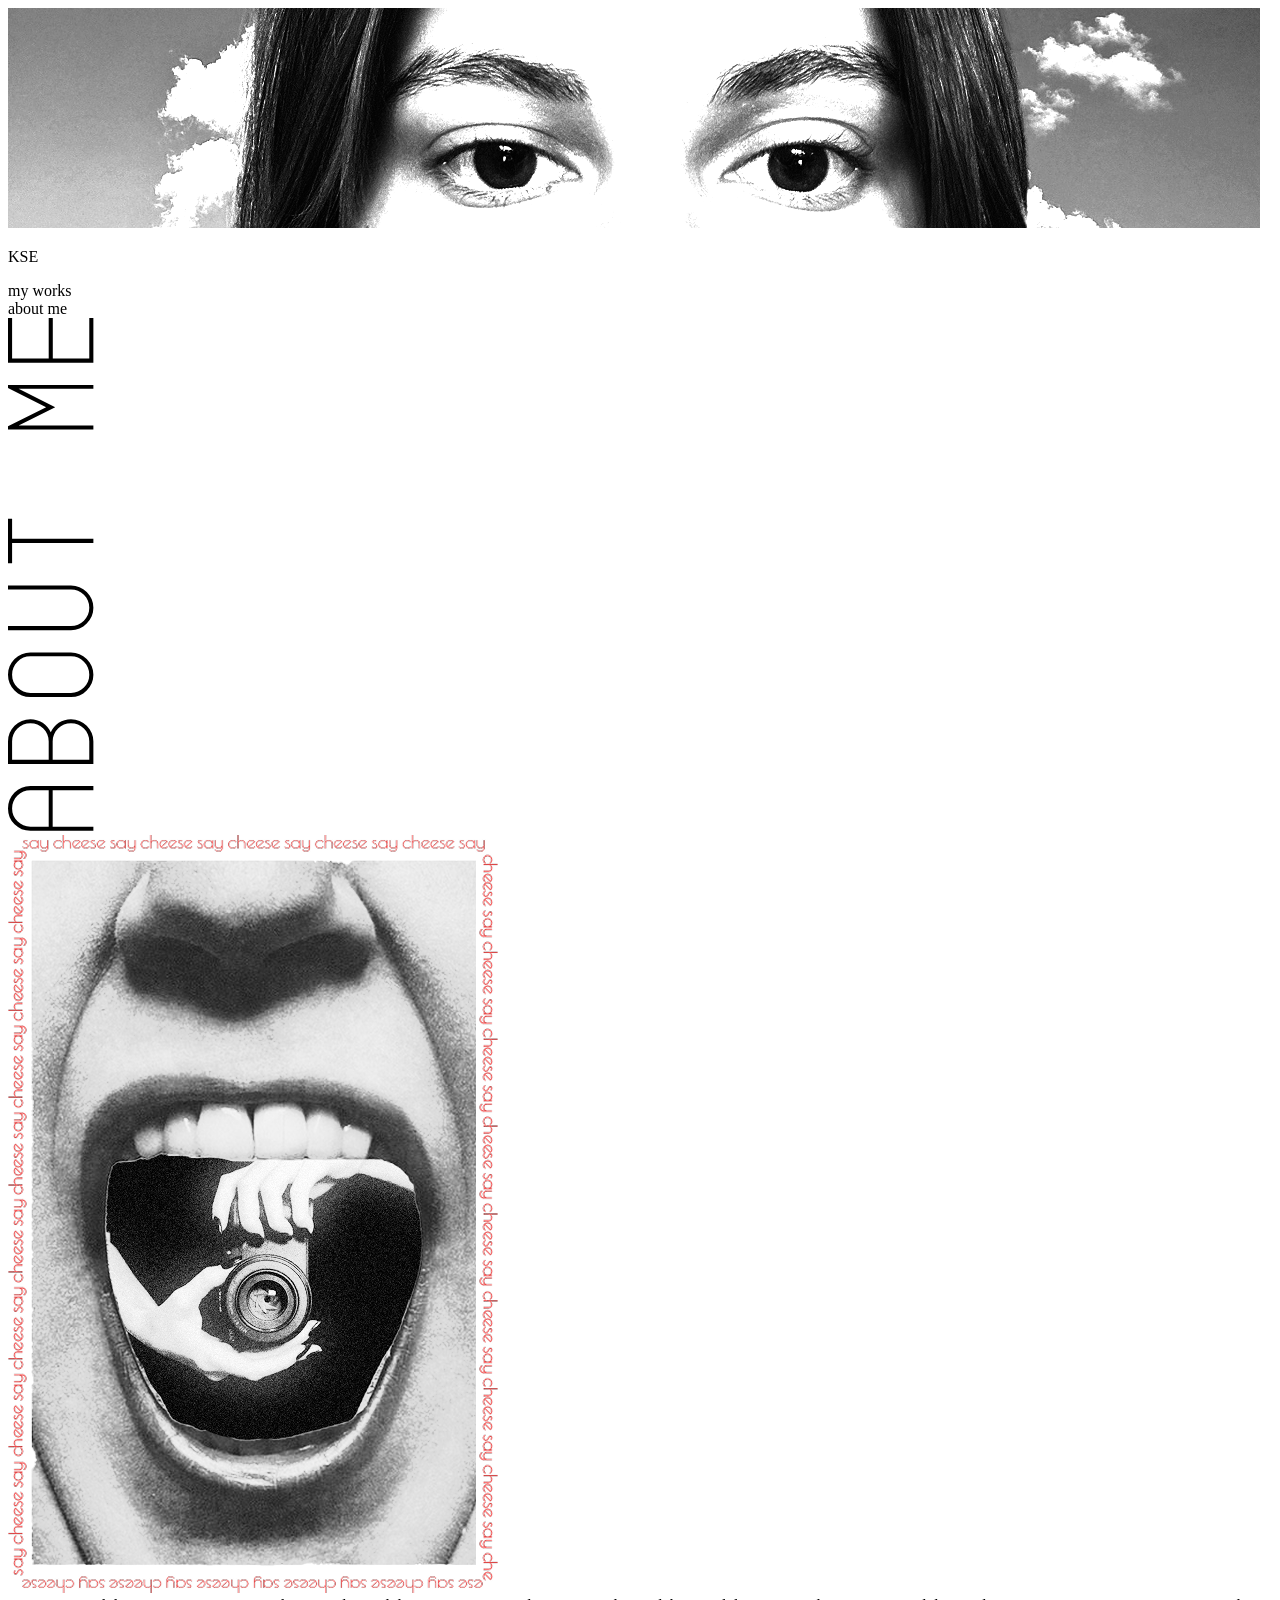
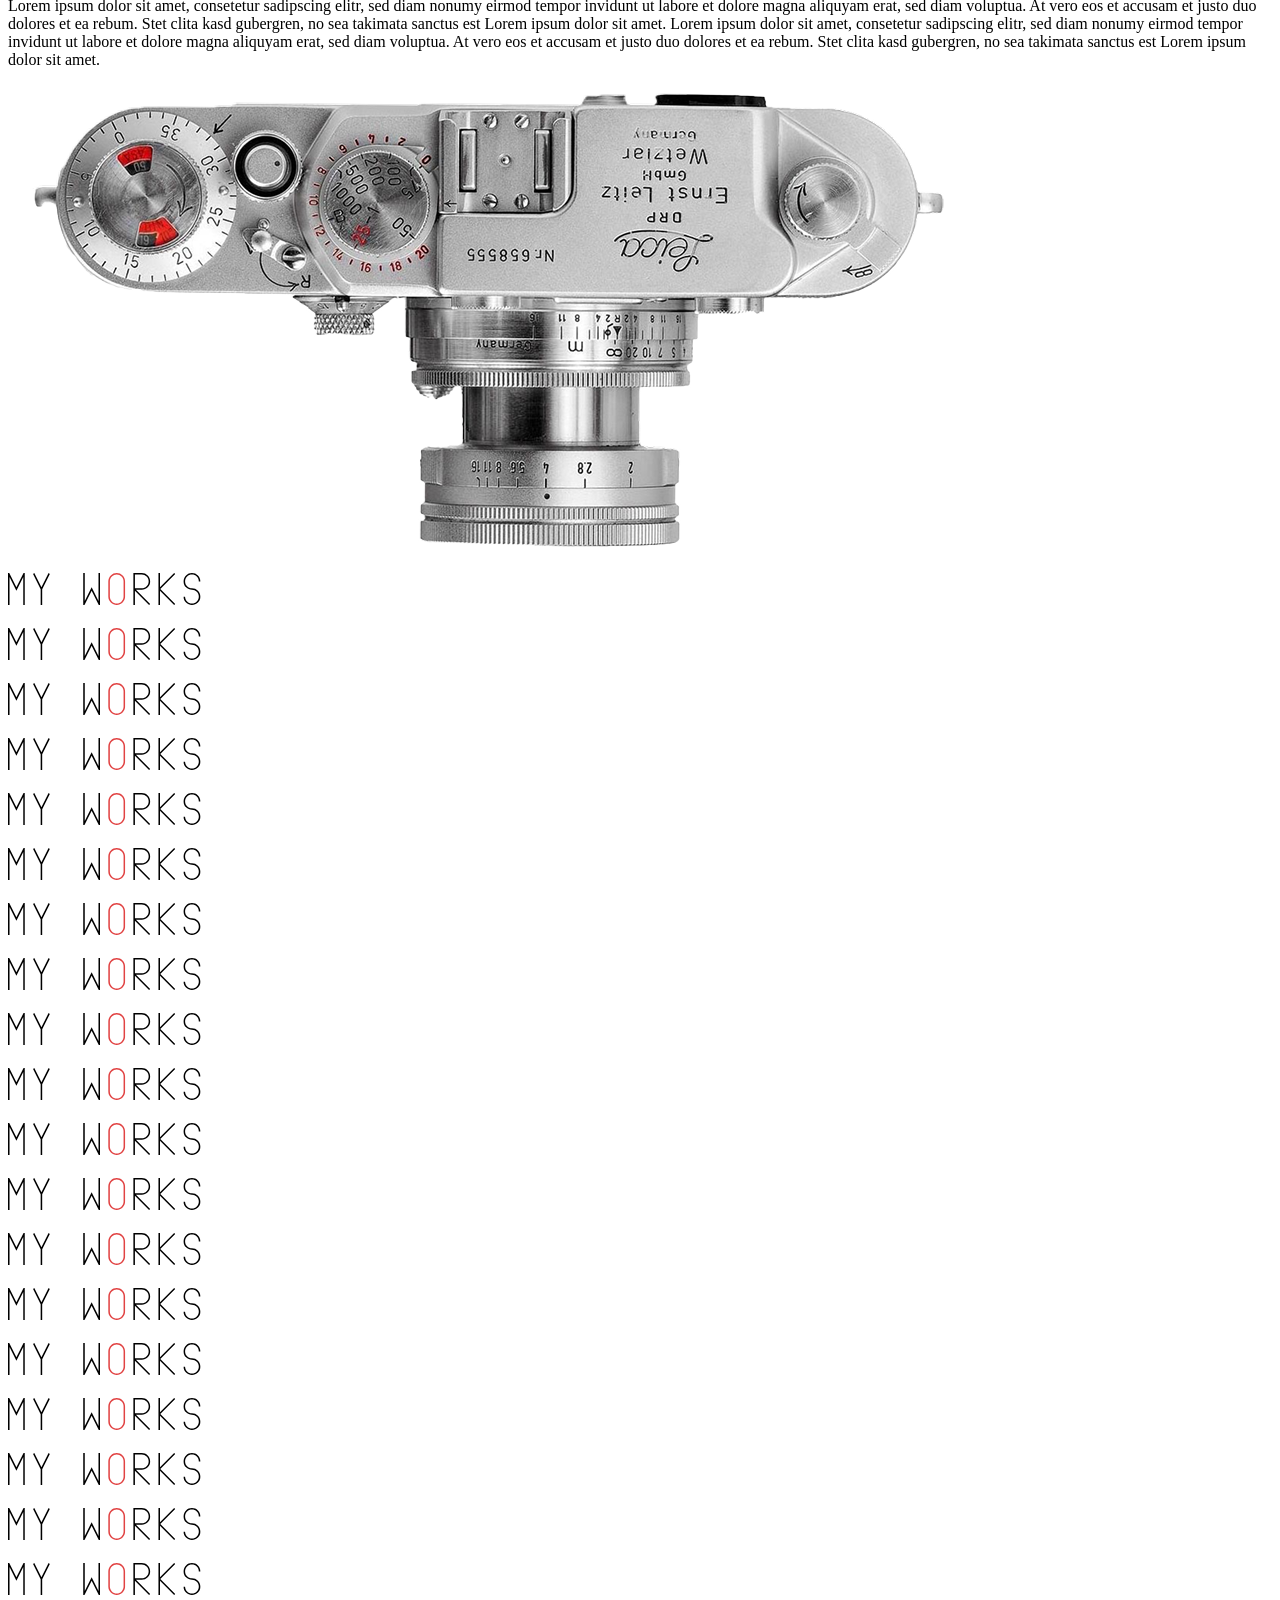
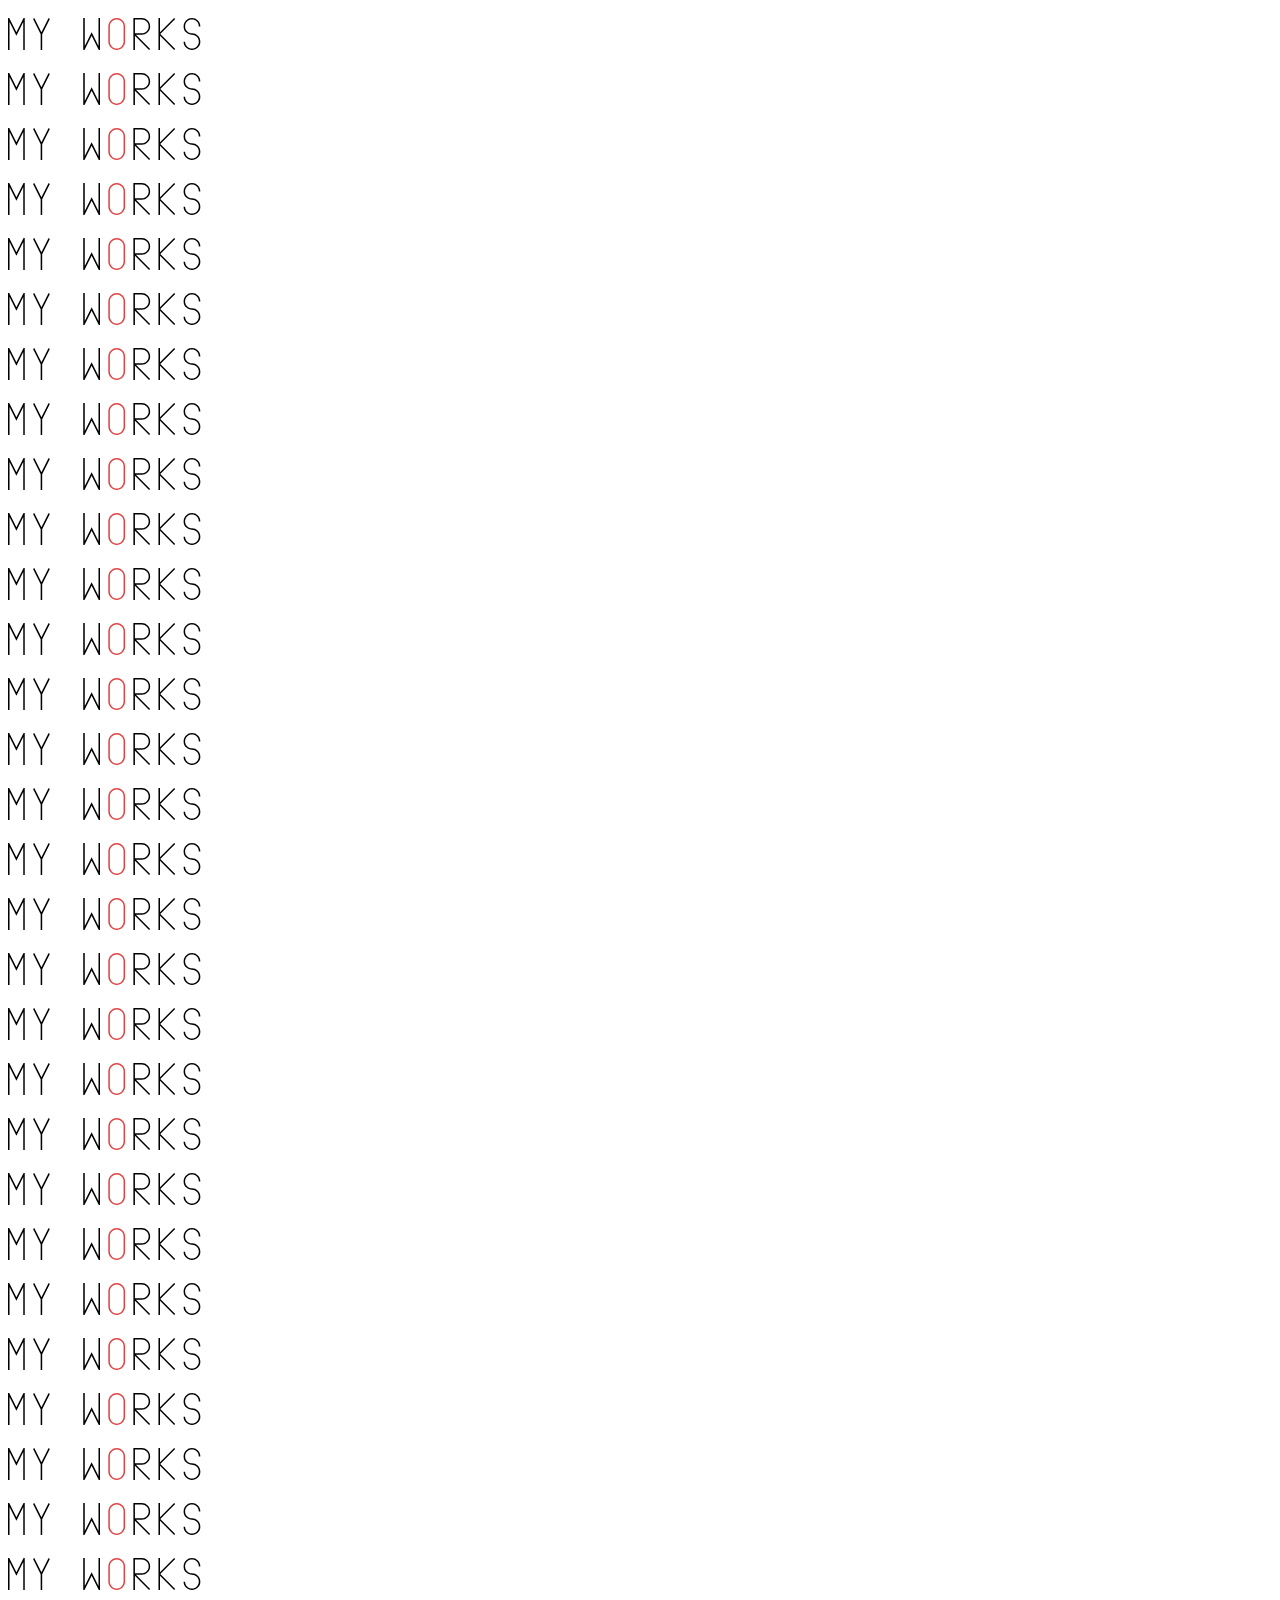
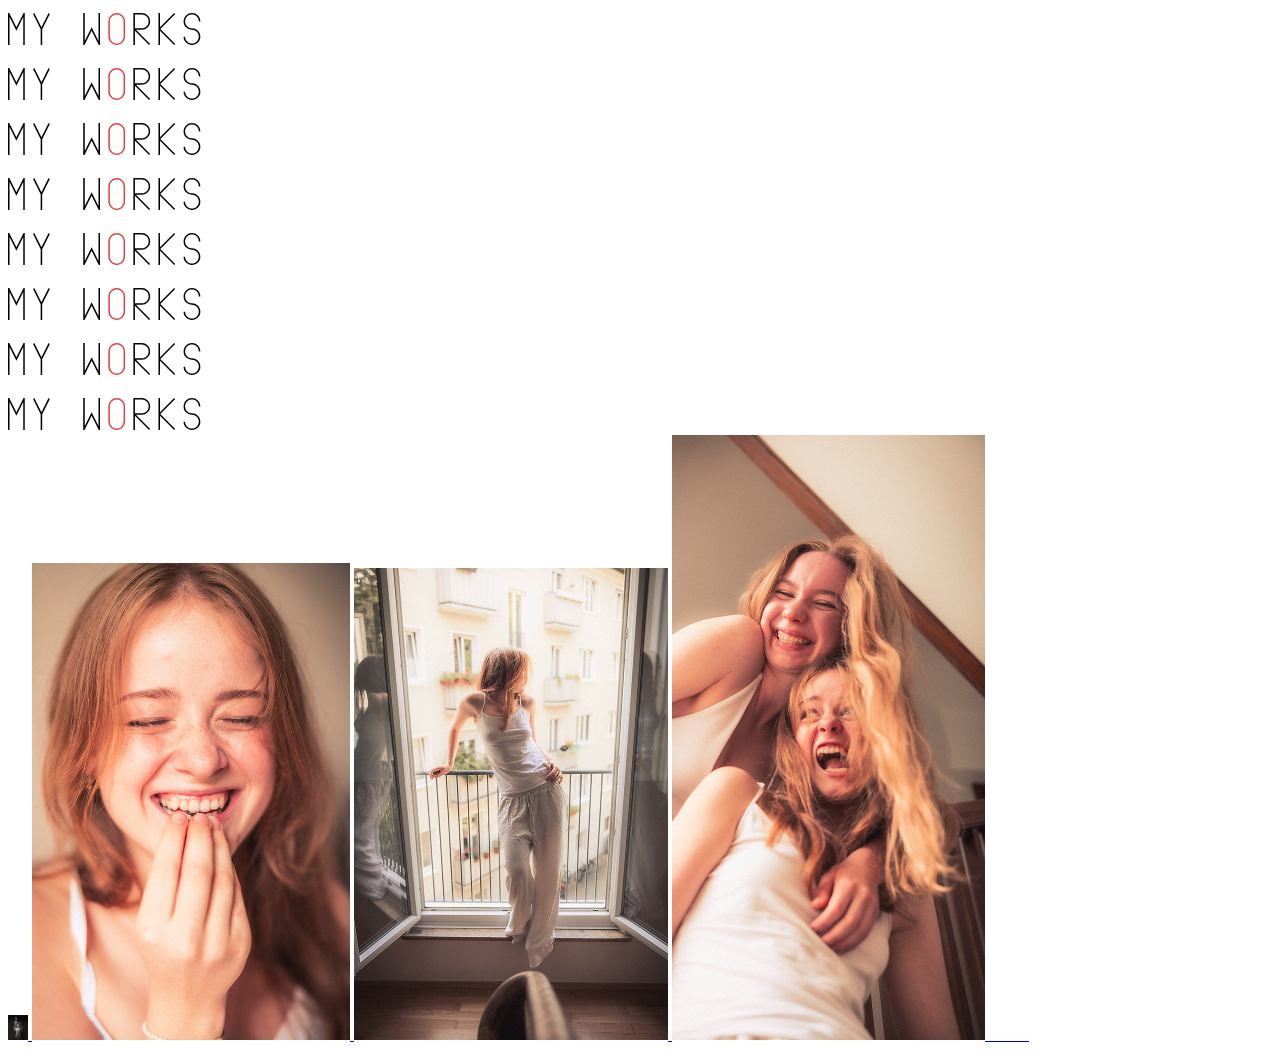
==== index.html @ b079c741 "5" ====
<!DOCTYPE html>
<html lang="en">
<head>
    <meta charset="UTF-8">
    <meta name="viewport" content="width=device-width, initial-scale=1.0">
    <title>Document</title>
    <link rel="stylesheet" href="./style.css">
</head>
<body>
   <div>
    <img src="./images/faceup.png" alt="faceup">
    <p id="logoKSE">KSE</p>
    <div id="upcontacts">
        <div>my works</div>
        <div>about me</div>
    </div>
    <div>
        <div>
            <img src="./svg/about me.svg" alt="aboutme">
        </div>
        <div>
            <img src="./images/aboutme.png" alt="aboutmeme">
        </div>
        <div>Lorem ipsum dolor sit amet, consetetur sadipscing elitr, sed diam nonumy eirmod tempor invidunt ut labore et dolore magna aliquyam erat, sed diam voluptua. At vero eos et accusam et justo duo dolores et ea rebum. Stet clita kasd gubergren, no sea takimata sanctus est Lorem ipsum dolor sit amet. Lorem ipsum dolor sit amet, consetetur sadipscing elitr, sed diam nonumy eirmod tempor invidunt ut labore et dolore magna aliquyam erat, sed diam voluptua. At vero eos et accusam et justo duo dolores et ea rebum. Stet clita kasd gubergren, no sea takimata sanctus est Lorem ipsum dolor sit amet.</textarea></div>
        <div>
            <img src="./images/photoap.png" alt="photoap">
        </div>
    </div>
    <div>
        <img src="./svg/muworks.svg" alt="myworks">
        <a href="https://www.instagram.com/kseniatro/" class="myworkspics">
            <div class="myworkspics">
                <img id="fabrika" src="./images/fabrika.jpg" alt="fabrika">
                <img id="mariiulibaetsa" src="./images/mariiulibaetsa.jpg" alt="mariiulibaetsa">
                <img id="mariibalcon" src="./images/mariibalcon.jpg" alt="mariibalcon">
                <img id="nastimarii" src="./images/nastimarii.jpg" alt="nastimarii">
                <img id="" src="" alt="">
                <img id="" src="" alt="">
                <img id="" src="" alt="">
                <img id="" src="" alt="">
                <img id="" src="" alt="">
                <img id="" src="" alt="">
                <img id="" src="" alt="">
                <img id="" src="" alt="">
                <img id="" src="" alt="">
                <img id="" src="" alt="">
                <img id="" src="" alt="">
            </div>
        </a>

        
    </div>


   </div> 
</body>
</html>
---- style.css ----
/*.button{  #with . вызывается класс-->
    width: 10vw;
}

p{
    color:aqua;
    font-size: 5vw;
    background-color: rgb(229, 68, 68);
    position: relative;
  font-family: myfont;

}
#kitty{

width: 10vw;
opacity: 50%;
border: 2px solid rgb(164, 89, 89);

}

#container{
    display: flex;
    justify-content: right;
}

@font-face {
    font-family: myfont;
    src: url(./fonts/AWOMA.ttf);
}*/

#fabrika{
    width: 20px;
}
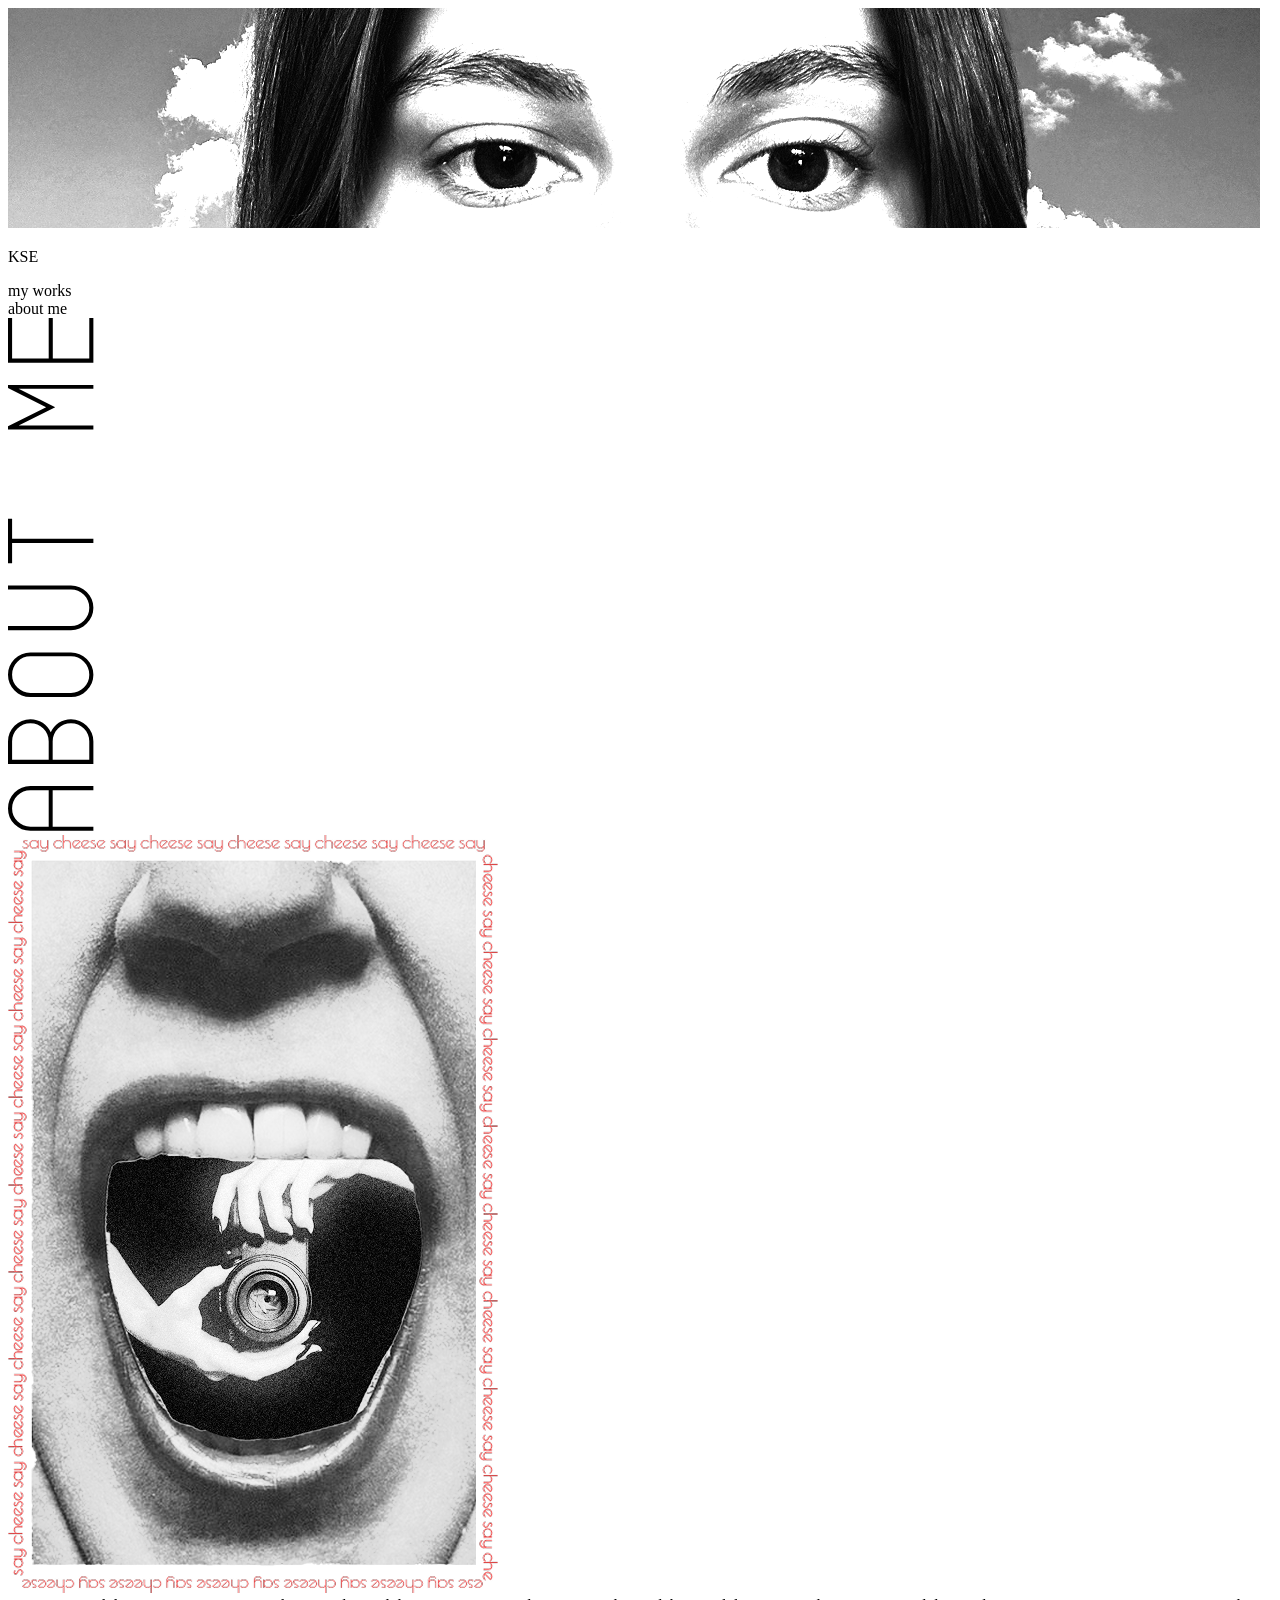
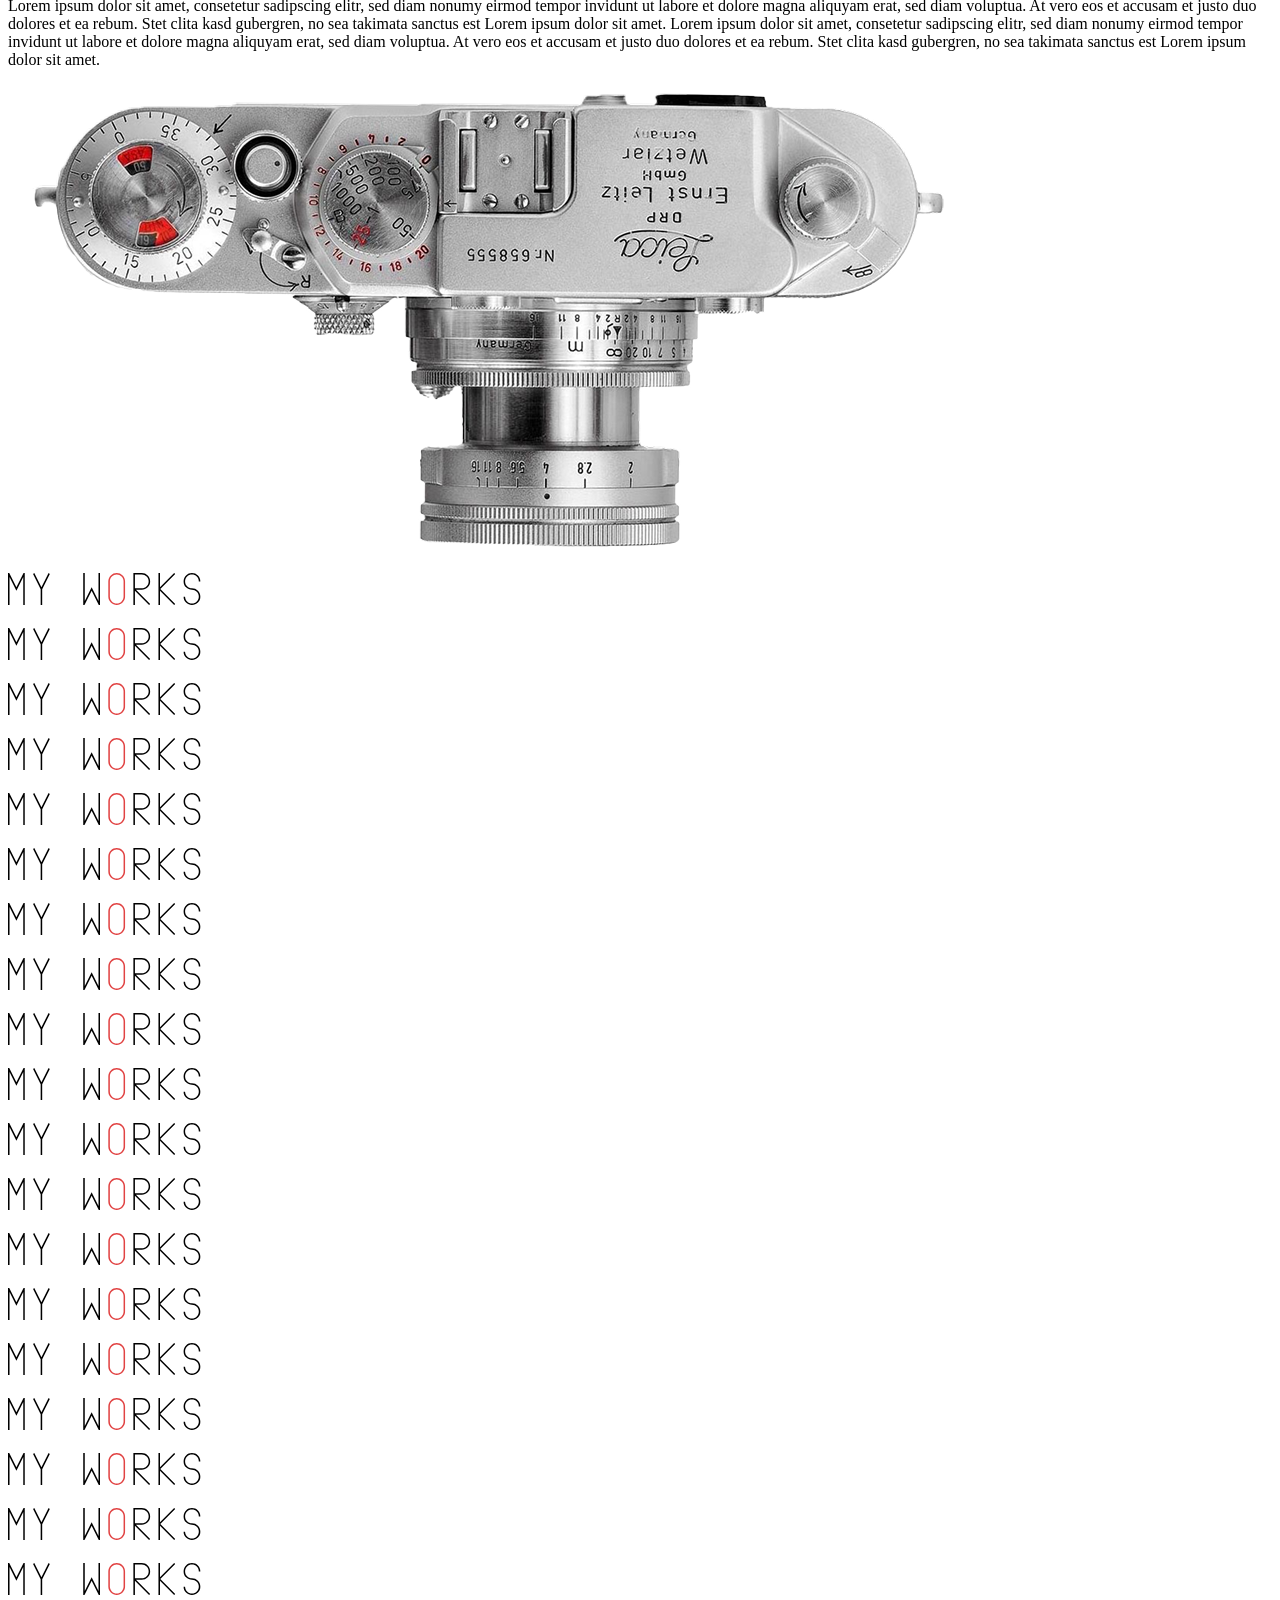
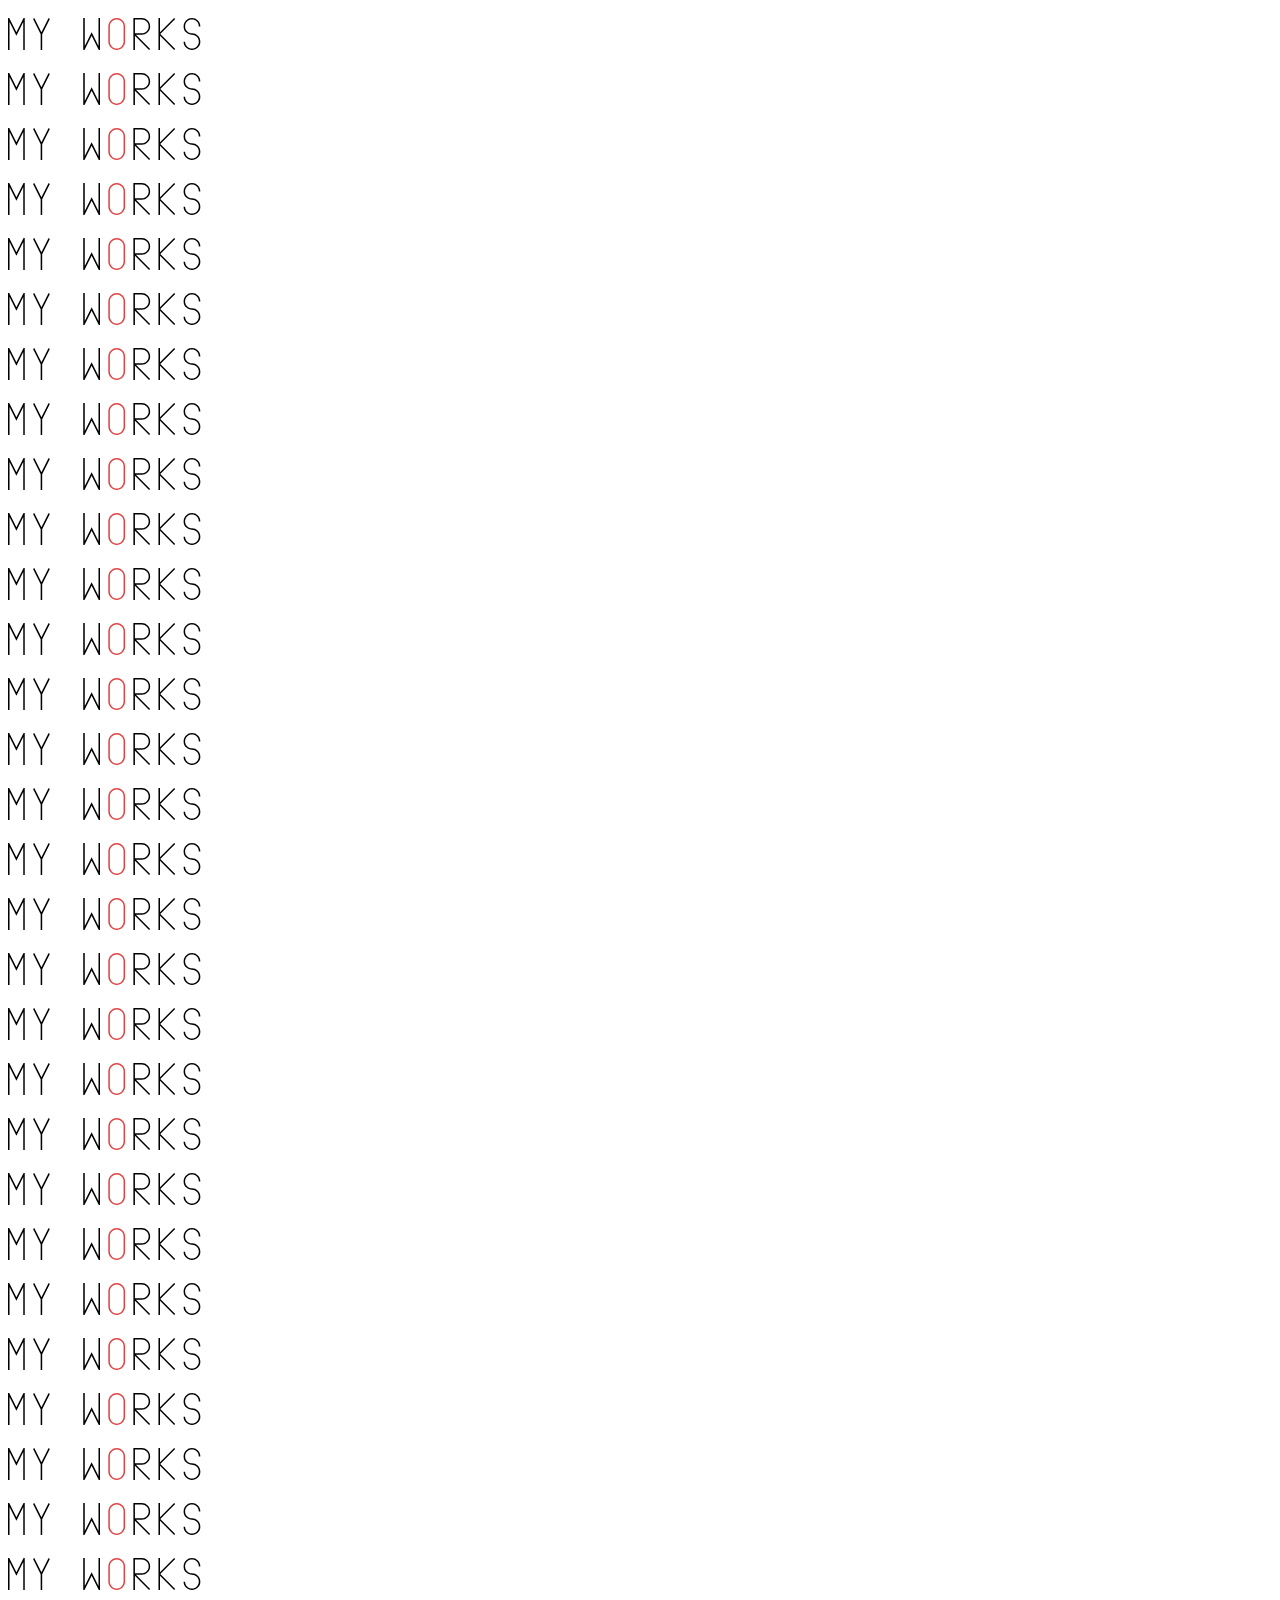
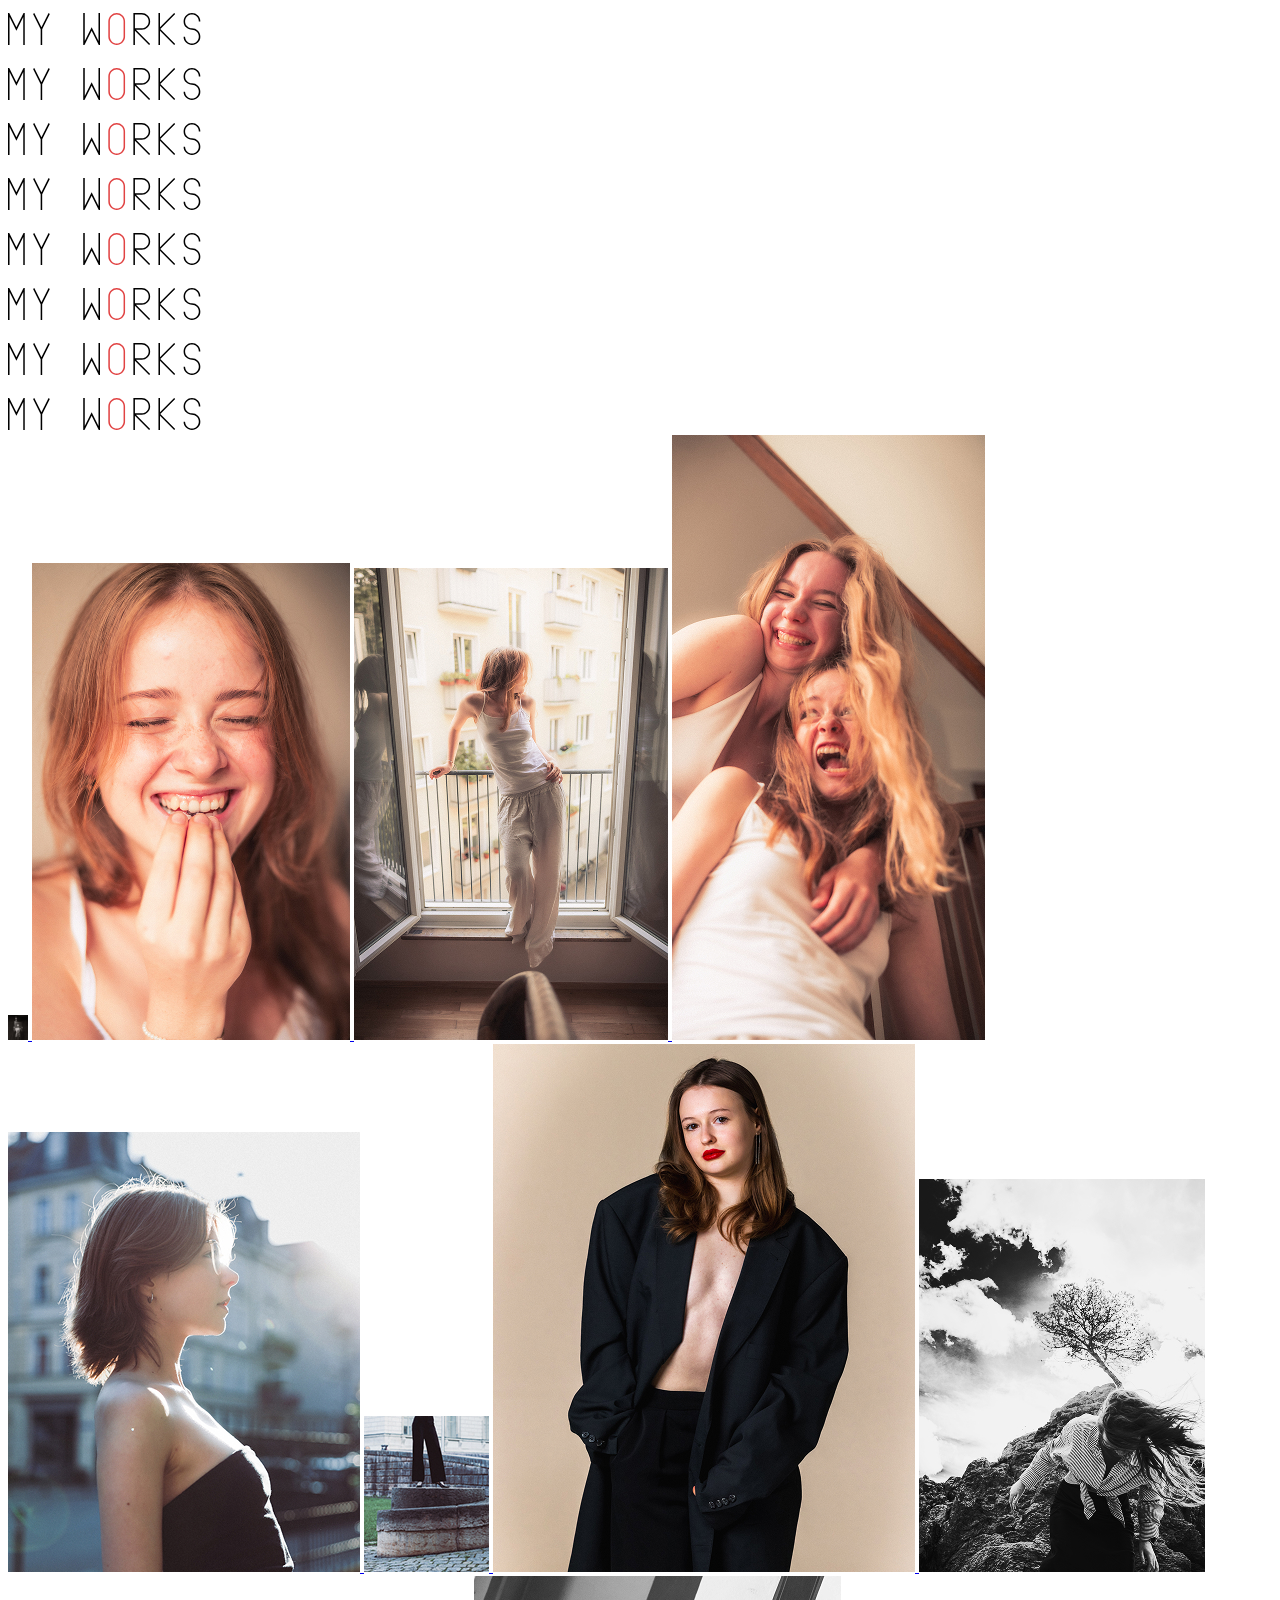
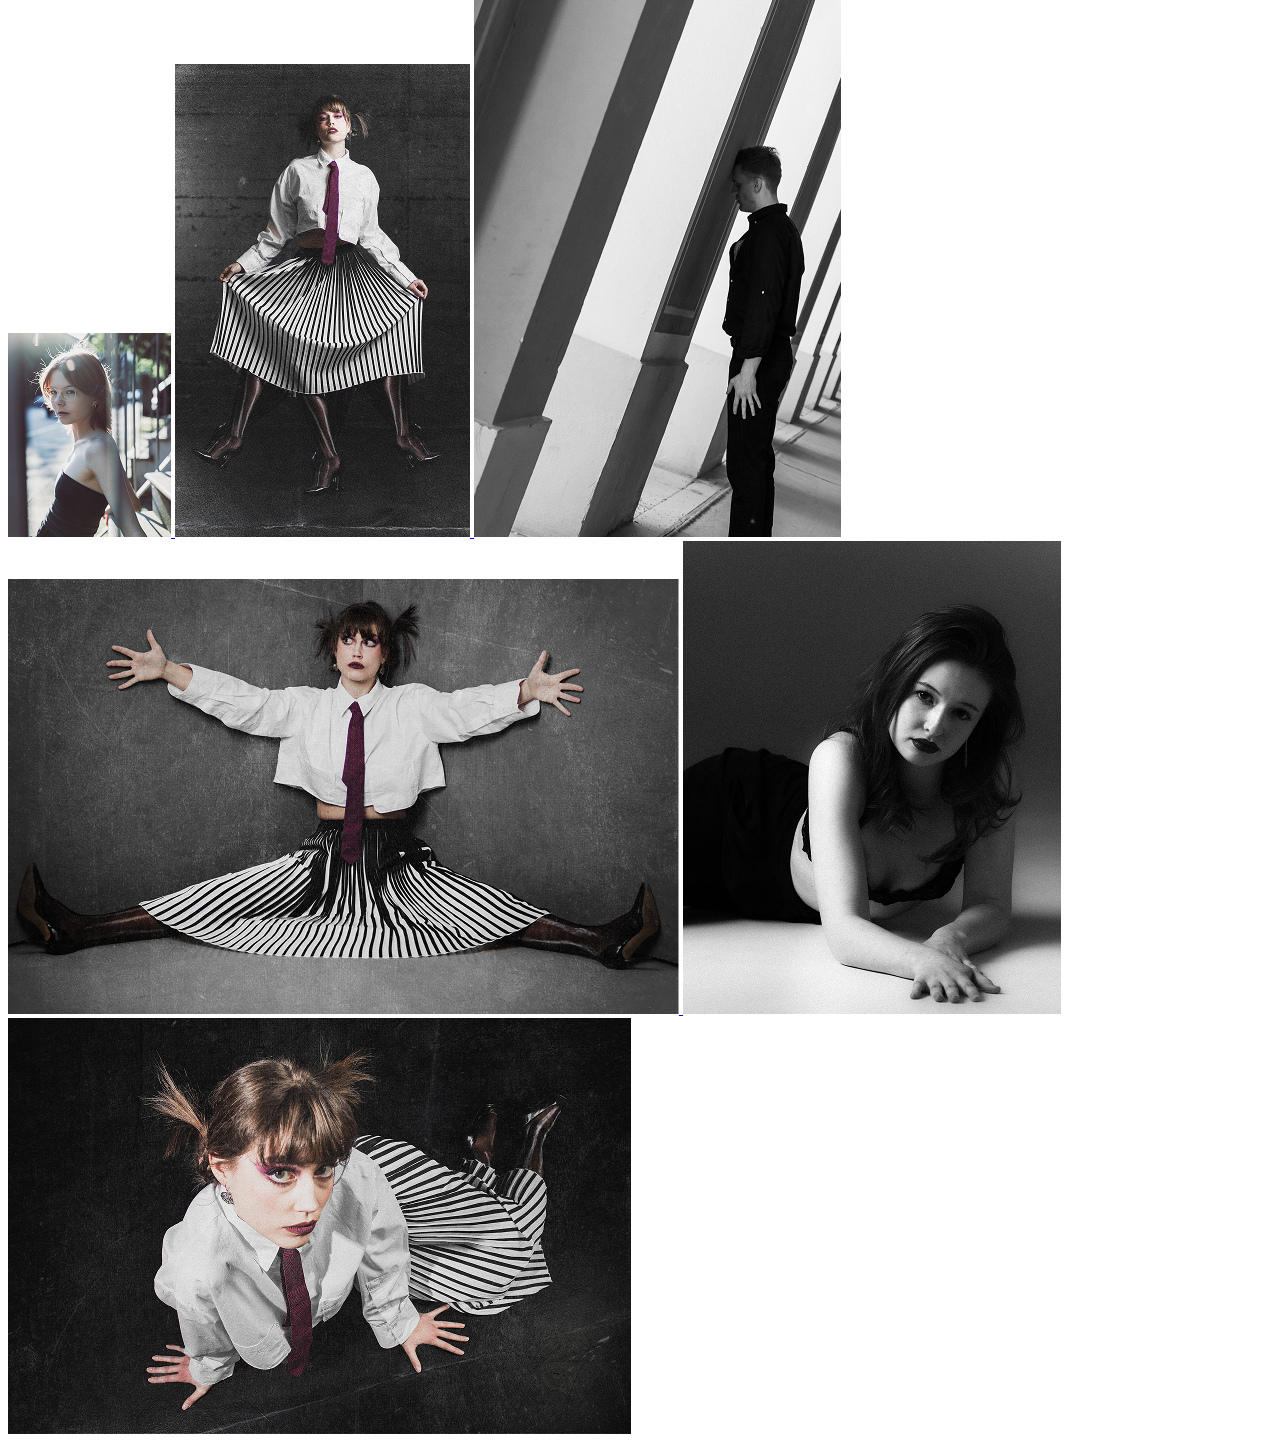
==== commit 9fc4dc78: "6" ====
--- a/index.html
+++ b/index.html
@@ -36,17 +36,16 @@
                 <img id="mariiulibaetsa" src="./images/mariiulibaetsa.jpg" alt="mariiulibaetsa">
                 <img id="mariibalcon" src="./images/mariibalcon.jpg" alt="mariibalcon">
                 <img id="nastimarii" src="./images/nastimarii.jpg" alt="nastimarii">
-                <img id="" src="" alt="">
-                <img id="" src="" alt="">
-                <img id="" src="" alt="">
-                <img id="" src="" alt="">
-                <img id="" src="" alt="">
-                <img id="" src="" alt="">
-                <img id="" src="" alt="">
-                <img id="" src="" alt="">
-                <img id="" src="" alt="">
-                <img id="" src="" alt="">
-                <img id="" src="" alt="">
+                <img id="sia1" src="./images/sia1.jpg" alt="sia1">
+                <img id="sialeg" src="./images/sialeg.jpg" alt="sialeg">
+                <img id="nasex" src="./images/nasex.jpg" alt="nasex">
+                <img id="wood" src="./images/wood.jpg" alt="wood">
+                <img id="siasun" src="./images/siasun.jpg" alt="siasun">
+                <img id="leggis" src="./images/leggis.jpg" alt="leggis">
+                <img id="franz" src="./images/franz.jpg" alt="franz">
+                <img id="dool" src="./images/dool.jpg" alt="dool">
+                <img id="sex" src="./images/sex.jpg" alt="sex">
+                <img id="dool2" src="./images/dool2.jpg" alt="dool2">
             </div>
         </a>
 
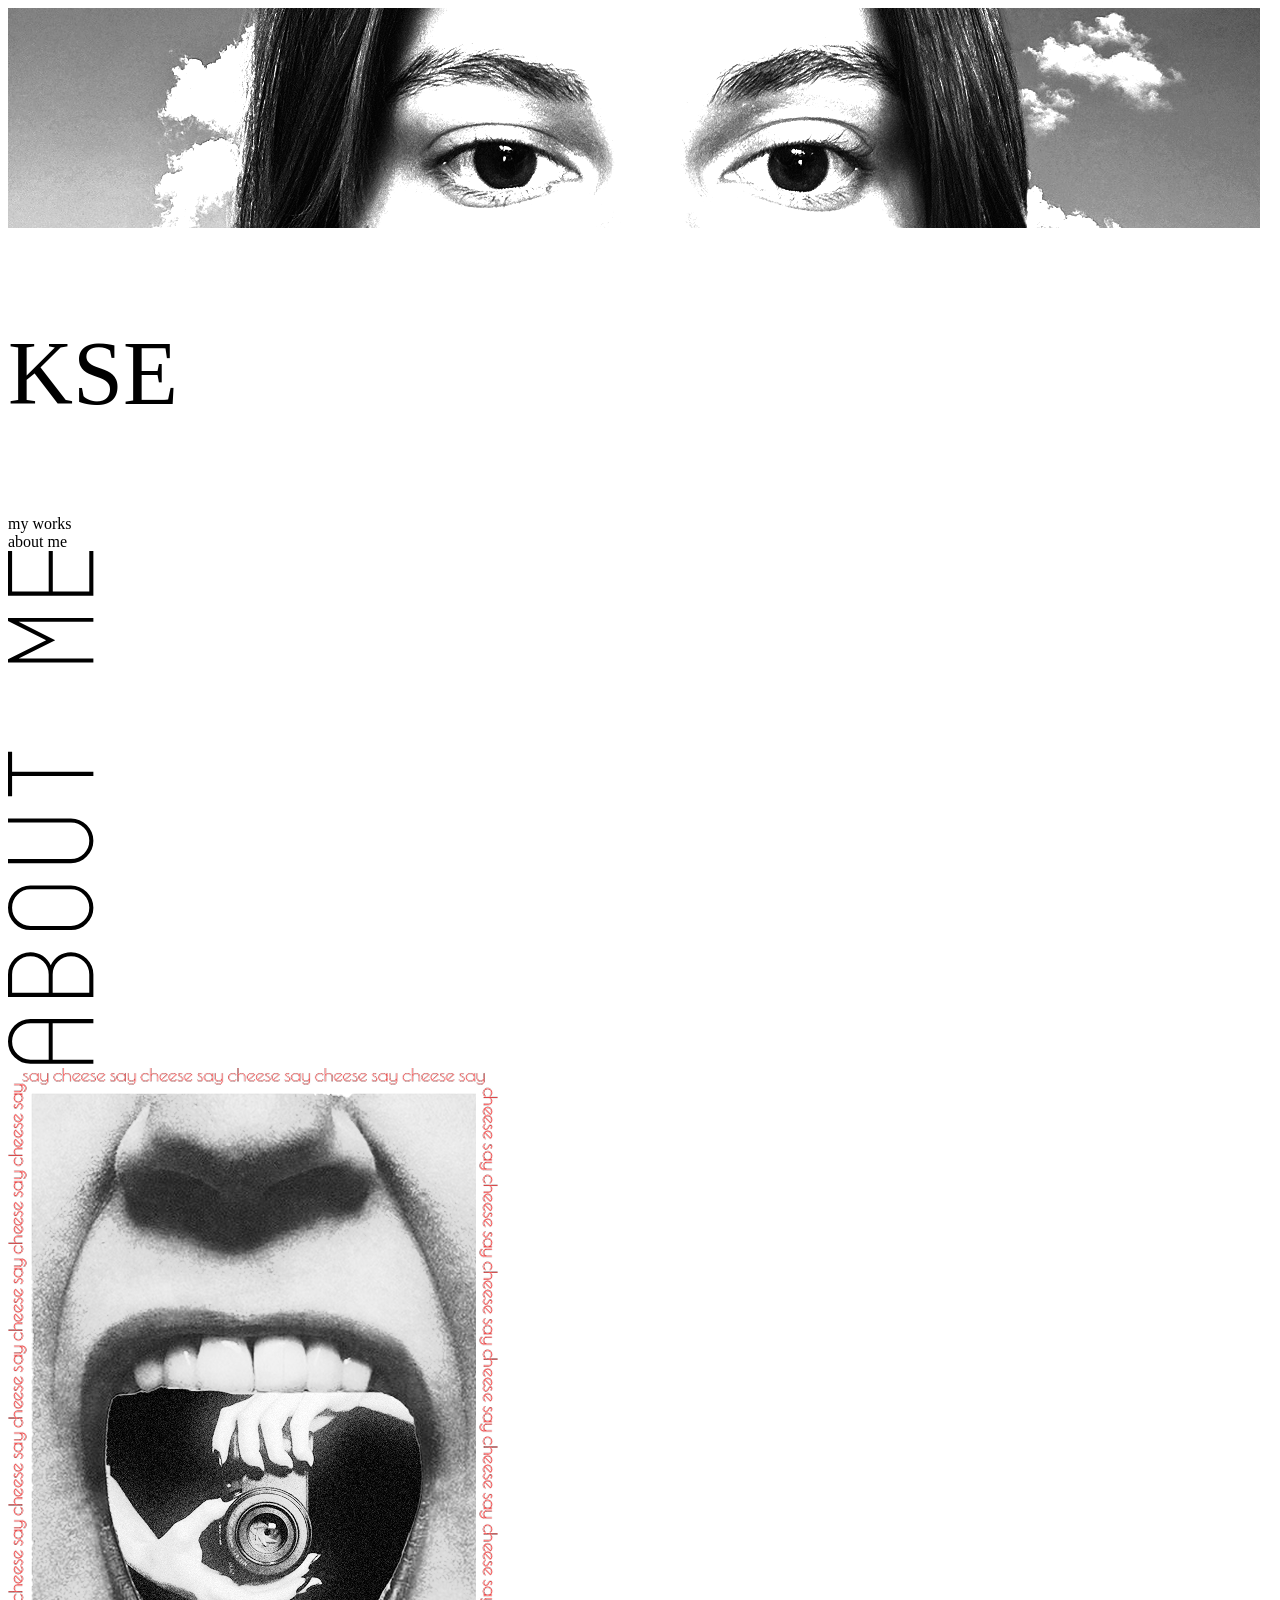
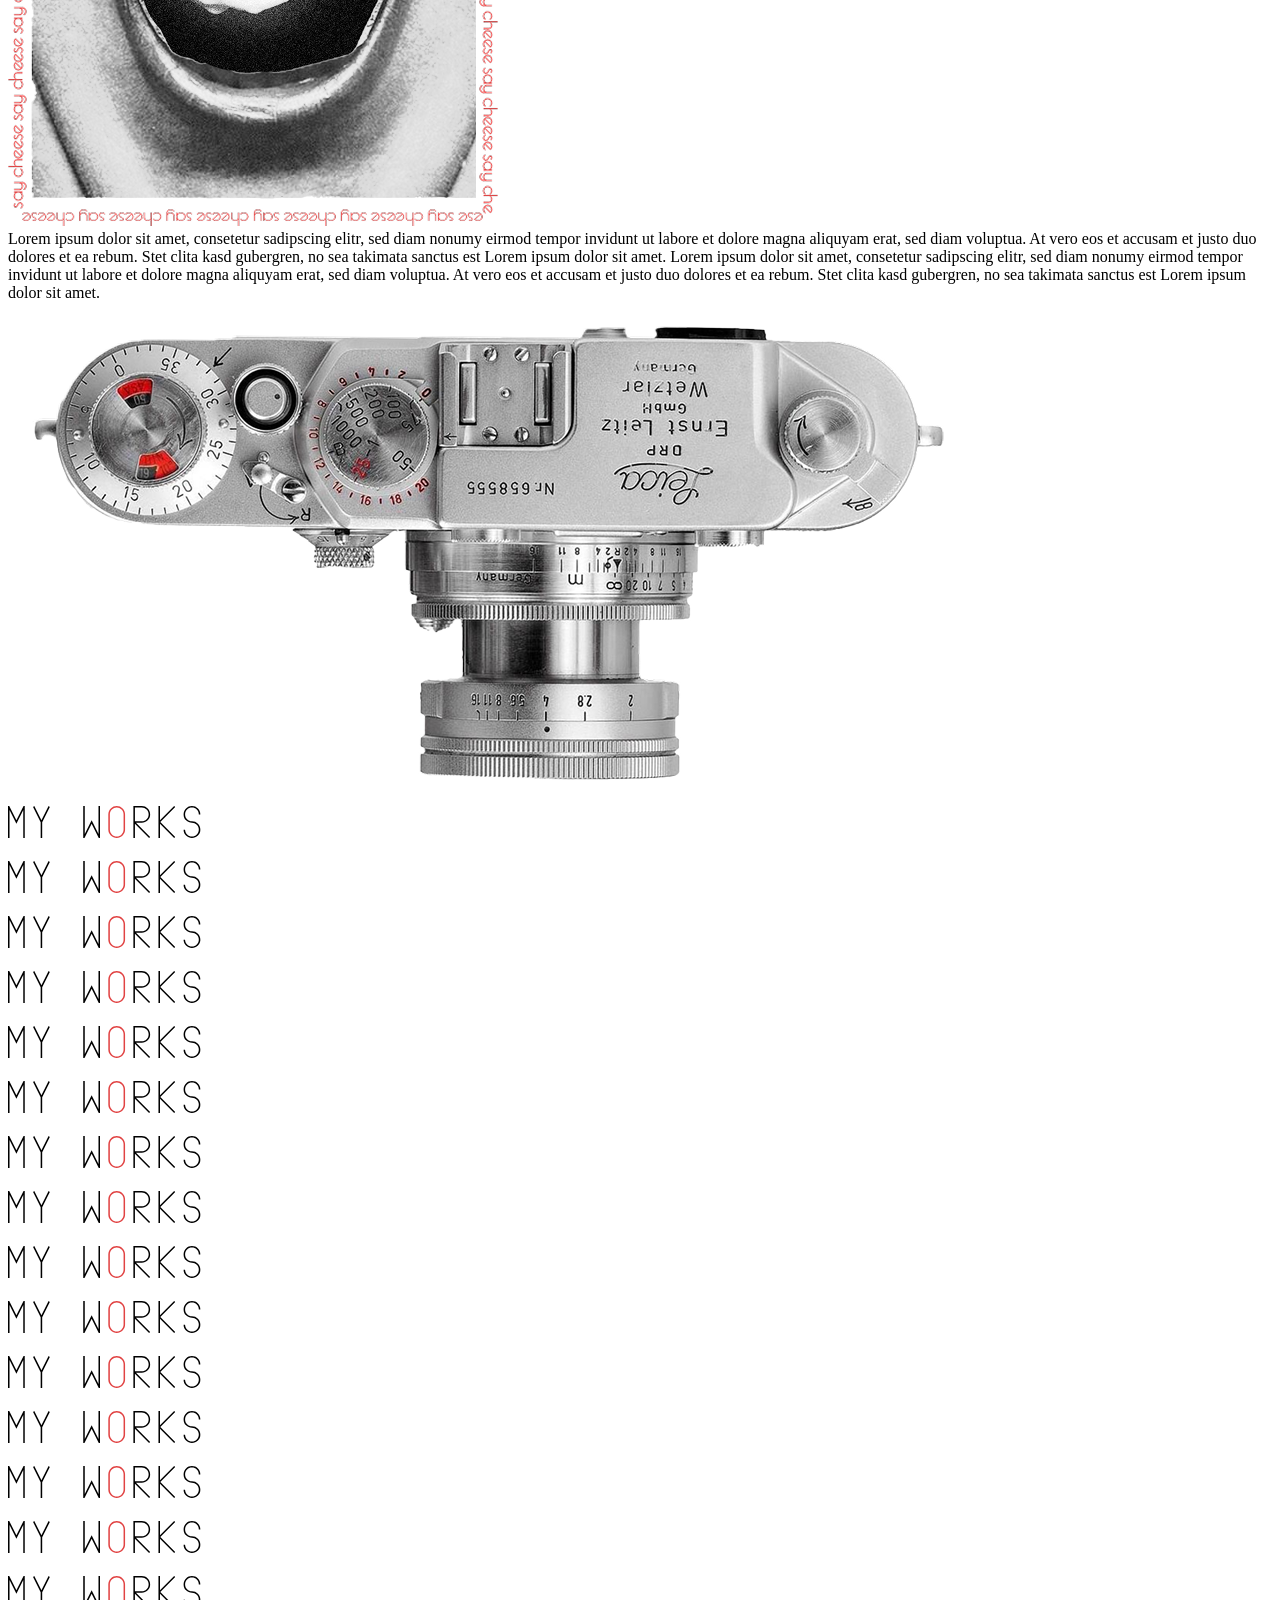
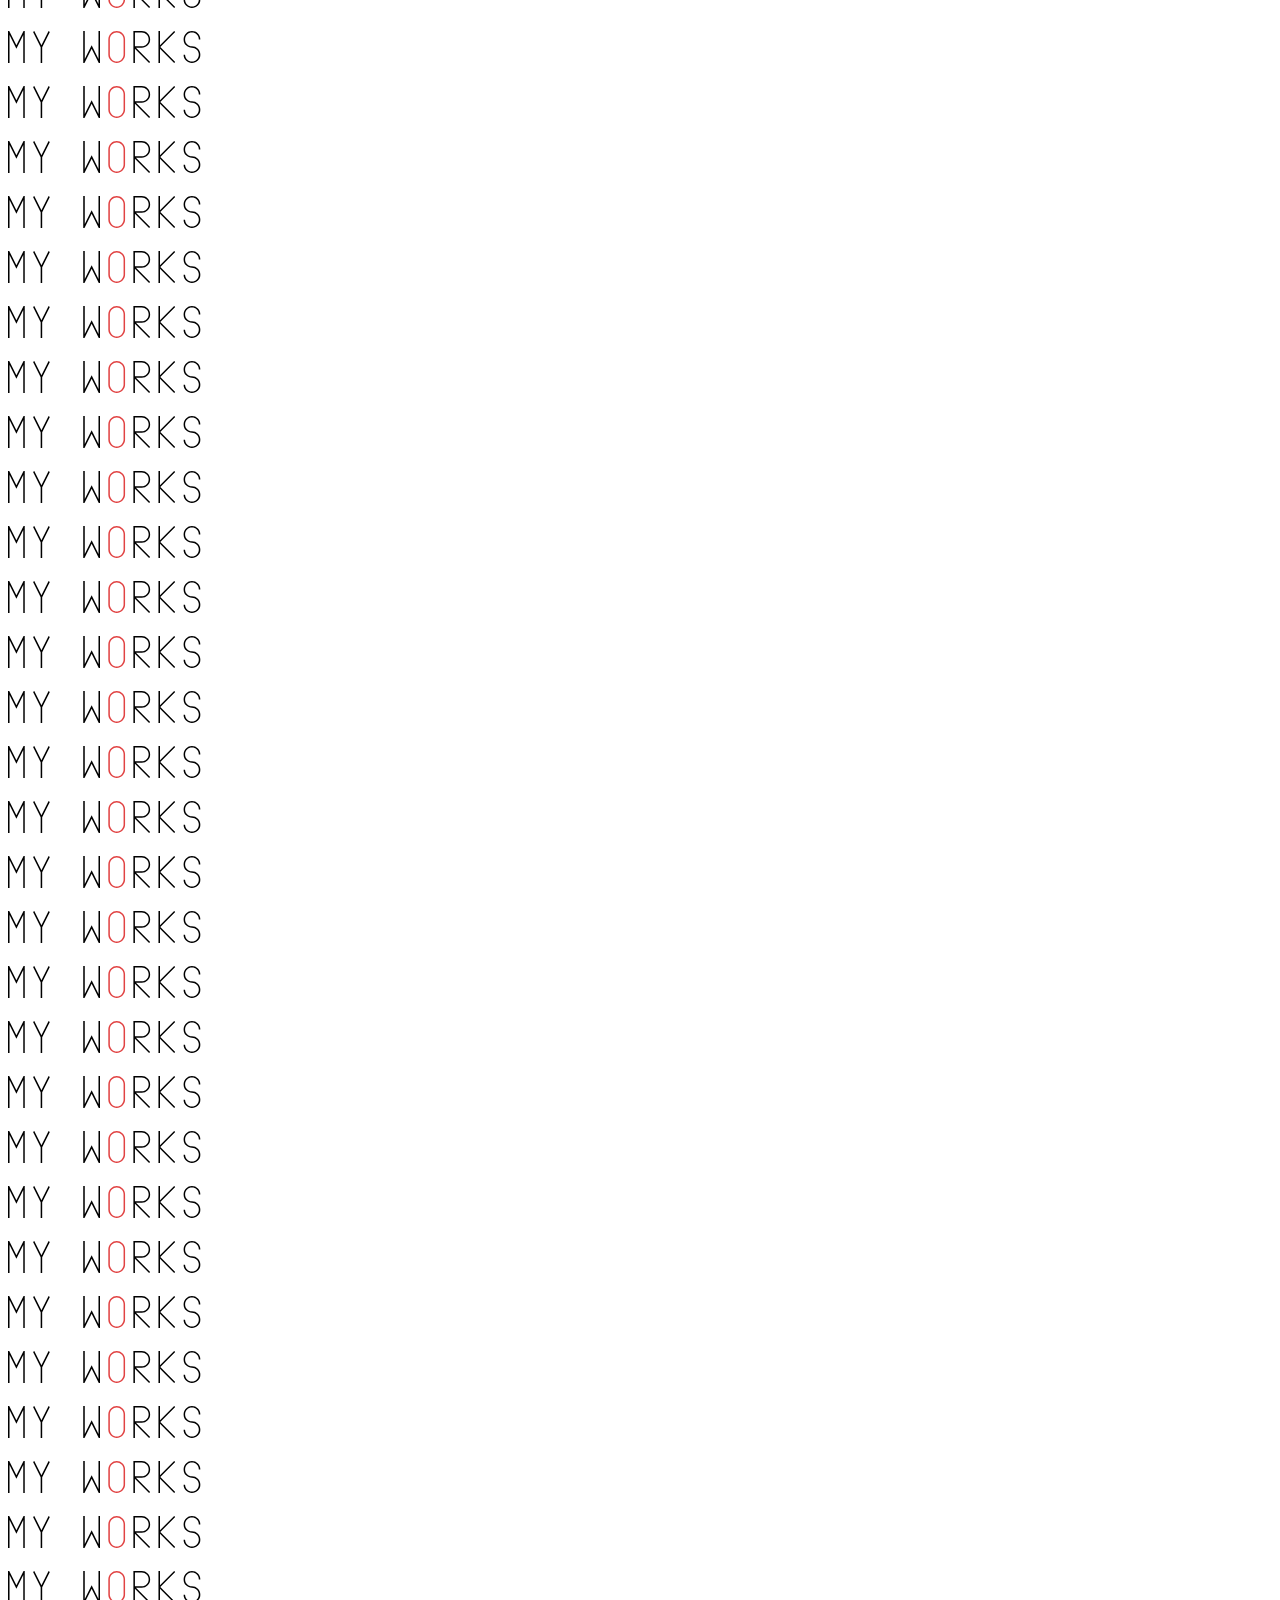
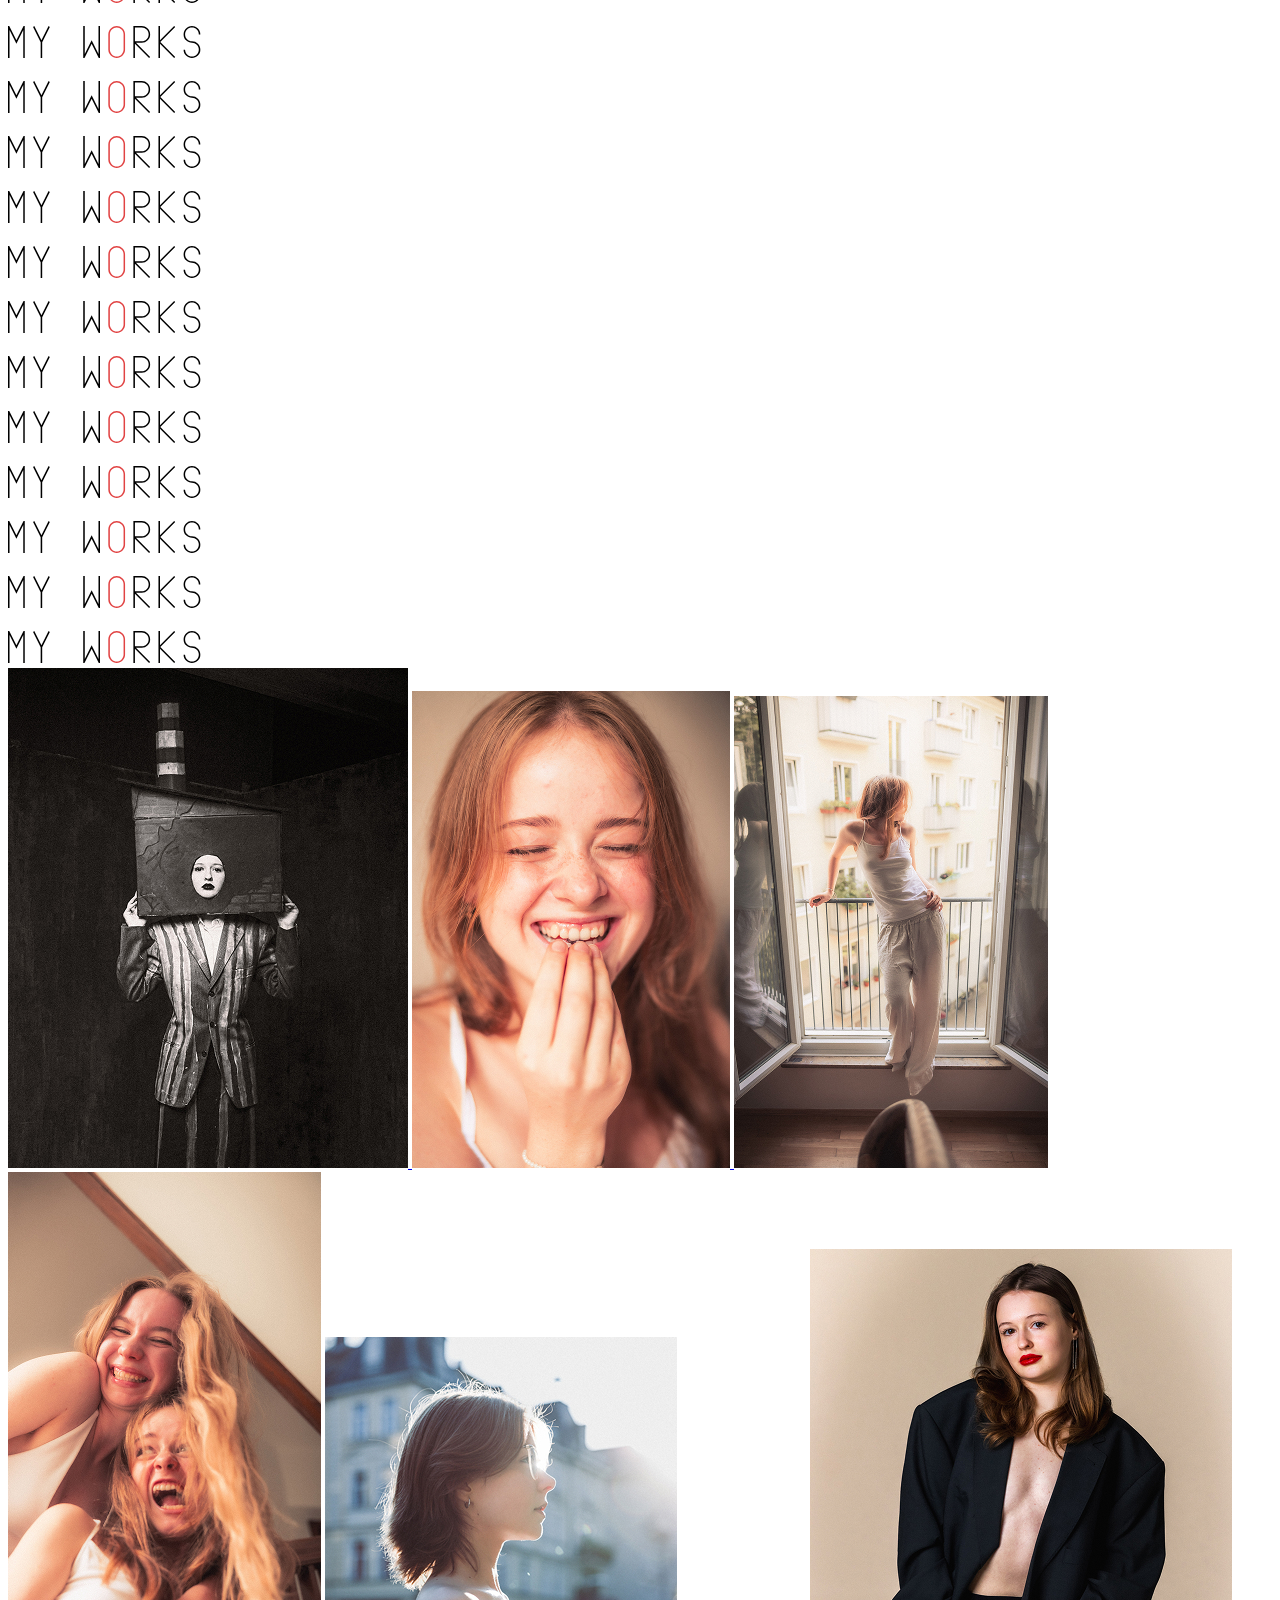
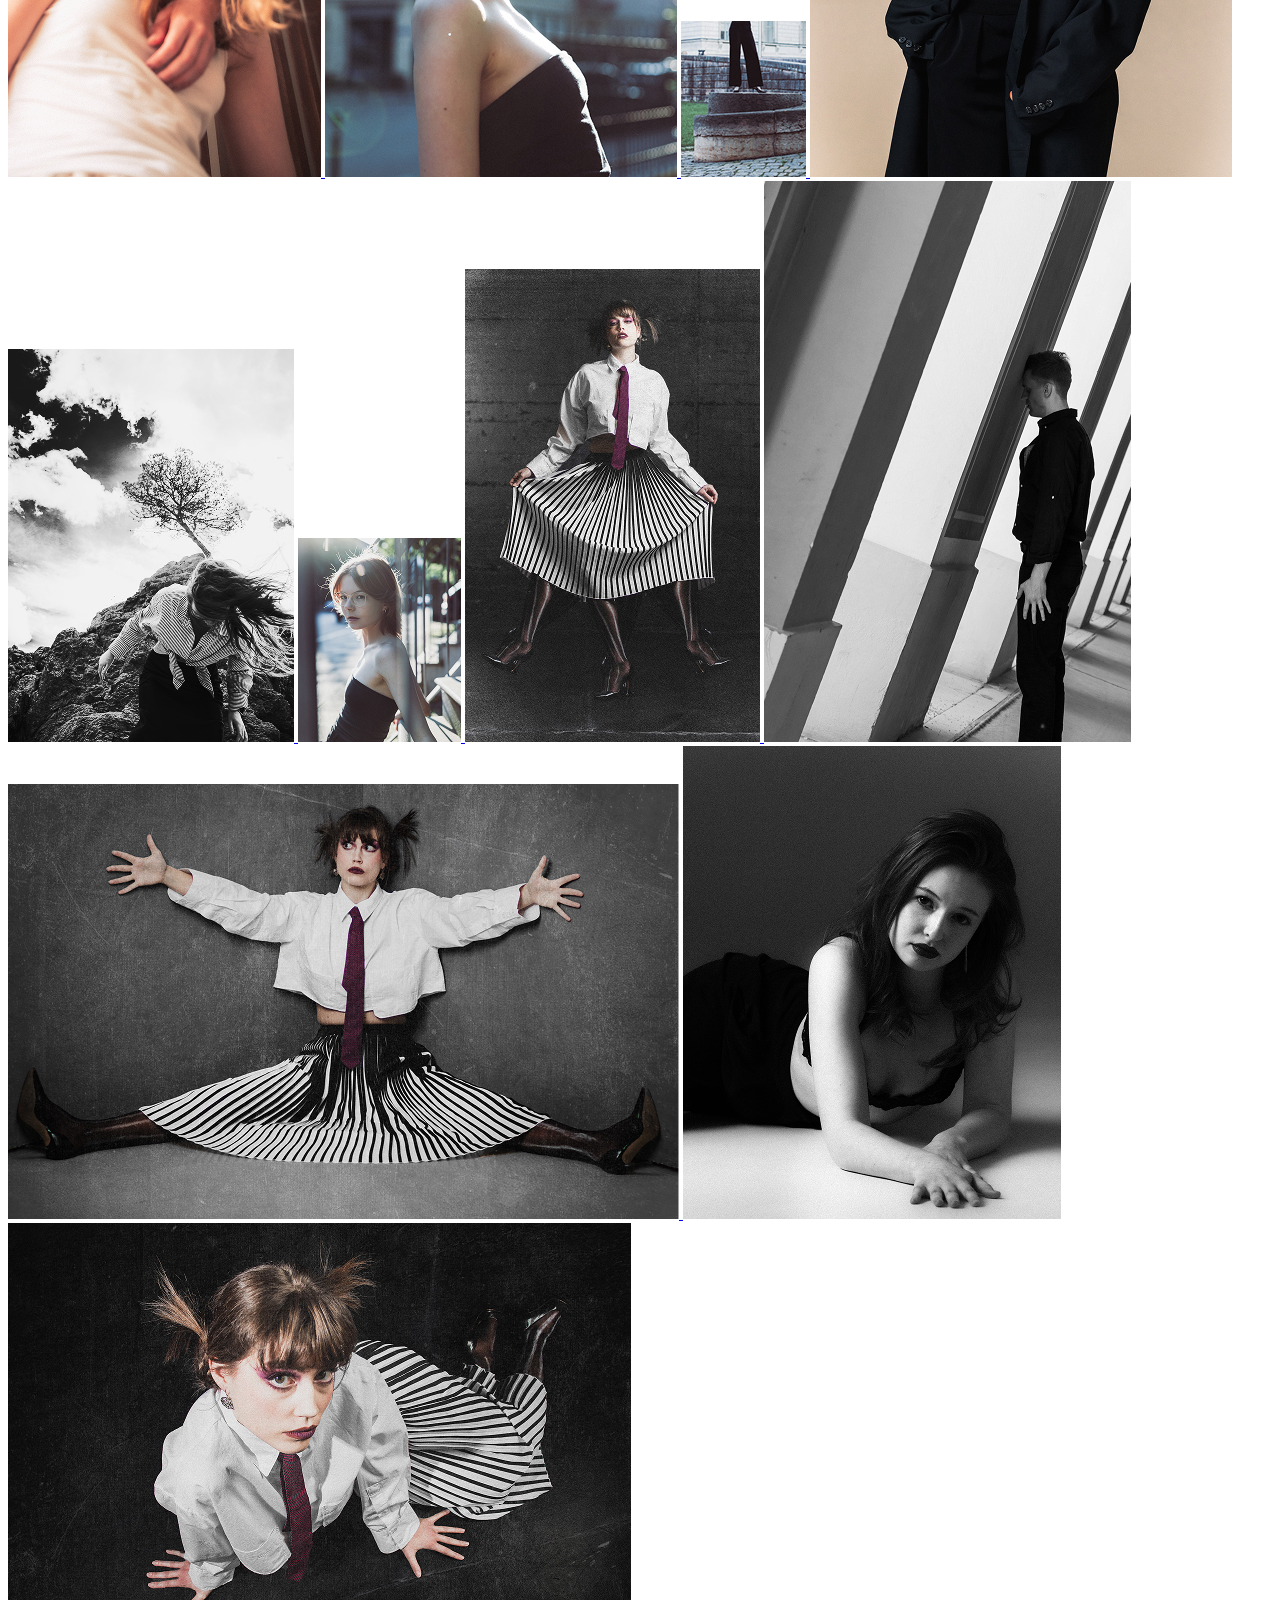
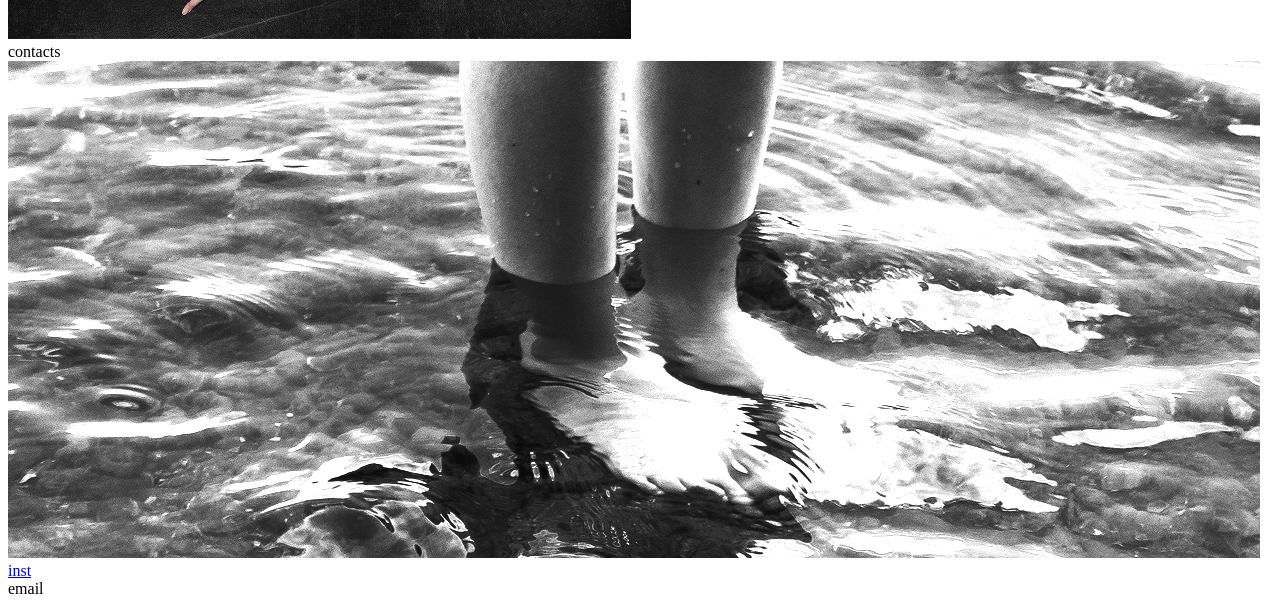
==== commit c7e8ee3e: "7" ====
--- a/index.html
+++ b/index.html
@@ -51,6 +51,14 @@
 
         
     </div>
+    <div>
+        <div>contacts</div>
+        <img src="./images/downlegs.jpg" alt="downlegs">
+        <a href="https://www.instagram.com/kseniatro/">
+            <div>inst</div>
+        </a>
+        <div>email</div>
+    </div>
 
 
    </div> 
--- a/style.css
+++ b/style.css
@@ -28,6 +28,13 @@
     src: url(./fonts/AWOMA.ttf);
 }*/
 
-#fabrika{
-    width: 20px;
+#logoKSE{
+    font-family: Cambria, Cochin, Georgia, Times, 'Times New Roman', serif;
+    font-size: 10vh;
+    transition:  background-color 2s ;
+}
+
+#logoKSE:hover {
+    background-color: blue;
+    opacity: 10;
 }
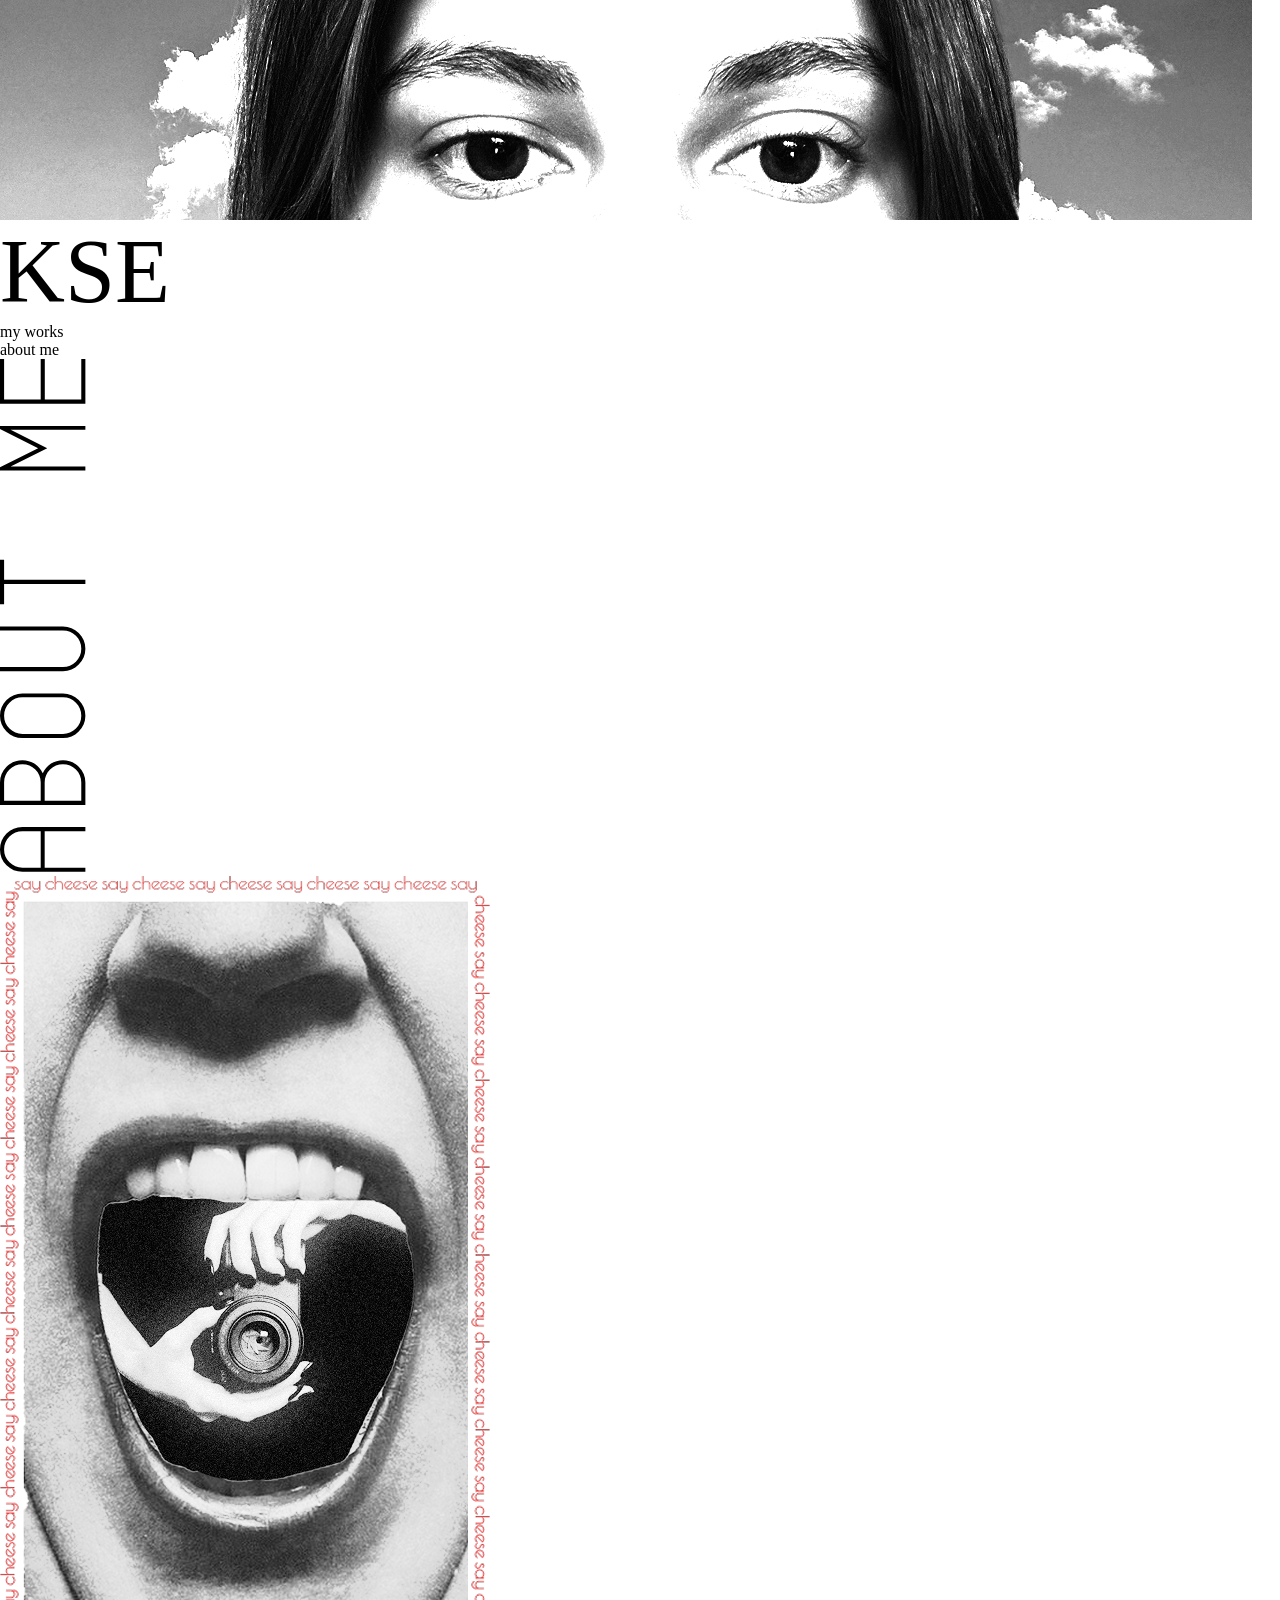
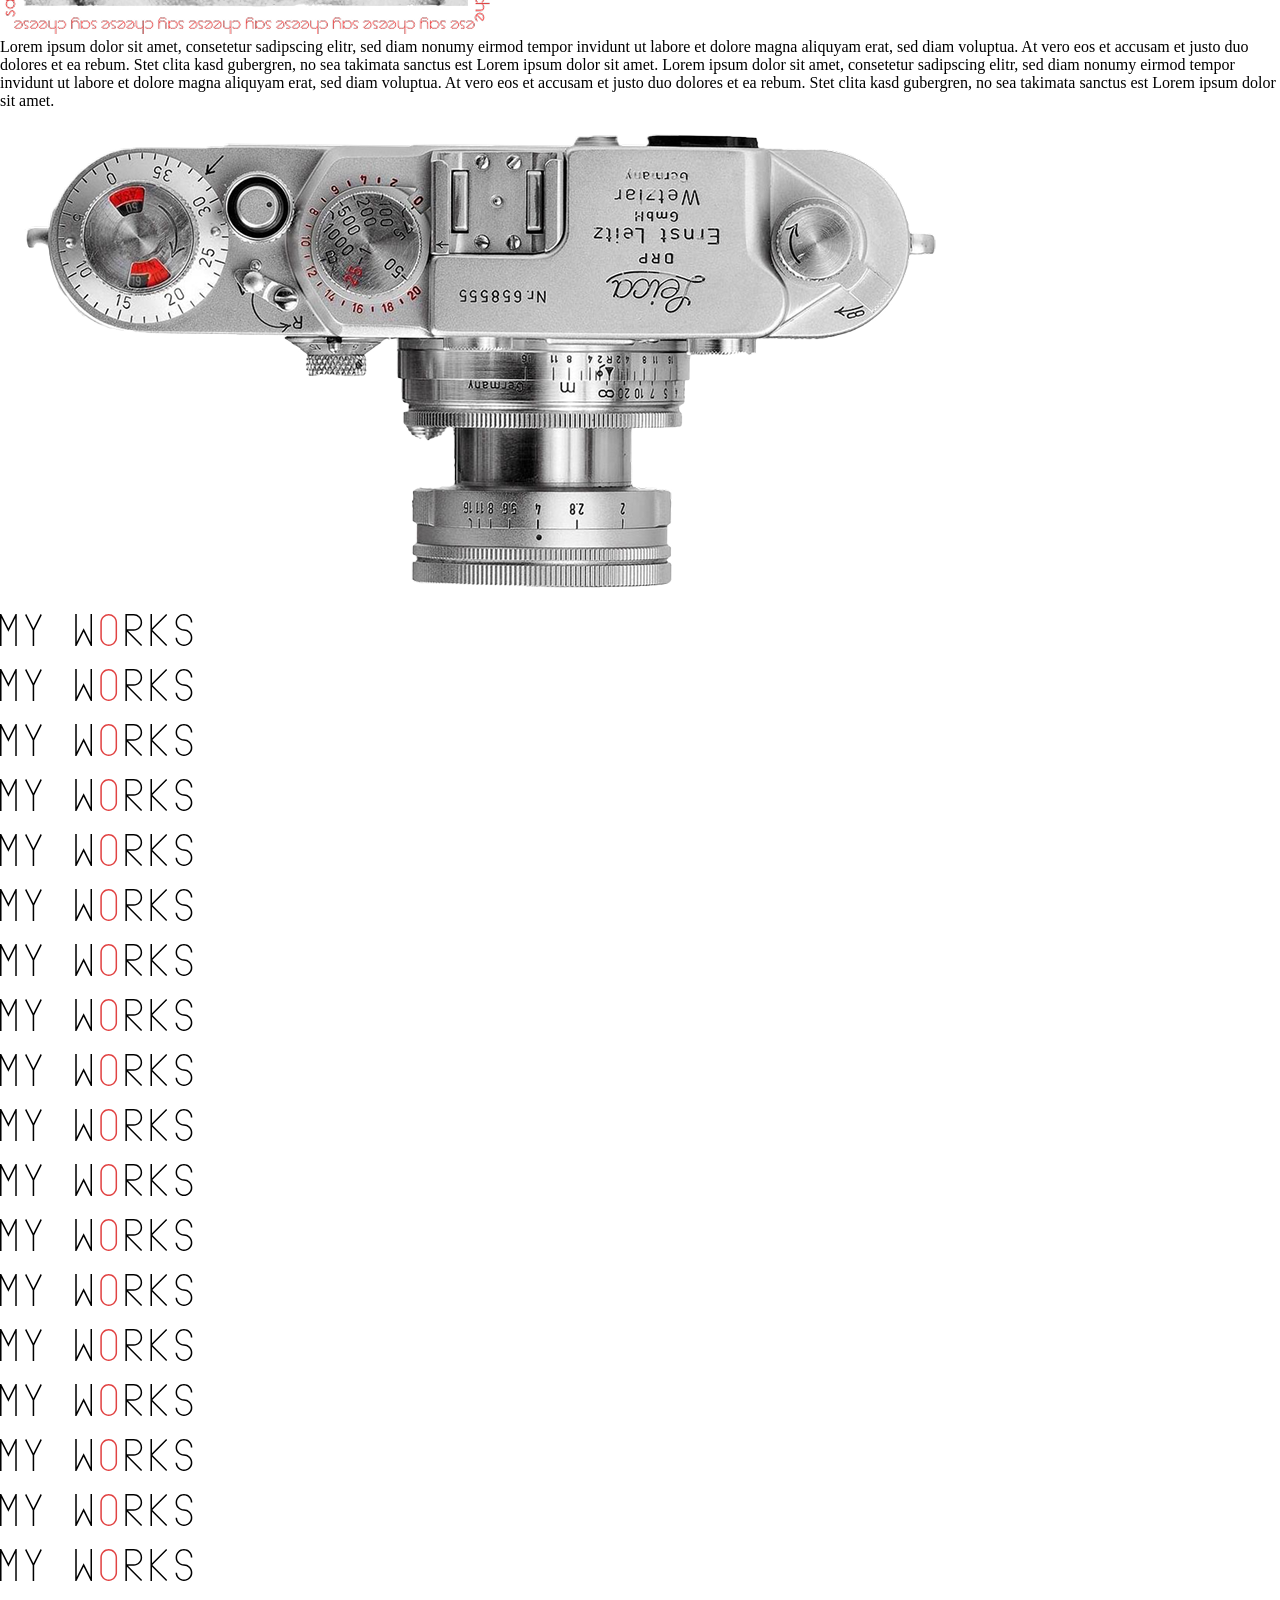
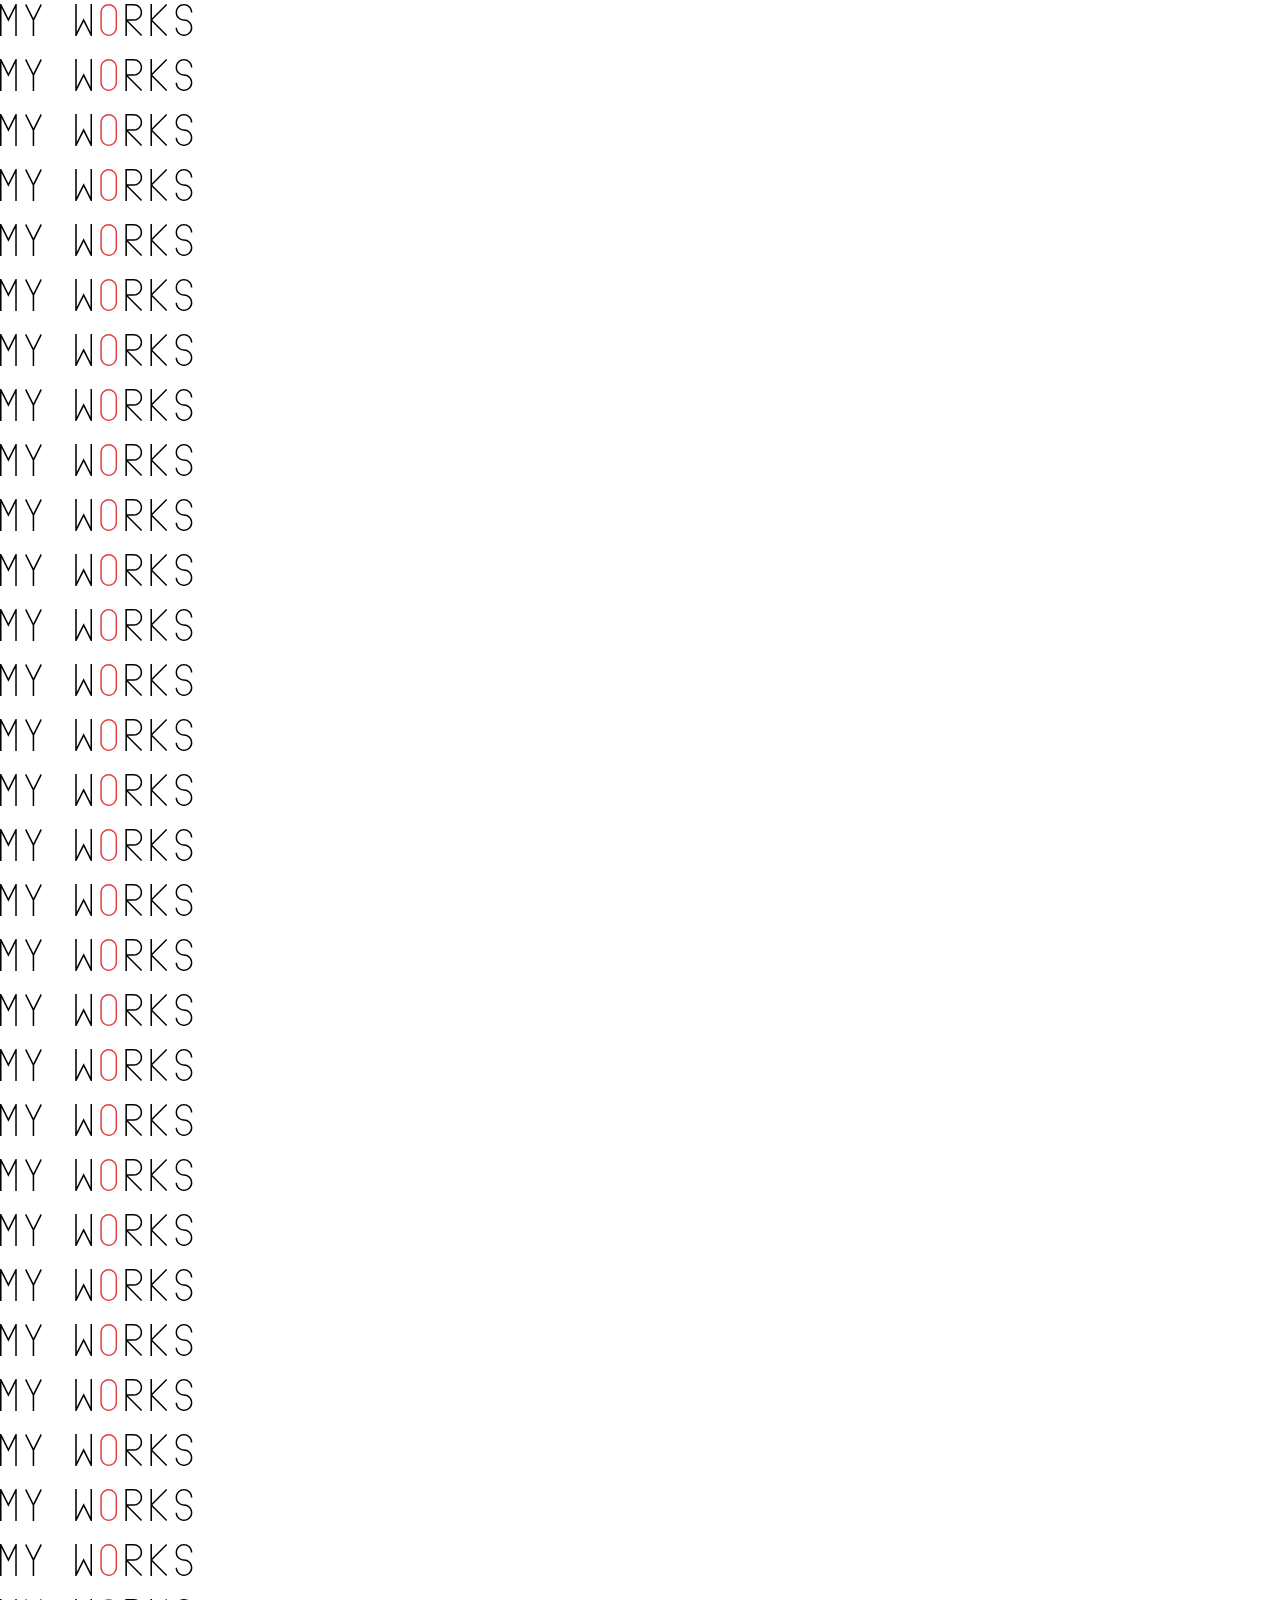
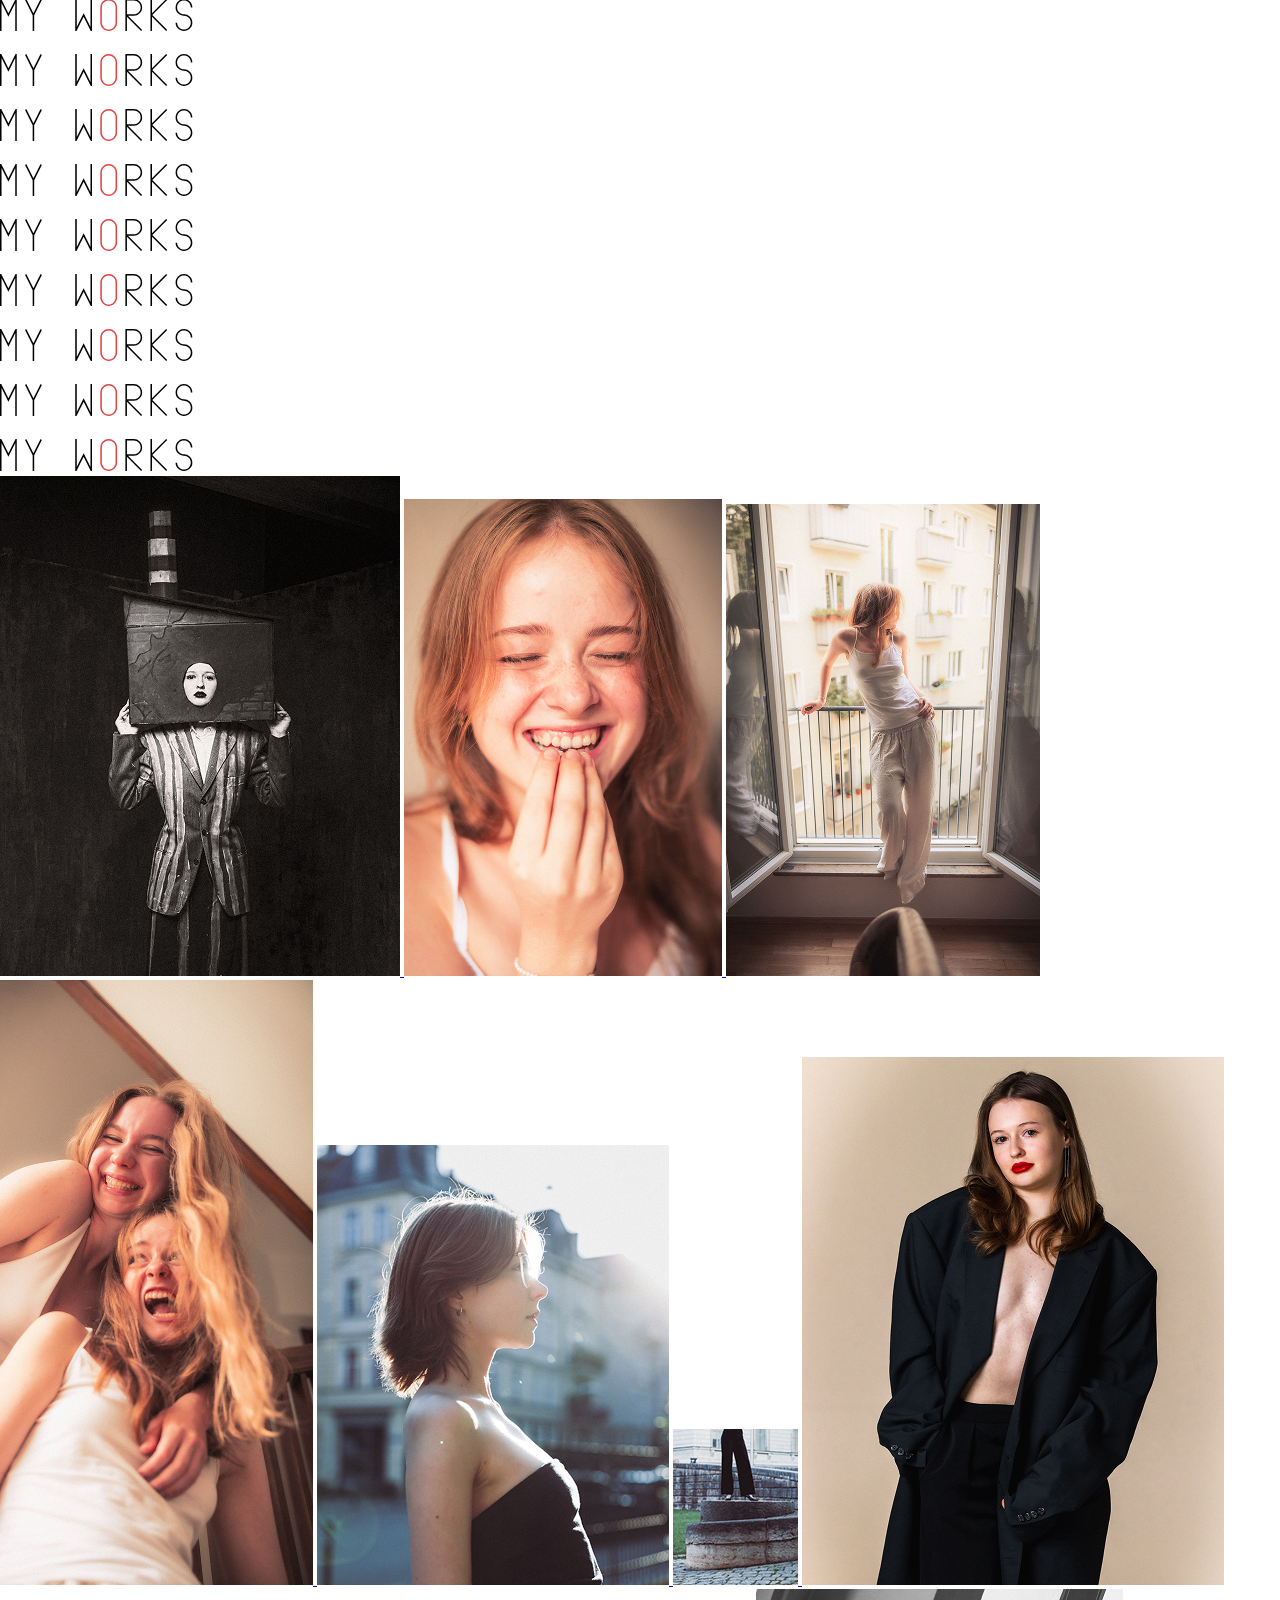
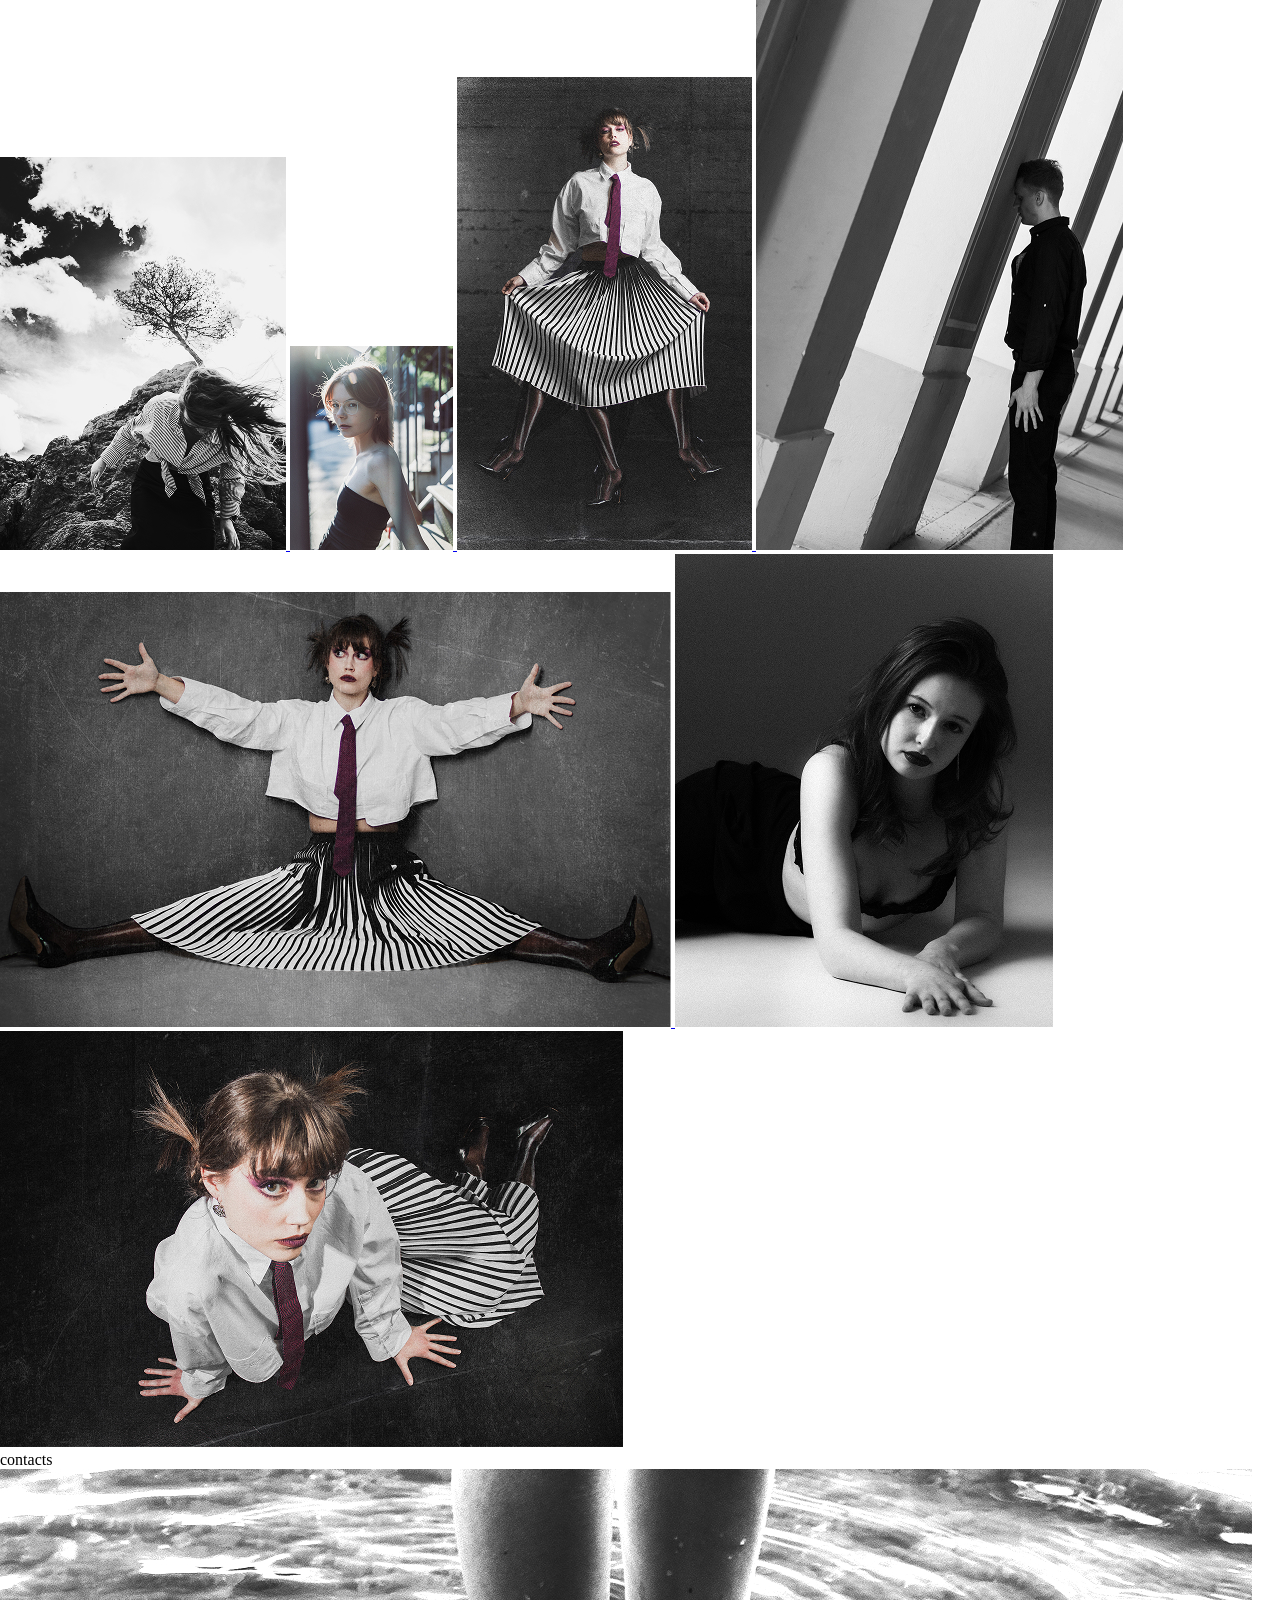
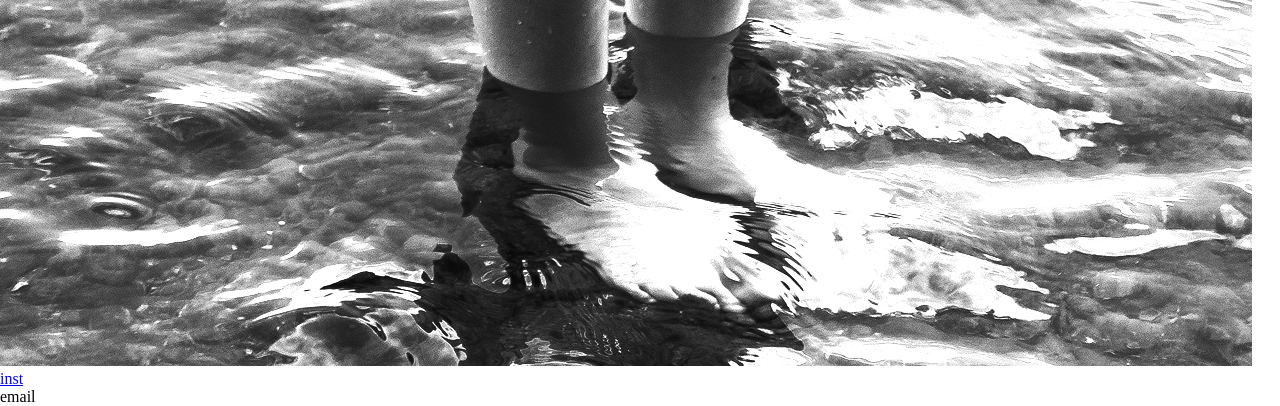
==== commit d984b1d6: "8" ====
--- a/index.html
+++ b/index.html
@@ -10,7 +10,7 @@
 </head>
 <body>
    <div>
-    <img src="./images/faceup.png" alt="faceup">
+    <img id="faceup" src="./images/faceup.png" alt="faceup">
     <p id="logoKSE">KSE</p>
     <div id="upcontacts">
         <div>my works</div>
--- a/style.css
+++ b/style.css
@@ -28,13 +28,34 @@
     src: url(./fonts/AWOMA.ttf);
 }*/
 
+body{
+    margin:0;
+}
+@font-face {
+    font-family: zector;
+    src: url(./fonts/Zector.otf);
+    font-family: poiret1;
+    src: url(./fonts/PoiretOne-Regular.ttf);
+}
+#faceup{
+    display: block;
+    width: calc(100vw - 2.1875vw);
+    top: left;
+    left: 0;
+    position: relative;
+    z-index: 1;
+}
 #logoKSE{
-    font-family: Cambria, Cochin, Georgia, Times, 'Times New Roman', serif;
+    margin: 0;
+    font-family: zector;
     font-size: 10vh;
-    transition:  background-color 2s ;
+    display: block;
+  
+    position: relative;
+    z-index: 2;
 }
 
 #logoKSE:hover {
     background-color: blue;
     opacity: 10;
-}+}
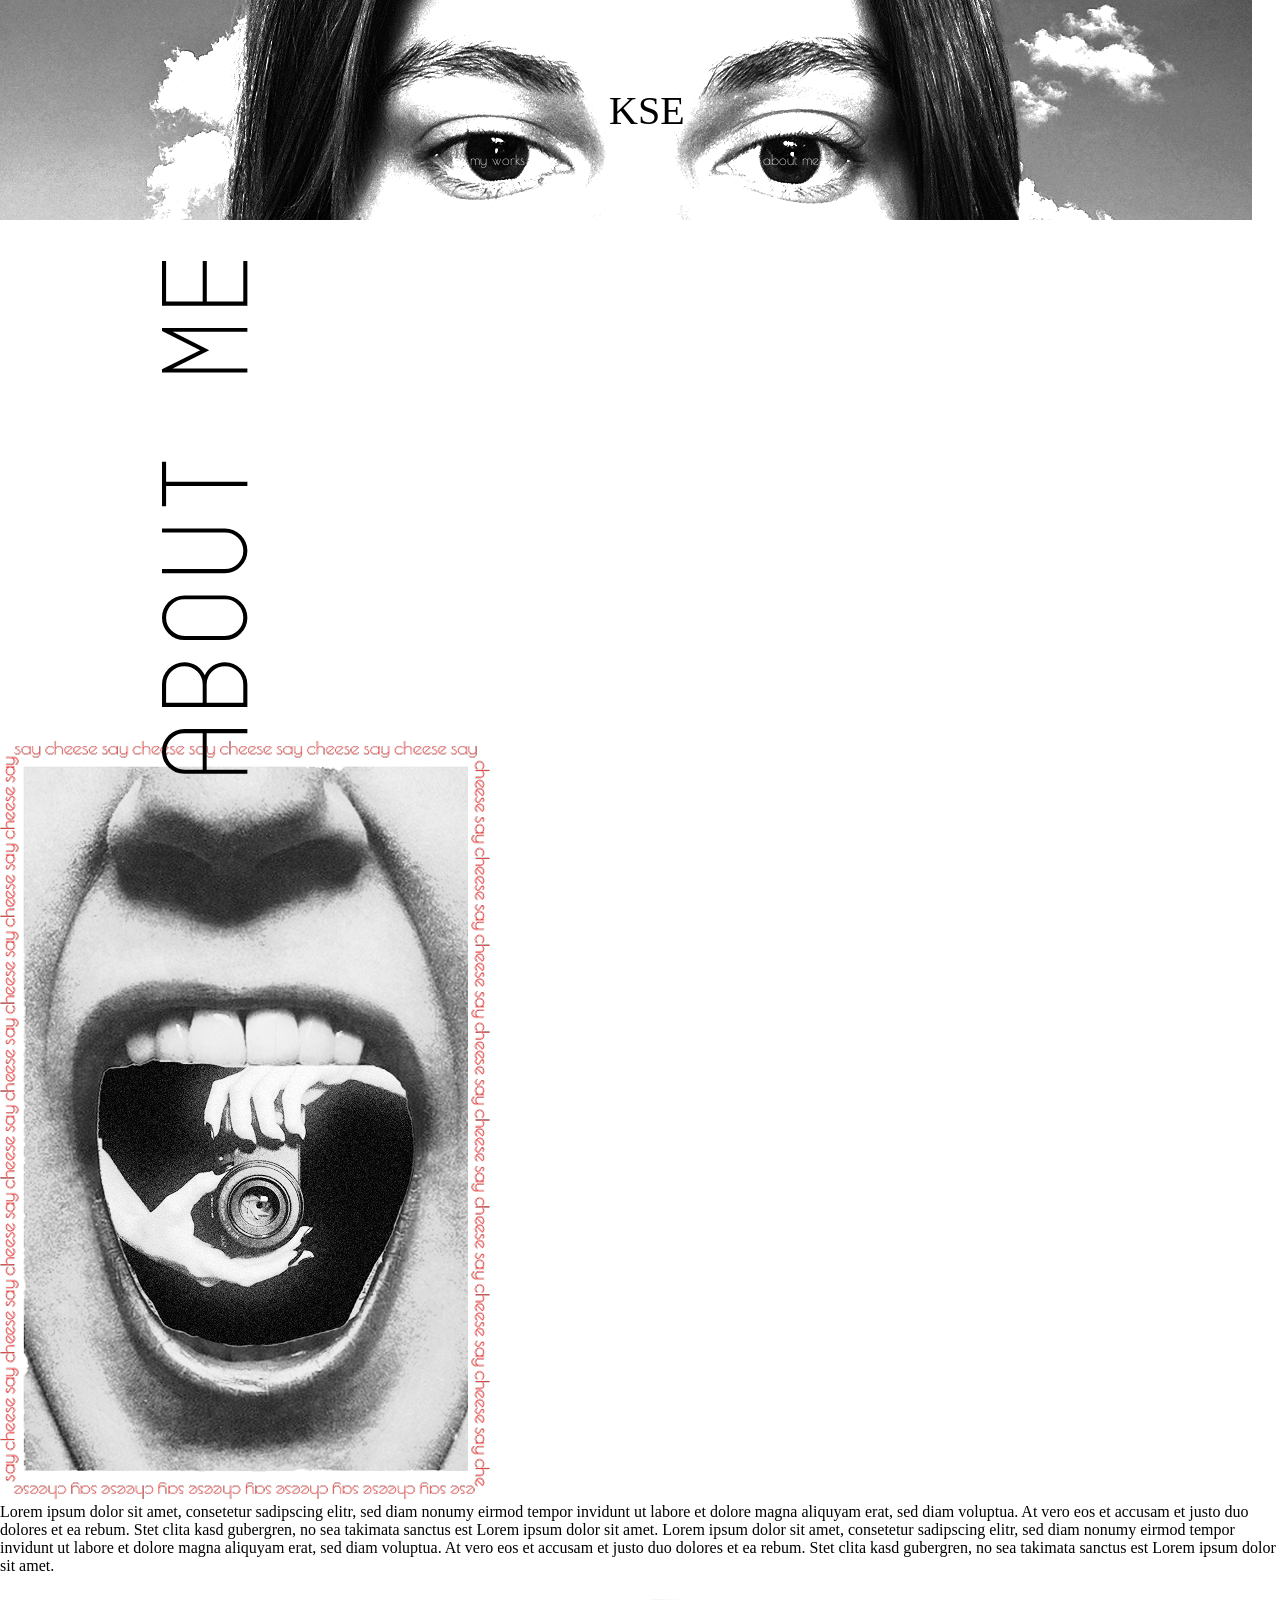
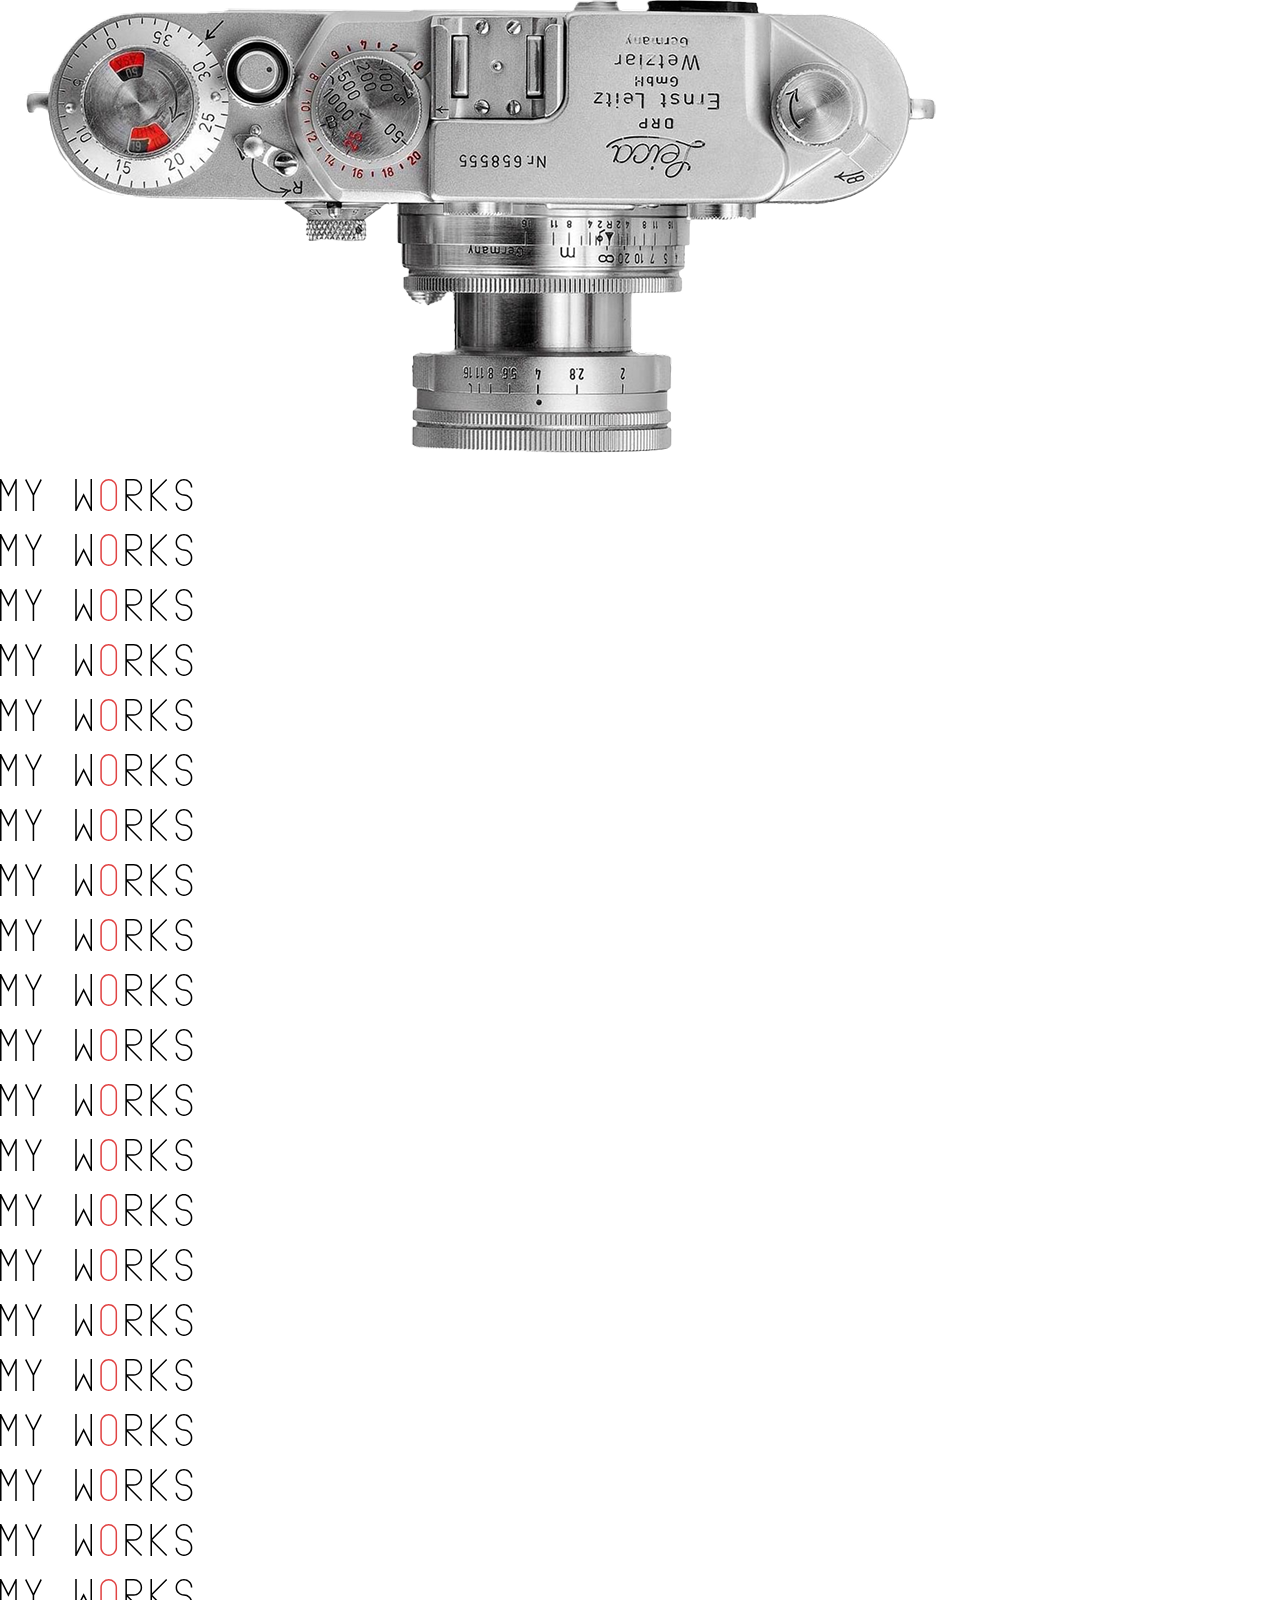
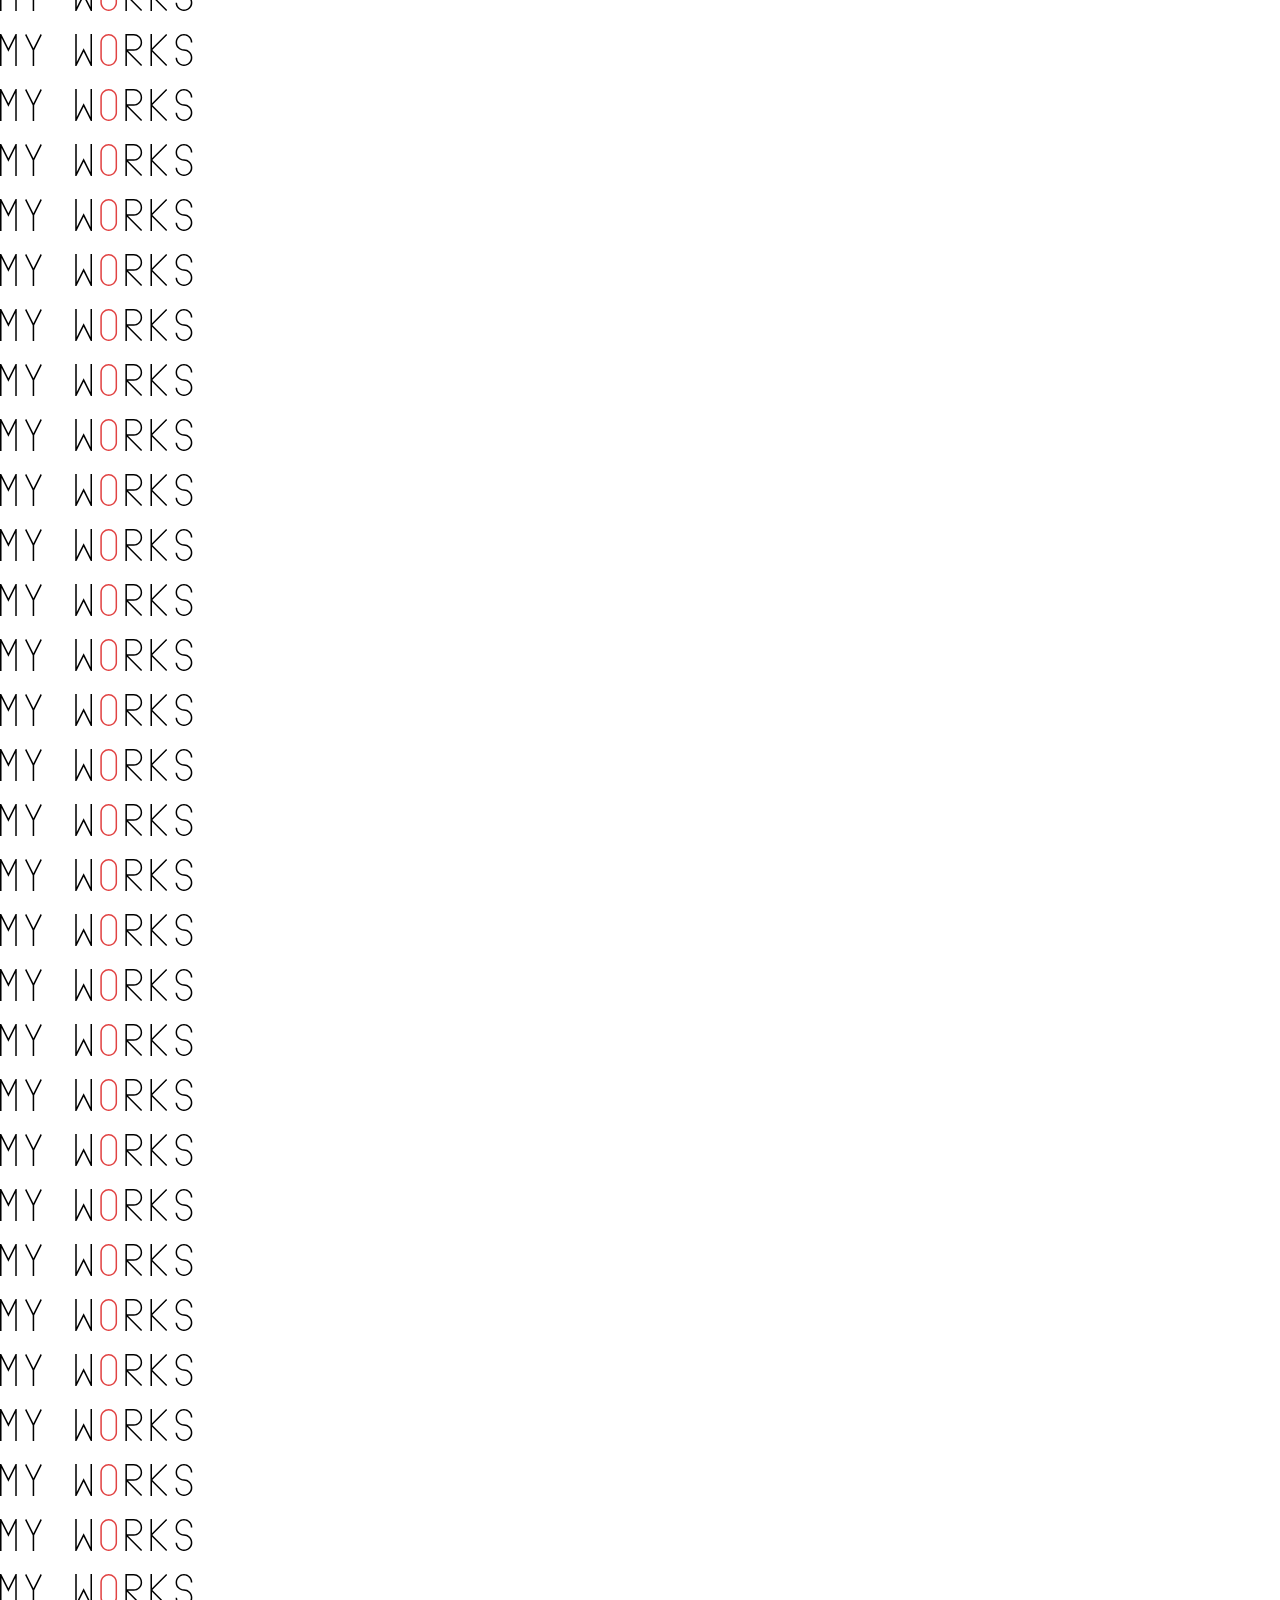
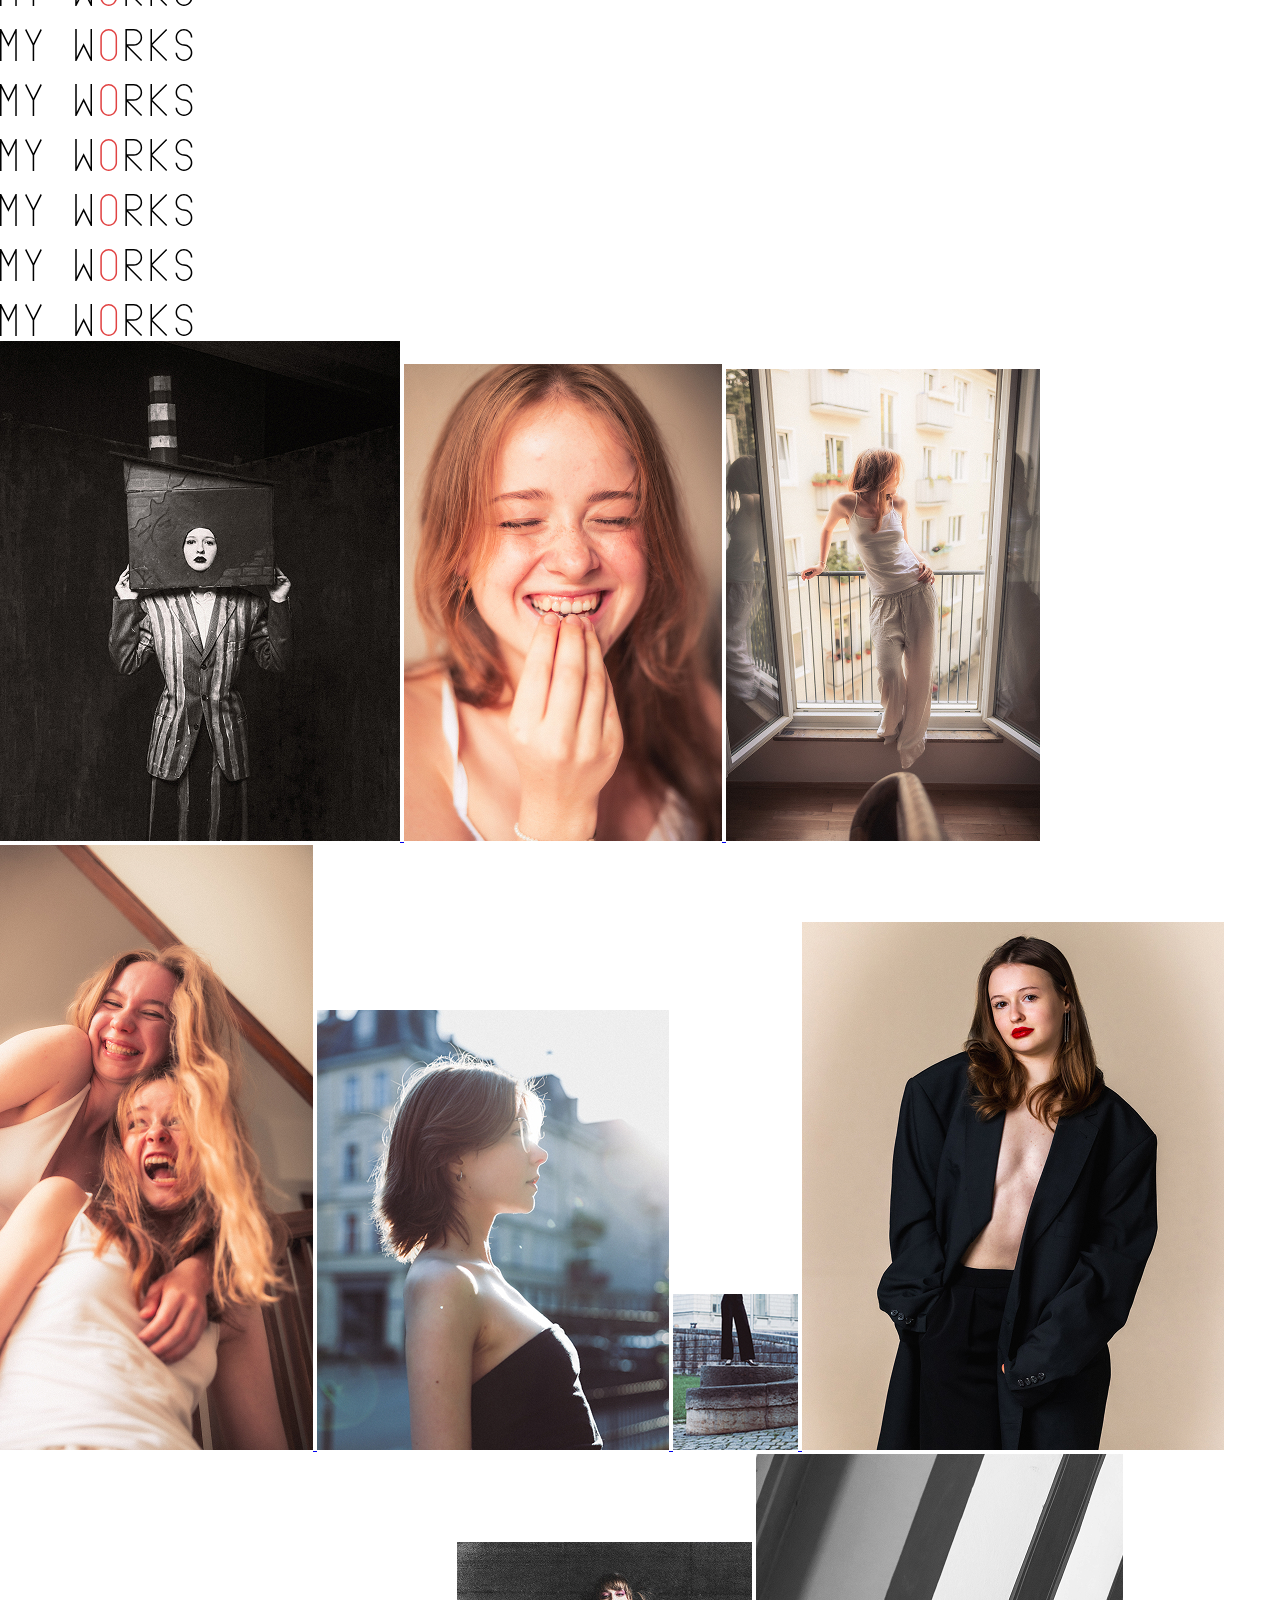
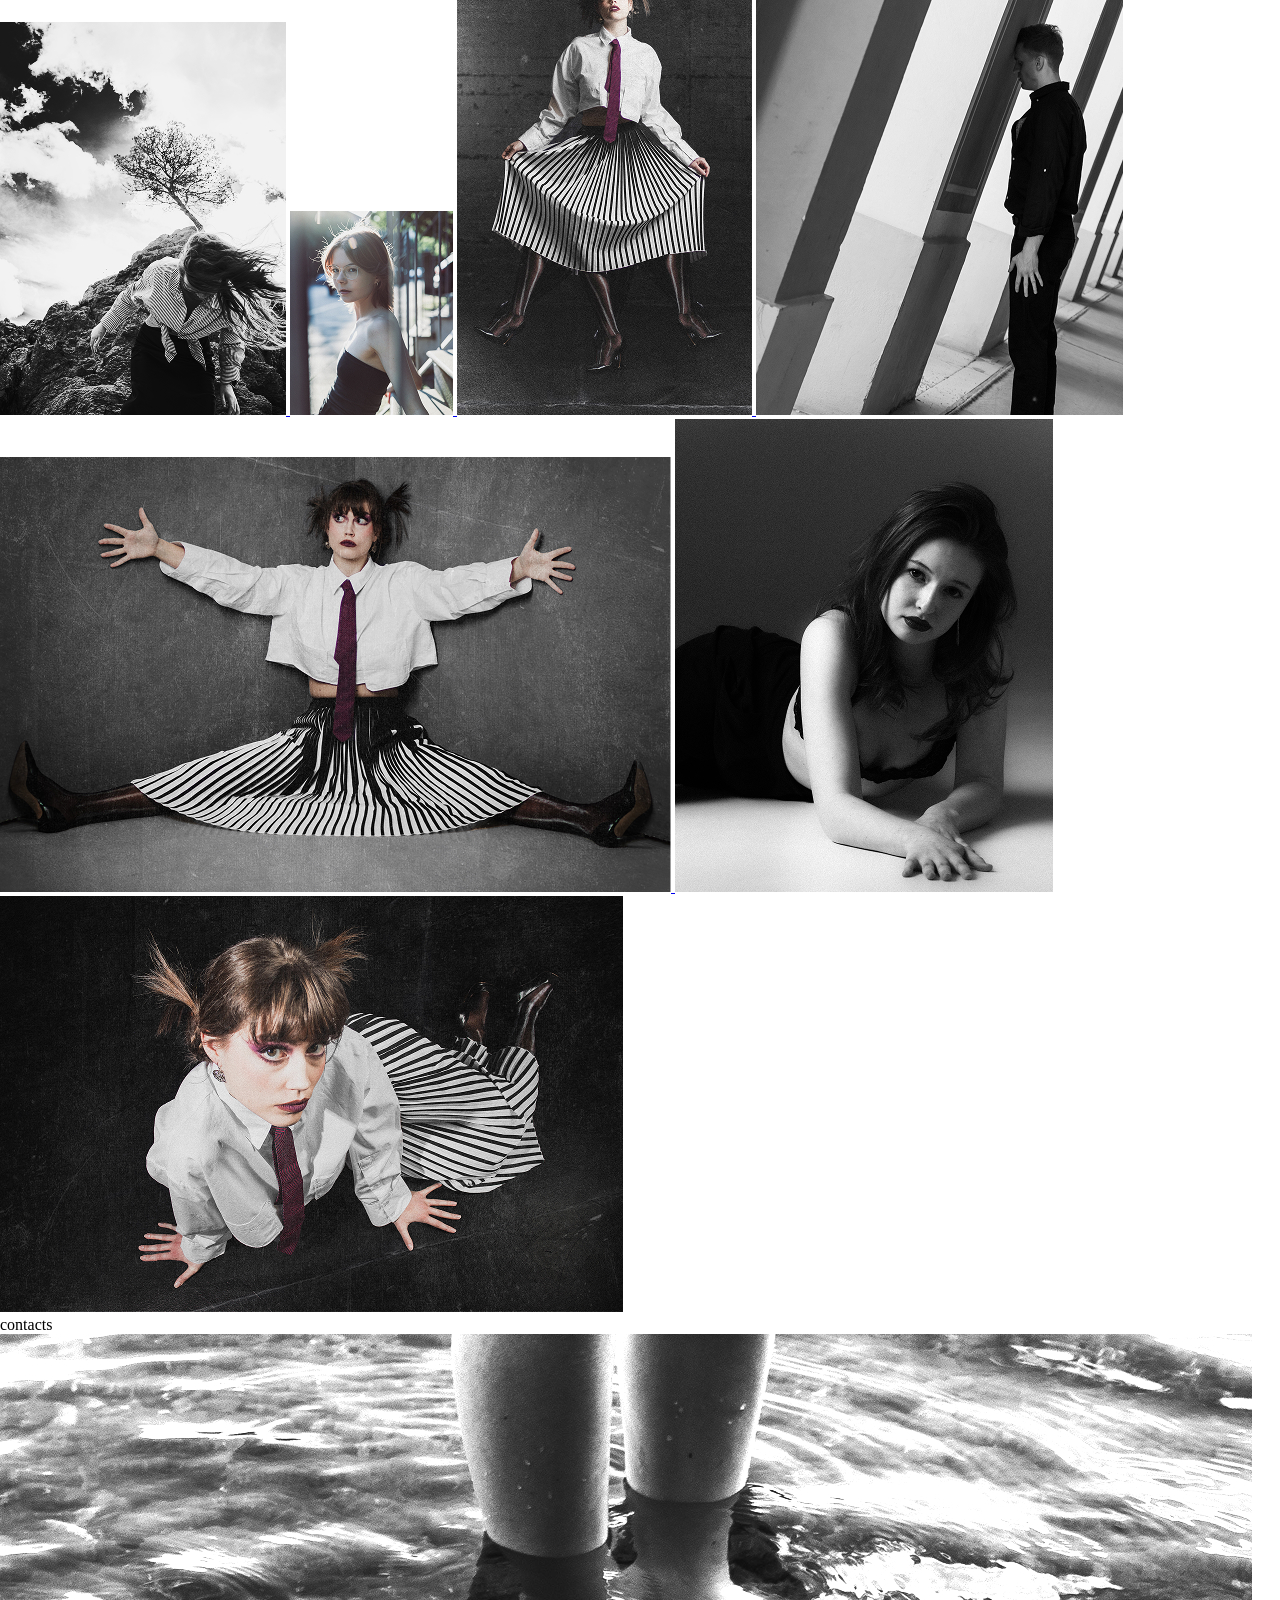
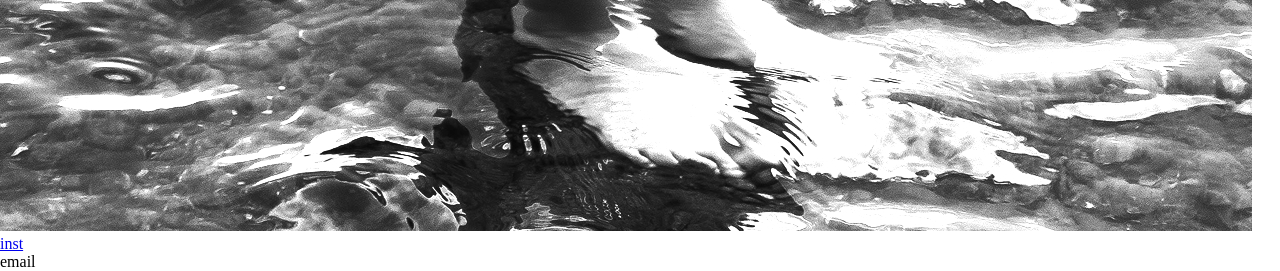
==== commit 0e060351: "9" ====
--- a/index.html
+++ b/index.html
@@ -9,18 +9,22 @@
     <link rel="stylesheet" href="./style.css">
 </head>
 <body>
-   <div>
-    <img id="faceup" src="./images/faceup.png" alt="faceup">
-    <p id="logoKSE">KSE</p>
-    <div id="upcontacts">
-        <div>my works</div>
-        <div>about me</div>
+   <div id="augebild">
+        <img id="faceup" src="./images/faceup.png" alt="faceup">
+        
+        <p id="logoKSE">KSE</p>
+        <div id="upcontacts">
+            <p>my works</p>
+            <p>about me</p>
+        </div>
     </div>
+
+
     <div>
-        <div>
+        <div id="svgaboutme">
             <img src="./svg/about me.svg" alt="aboutme">
         </div>
-        <div>
+        <div >
             <img src="./images/aboutme.png" alt="aboutmeme">
         </div>
         <div>Lorem ipsum dolor sit amet, consetetur sadipscing elitr, sed diam nonumy eirmod tempor invidunt ut labore et dolore magna aliquyam erat, sed diam voluptua. At vero eos et accusam et justo duo dolores et ea rebum. Stet clita kasd gubergren, no sea takimata sanctus est Lorem ipsum dolor sit amet. Lorem ipsum dolor sit amet, consetetur sadipscing elitr, sed diam nonumy eirmod tempor invidunt ut labore et dolore magna aliquyam erat, sed diam voluptua. At vero eos et accusam et justo duo dolores et ea rebum. Stet clita kasd gubergren, no sea takimata sanctus est Lorem ipsum dolor sit amet.</textarea></div>
@@ -61,6 +65,6 @@
     </div>
 
 
-   </div> 
+    
 </body>
 </html>
--- a/style.css
+++ b/style.css
@@ -48,14 +48,77 @@
 #logoKSE{
     margin: 0;
     font-family: zector;
-    font-size: 10vh;
     display: block;
-  
-    position: relative;
     z-index: 2;
+    position: absolute;
+    top: 39.54%;
+    left: 47.58%;
+    font-size: 3.125vw;
 }
 
 #logoKSE:hover {
     background-color: blue;
     opacity: 10;
 }
+
+#augebild{
+    display:inline-block;
+    position:relative;
+    width:100%;
+}
+
+#upcontacts{
+    color: white;
+    margin: 0;
+    padding:0;
+    font-family: poiret1;
+    font-size: 1.09375vw;
+    display: flex;
+    z-index: 2;
+    position: absolute;
+     gap: 18.59vw;
+    left: 36.7%;
+    top: 69%;
+
+    
+    }
+
+#svgaboutme{
+    display: block;
+    top: 37px;
+    left: 162px;
+    position: relative;
+}
+
+p{
+    margin:0;
+    padding:0;
+}
+
+/*#logoKSE {
+    margin: 0;
+    font-family: zector;
+    position: absolute;
+    top: 12.08vh;
+    left: 47.58vw;
+    font-size: 3.125vw;
+    z-index: 2;
+}
+
+#upcontacts {
+    position: absolute;
+
+    /* ТА ЖЕ позиция по X 
+    left: 47.58vw;
+
+    /* ниже на 19px 
+    top: calc(12.08vh + 19px);
+
+    font-family: poiret1;
+    font-size: 1.09375vw;
+
+    display: flex;
+    gap: 238px;
+
+    z-index: 2;
+}*/
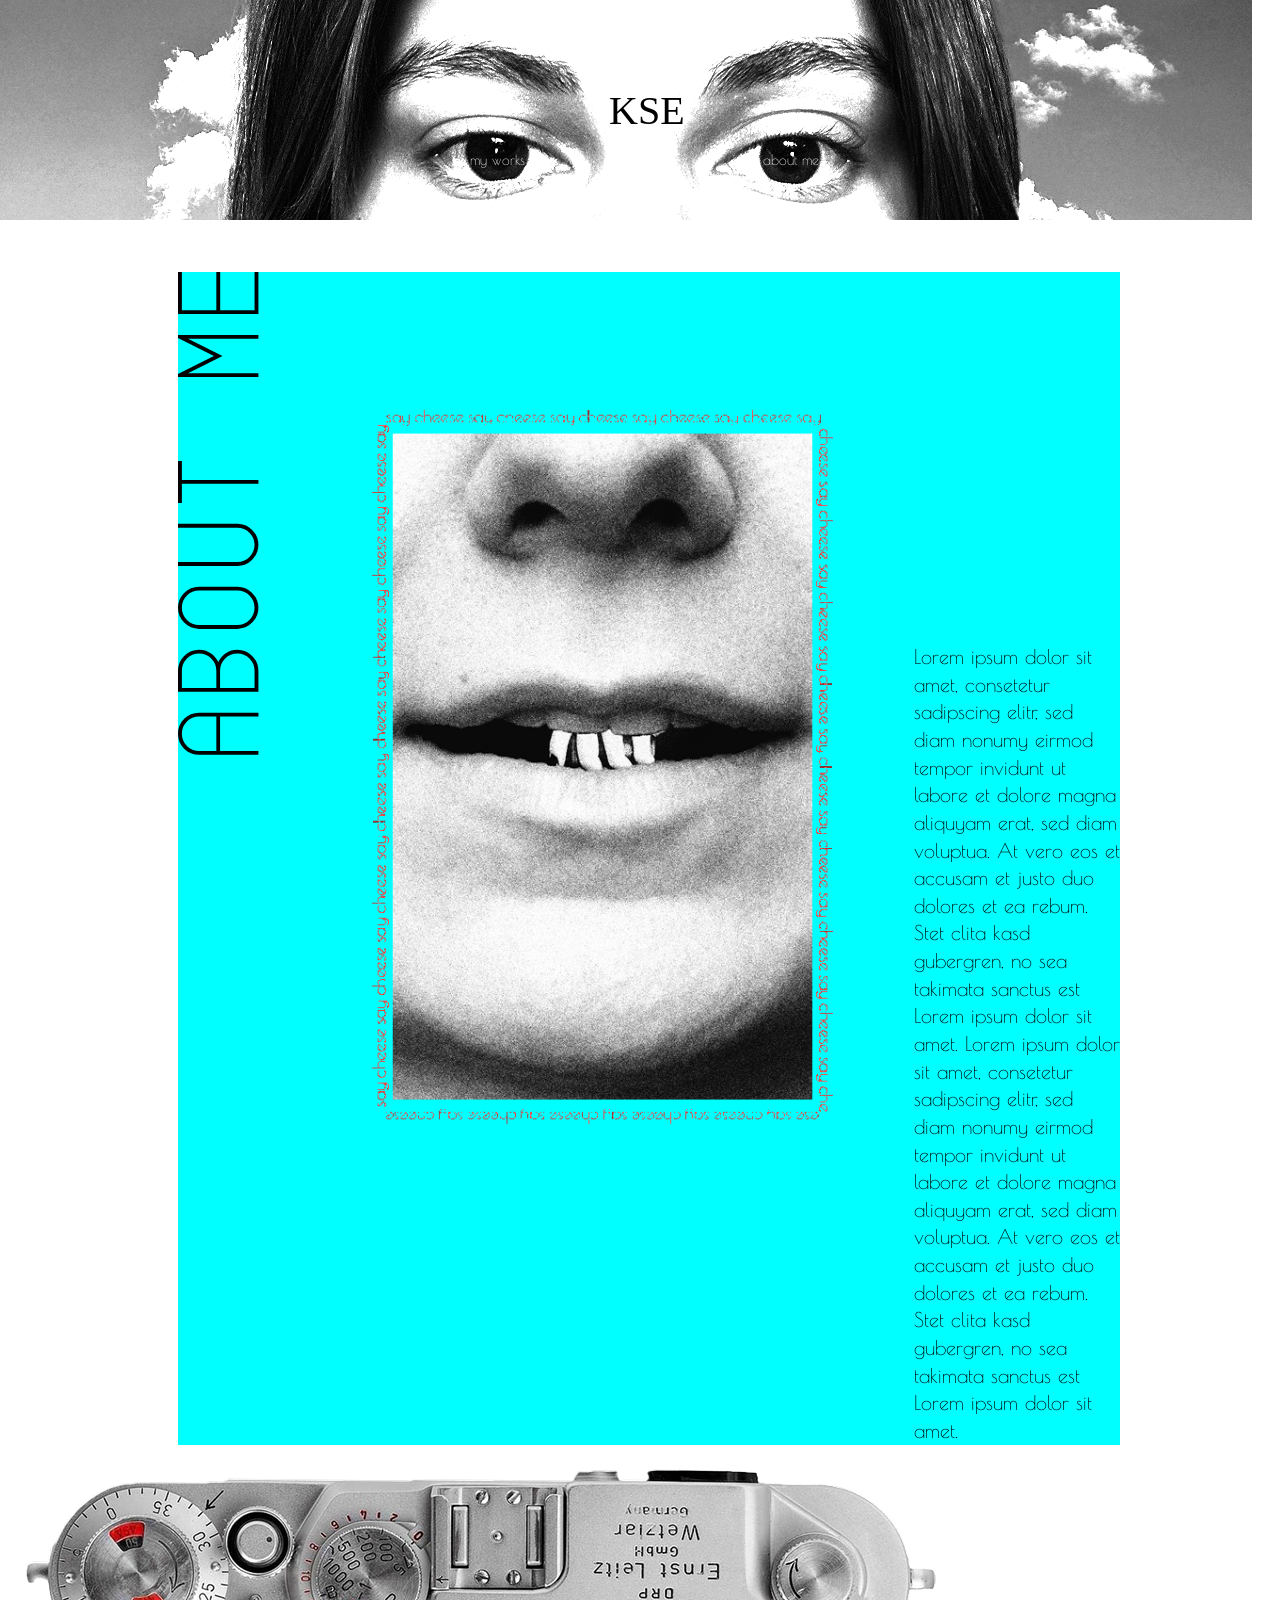
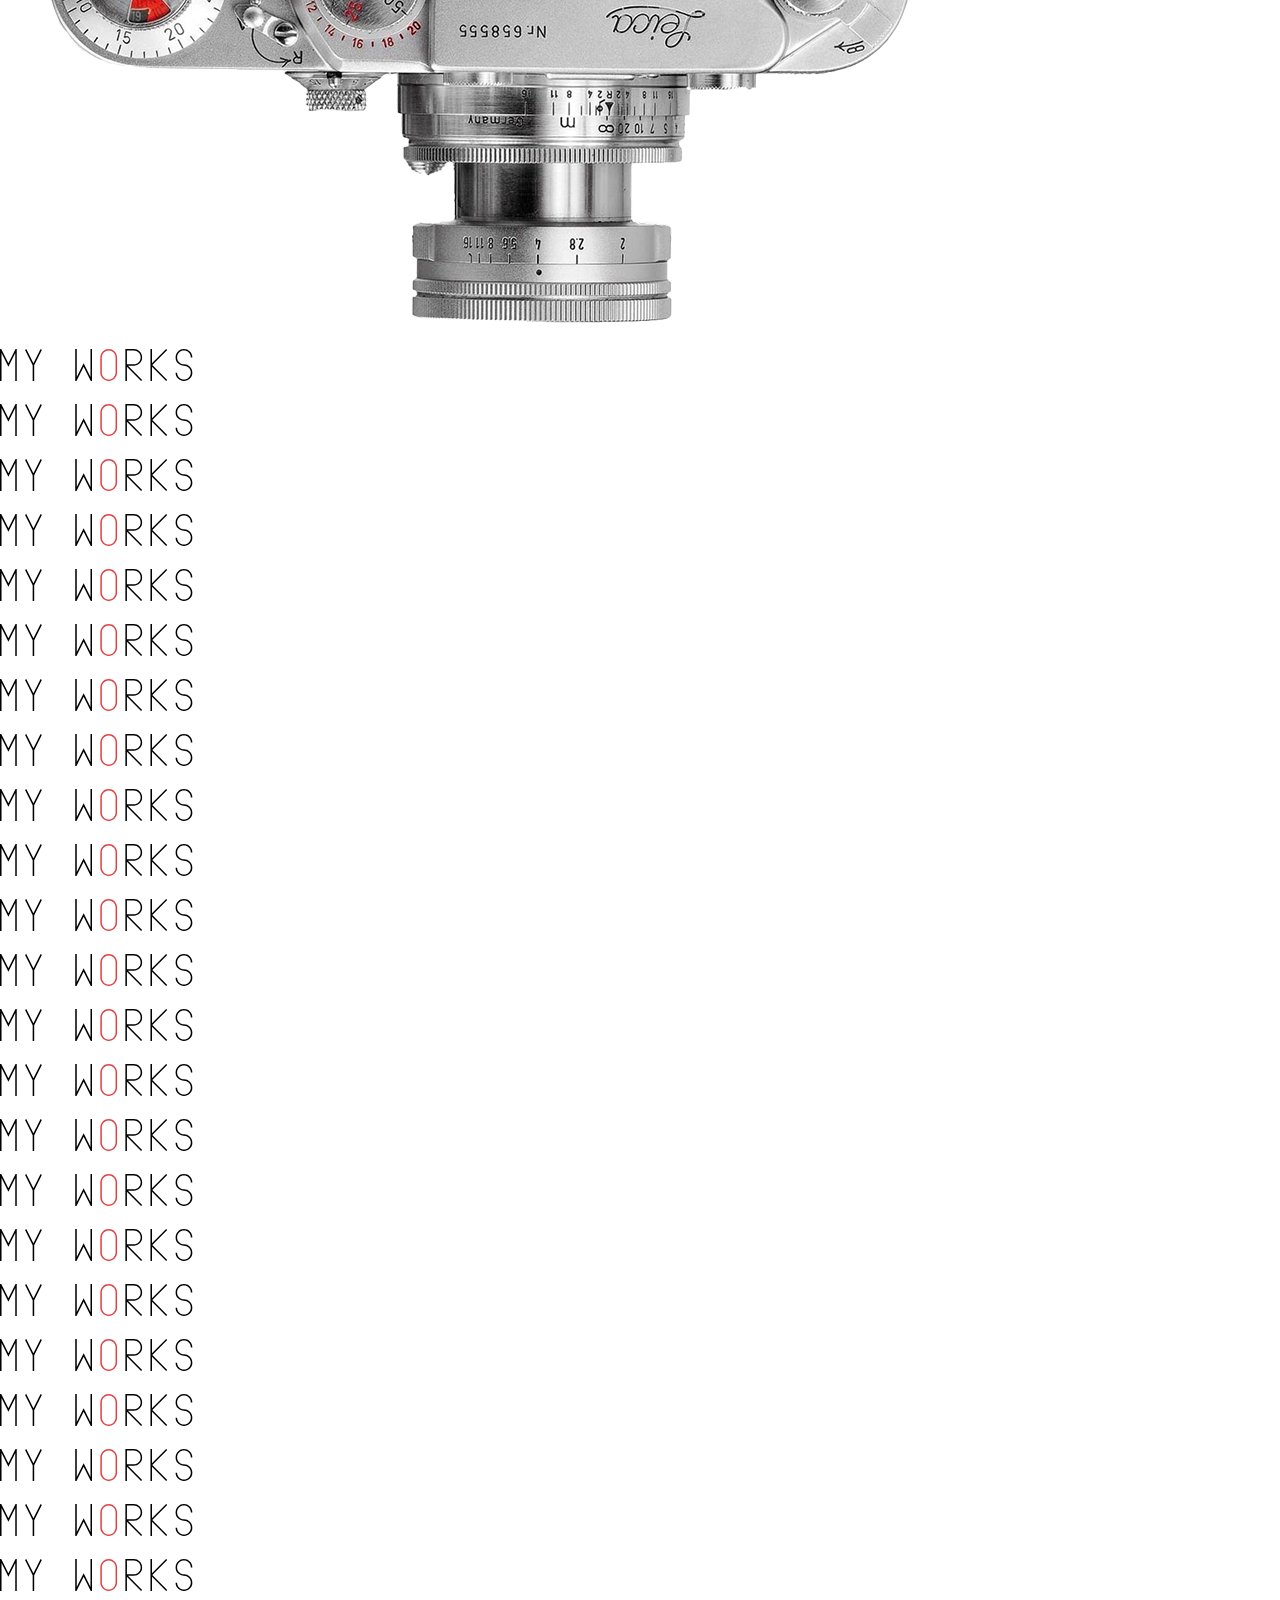
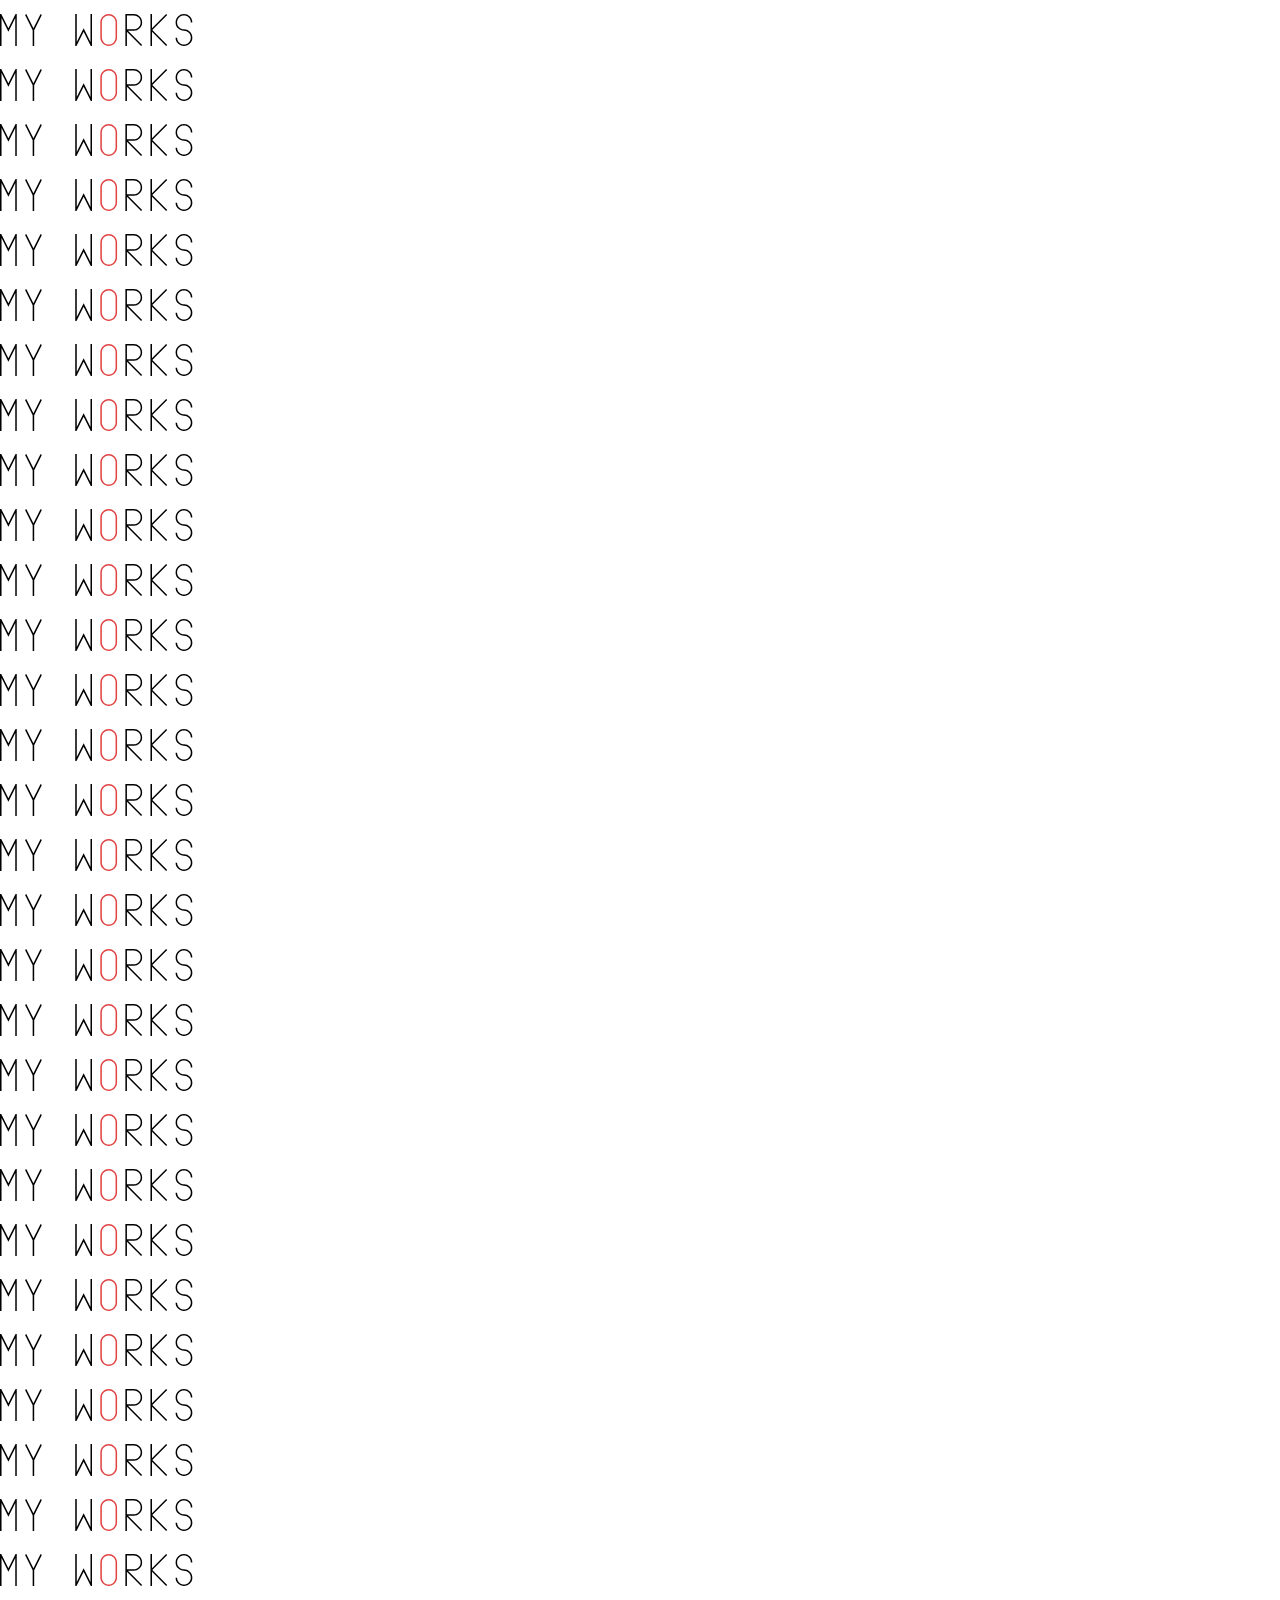
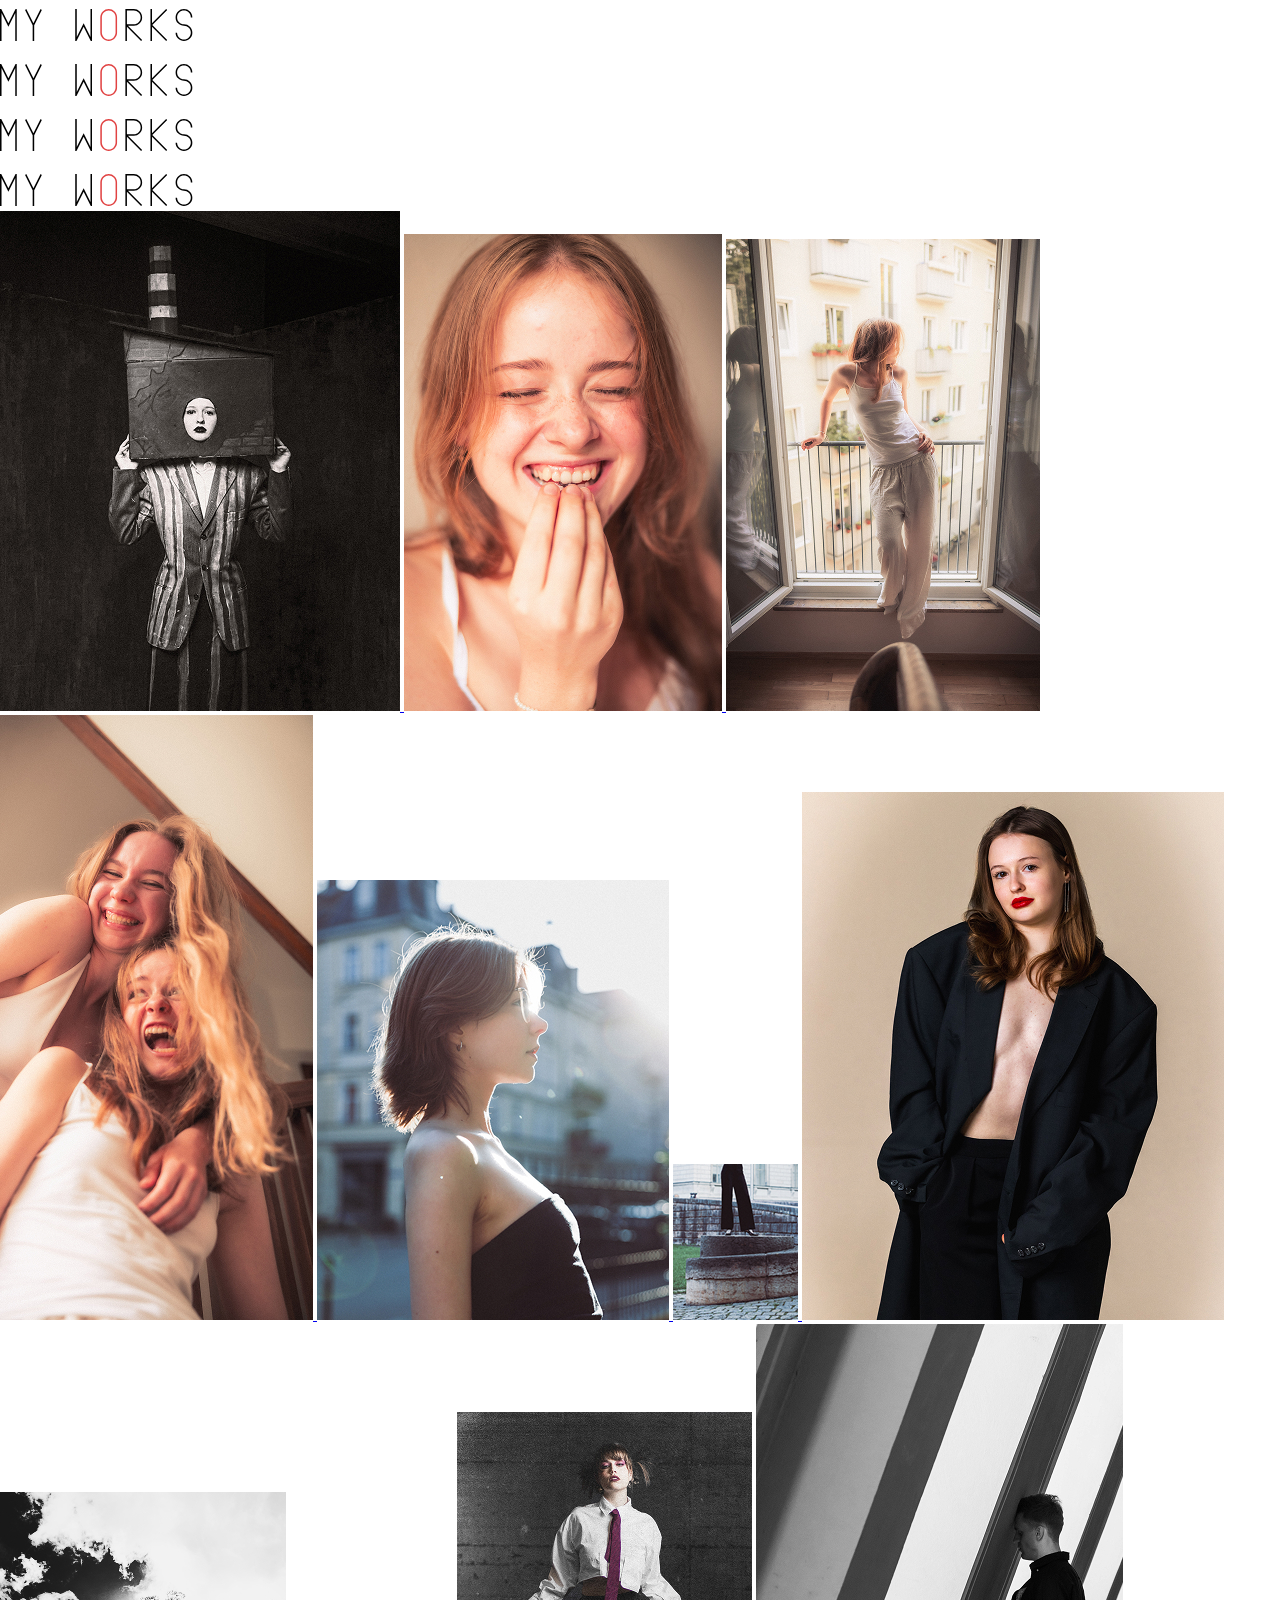
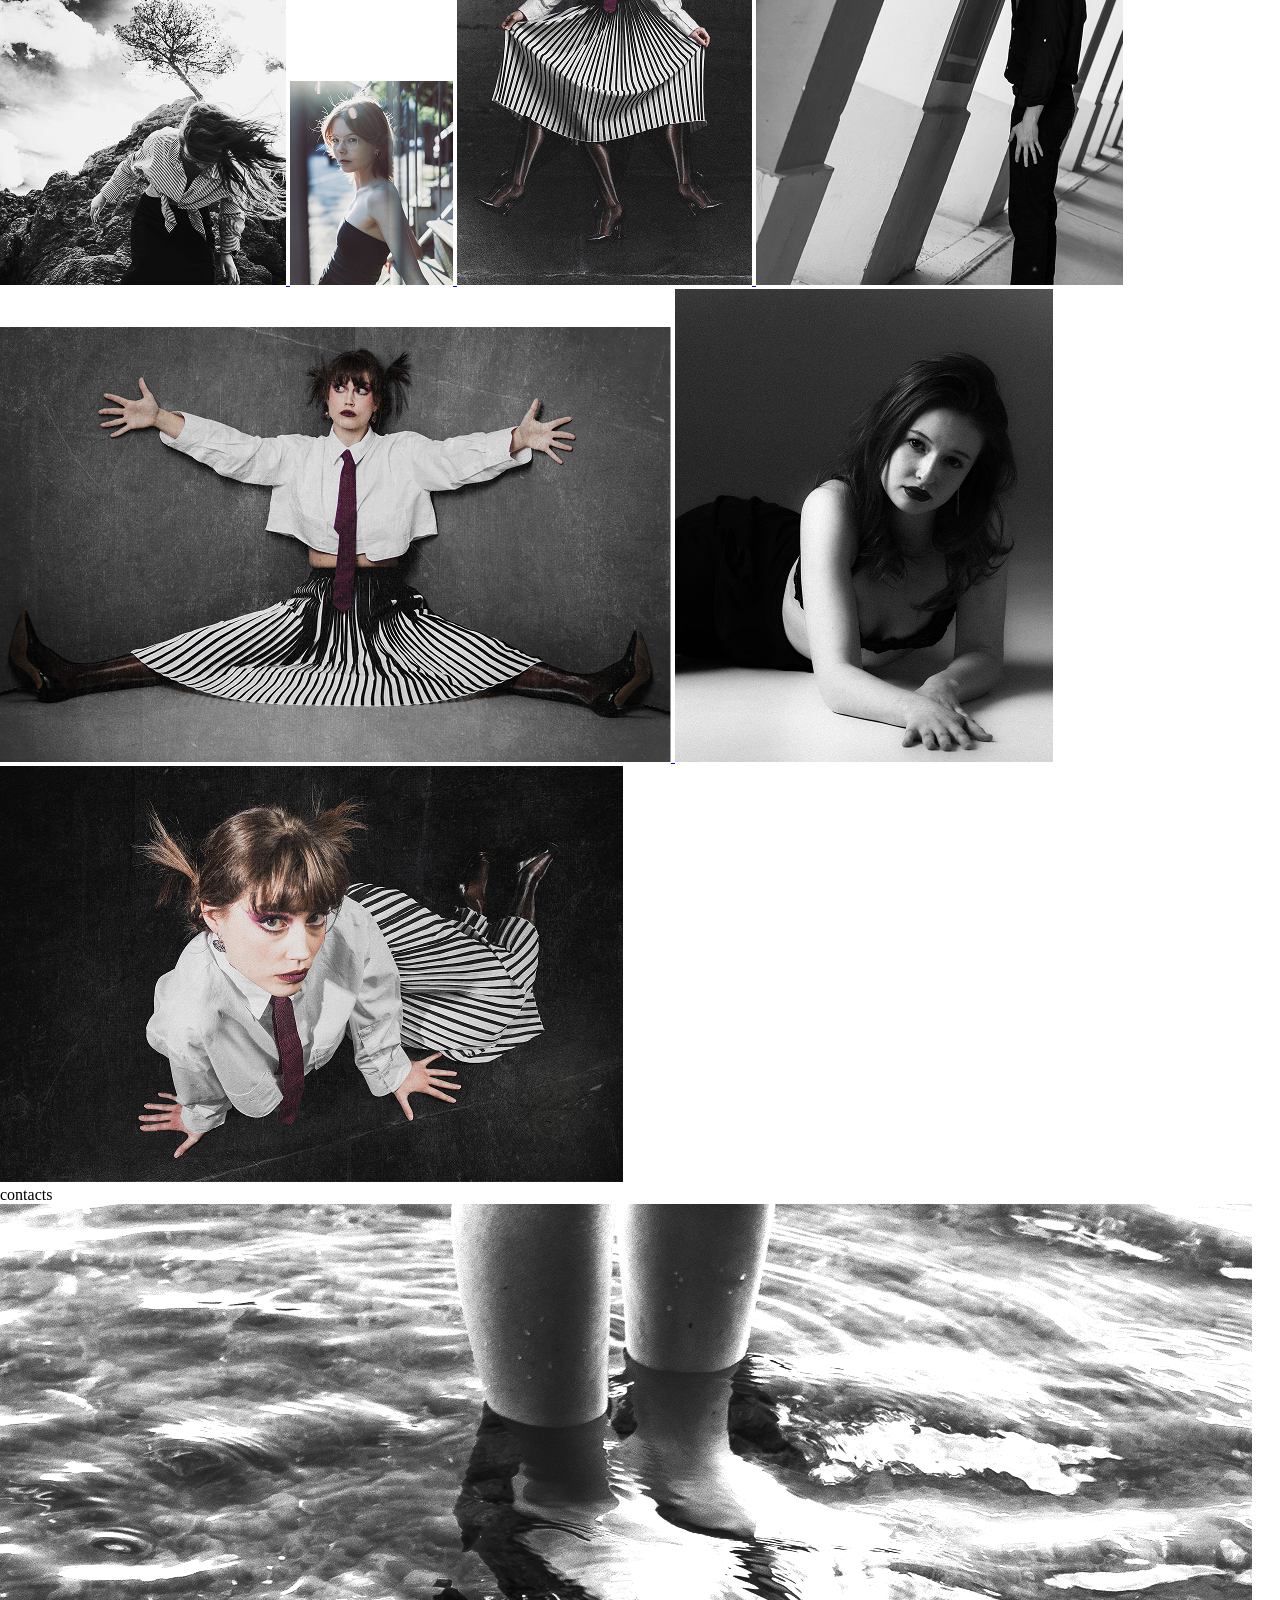
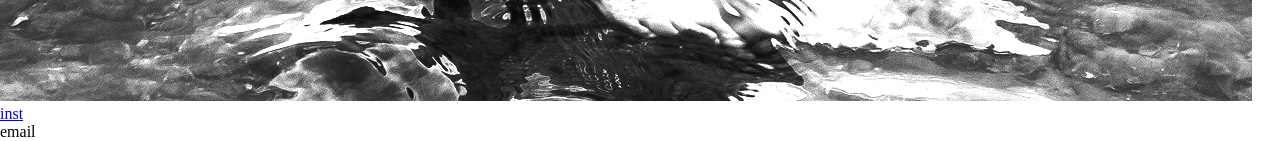
==== commit 22002fb8: "10" ====
--- a/index.html
+++ b/index.html
@@ -20,18 +20,16 @@
     </div>
 
 
-    <div>
-        <div id="svgaboutme">
-            <img src="./svg/about me.svg" alt="aboutme">
-        </div>
-        <div >
-            <img src="./images/aboutme.png" alt="aboutmeme">
-        </div>
-        <div>Lorem ipsum dolor sit amet, consetetur sadipscing elitr, sed diam nonumy eirmod tempor invidunt ut labore et dolore magna aliquyam erat, sed diam voluptua. At vero eos et accusam et justo duo dolores et ea rebum. Stet clita kasd gubergren, no sea takimata sanctus est Lorem ipsum dolor sit amet. Lorem ipsum dolor sit amet, consetetur sadipscing elitr, sed diam nonumy eirmod tempor invidunt ut labore et dolore magna aliquyam erat, sed diam voluptua. At vero eos et accusam et justo duo dolores et ea rebum. Stet clita kasd gubergren, no sea takimata sanctus est Lorem ipsum dolor sit amet.</textarea></div>
-        <div>
-            <img src="./images/photoap.png" alt="photoap">
-        </div>
+    <div id="blockme">
+        
+            <img id="svgaboutme" src="./svg/about me.svg" alt="aboutme">
+        
+       
+            <img id="gif" src="./images/ezgif-50a1432527ac5ed4.gif" alt="aboutmeme">
+      
+            <div>Lorem ipsum dolor sit amet, consetetur sadipscing elitr, sed diam nonumy eirmod tempor invidunt ut labore et dolore magna aliquyam erat, sed diam voluptua. At vero eos et accusam et justo duo dolores et ea rebum. Stet clita kasd gubergren, no sea takimata sanctus est Lorem ipsum dolor sit amet. Lorem ipsum dolor sit amet, consetetur sadipscing elitr, sed diam nonumy eirmod tempor invidunt ut labore et dolore magna aliquyam erat, sed diam voluptua. At vero eos et accusam et justo duo dolores et ea rebum. Stet clita kasd gubergren, no sea takimata sanctus est Lorem ipsum dolor sit amet.</div>
     </div>
+    <img id="photoap" src="./images/photoap.png" alt="photoap">
     <div>
         <img src="./svg/muworks.svg" alt="myworks">
         <a href="https://www.instagram.com/kseniatro/" class="myworkspics">
--- a/style.css
+++ b/style.css
@@ -83,12 +83,42 @@
     
     }
 
-#svgaboutme{
-    display: block;
-    top: 37px;
-    left: 162px;
-    position: relative;
+
+
+#blockme {
+  display: grid;
+  grid-template-columns: 8.59% 11.99% 1fr 8.59% 21.88%;
+  width: 73.6%;
+  max-width: 1001px;
+  margin-left: 13.9%;
+  margin-top: 48px;
+  align-items: start;
+  background-color: aqua;
 }
+#svgaboutme {
+  grid-column: 1;
+  width: 100%;
+  height: auto;
+  display: block;
+}
+
+#gif {
+  grid-column: 3;
+  width: 100%;
+  height: auto;
+  display: block;
+  margin-top: 30%;
+}
+
+#blockme > div {
+  grid-column: 5;
+  font-size: 1.6vw;
+  font-family: poiret1;
+  line-height: 1.35;
+  margin-top: 180%;
+}
+
+
 
 p{
     margin:0;
@@ -122,3 +152,4 @@
 
     z-index: 2;
 }*/
+
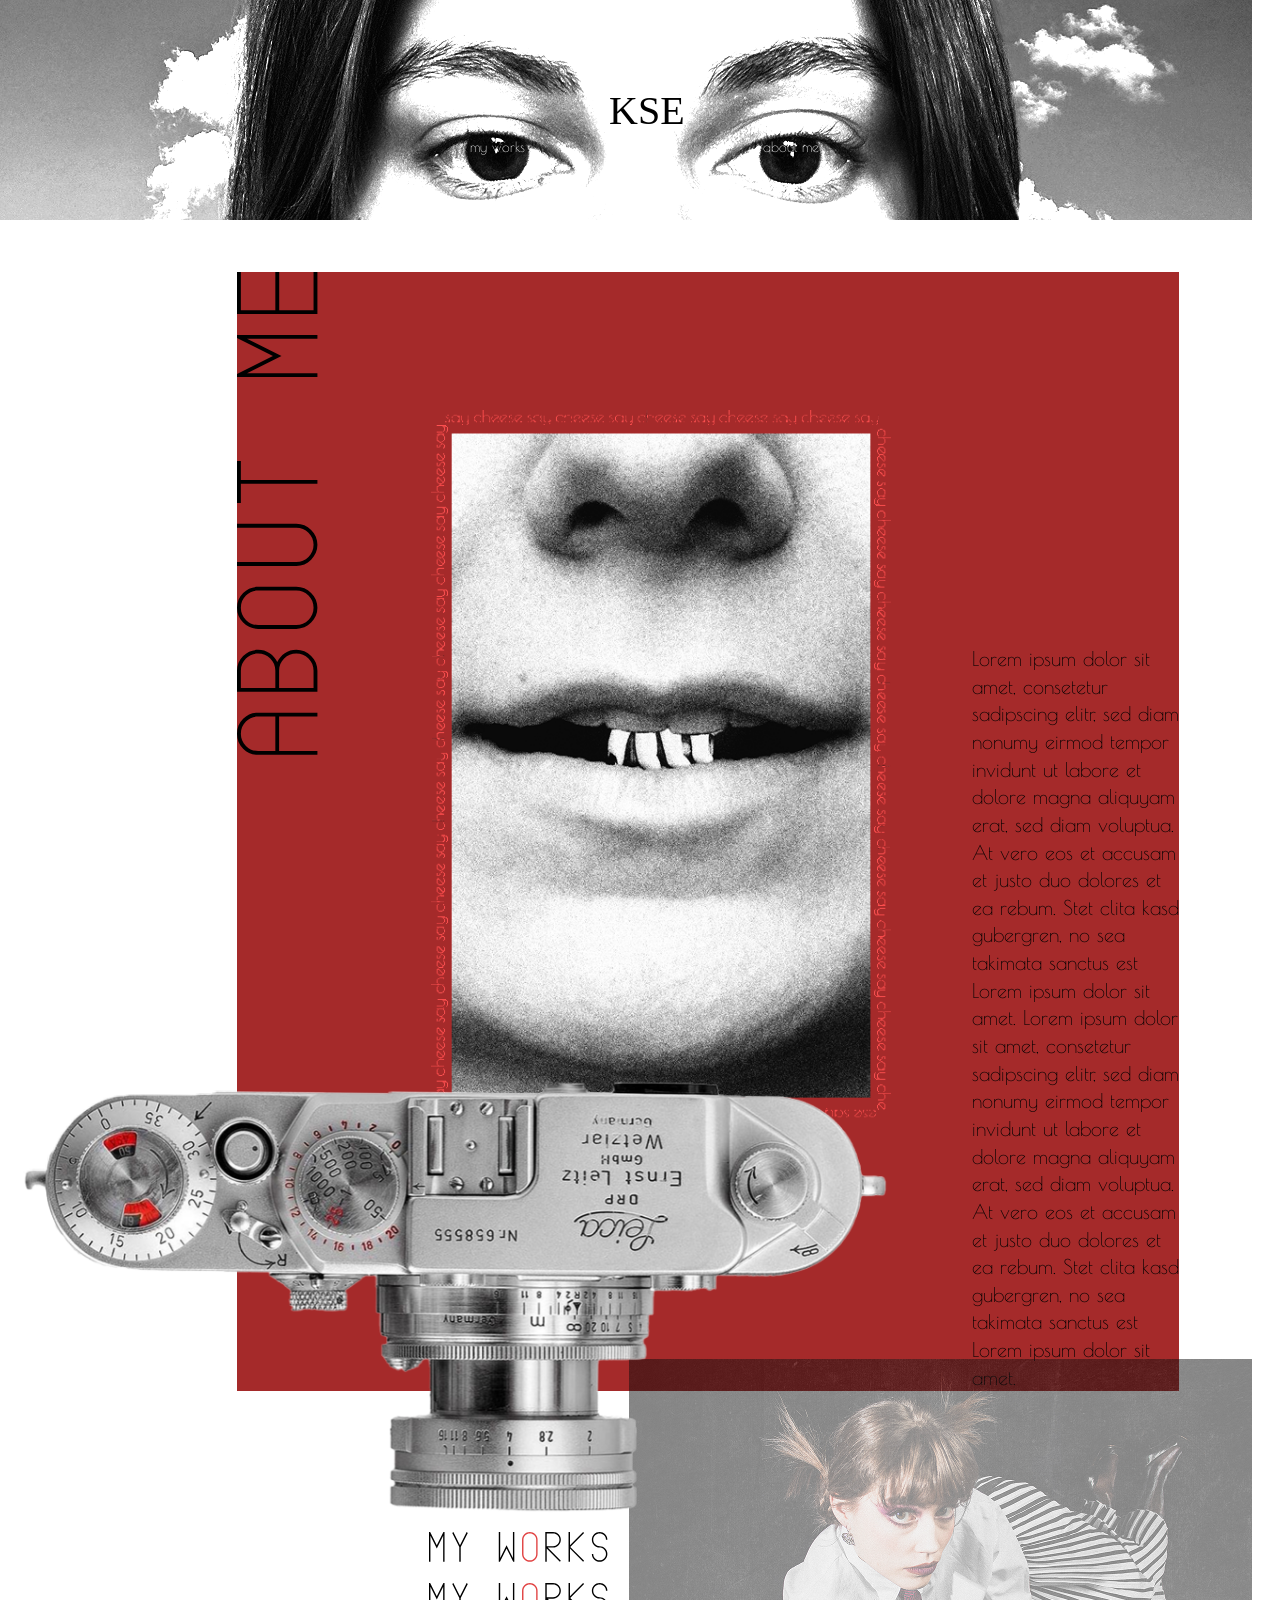
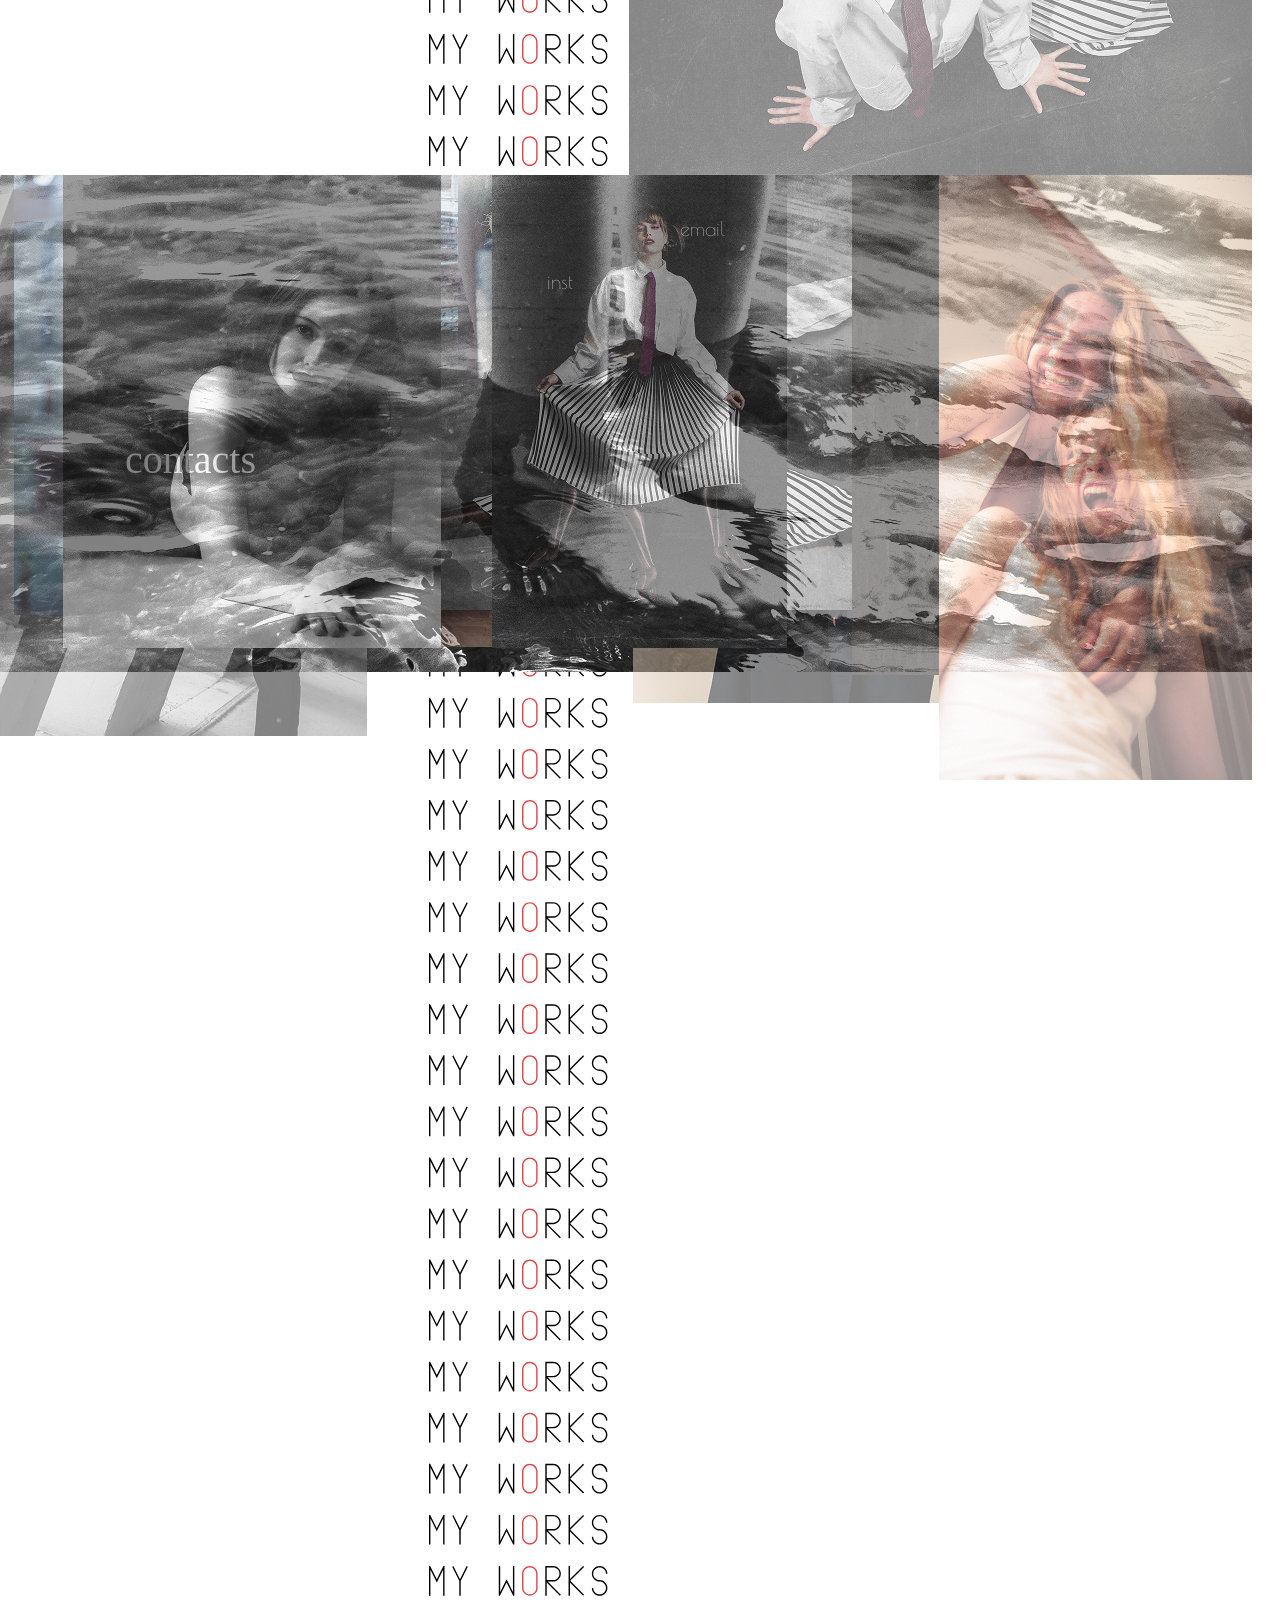
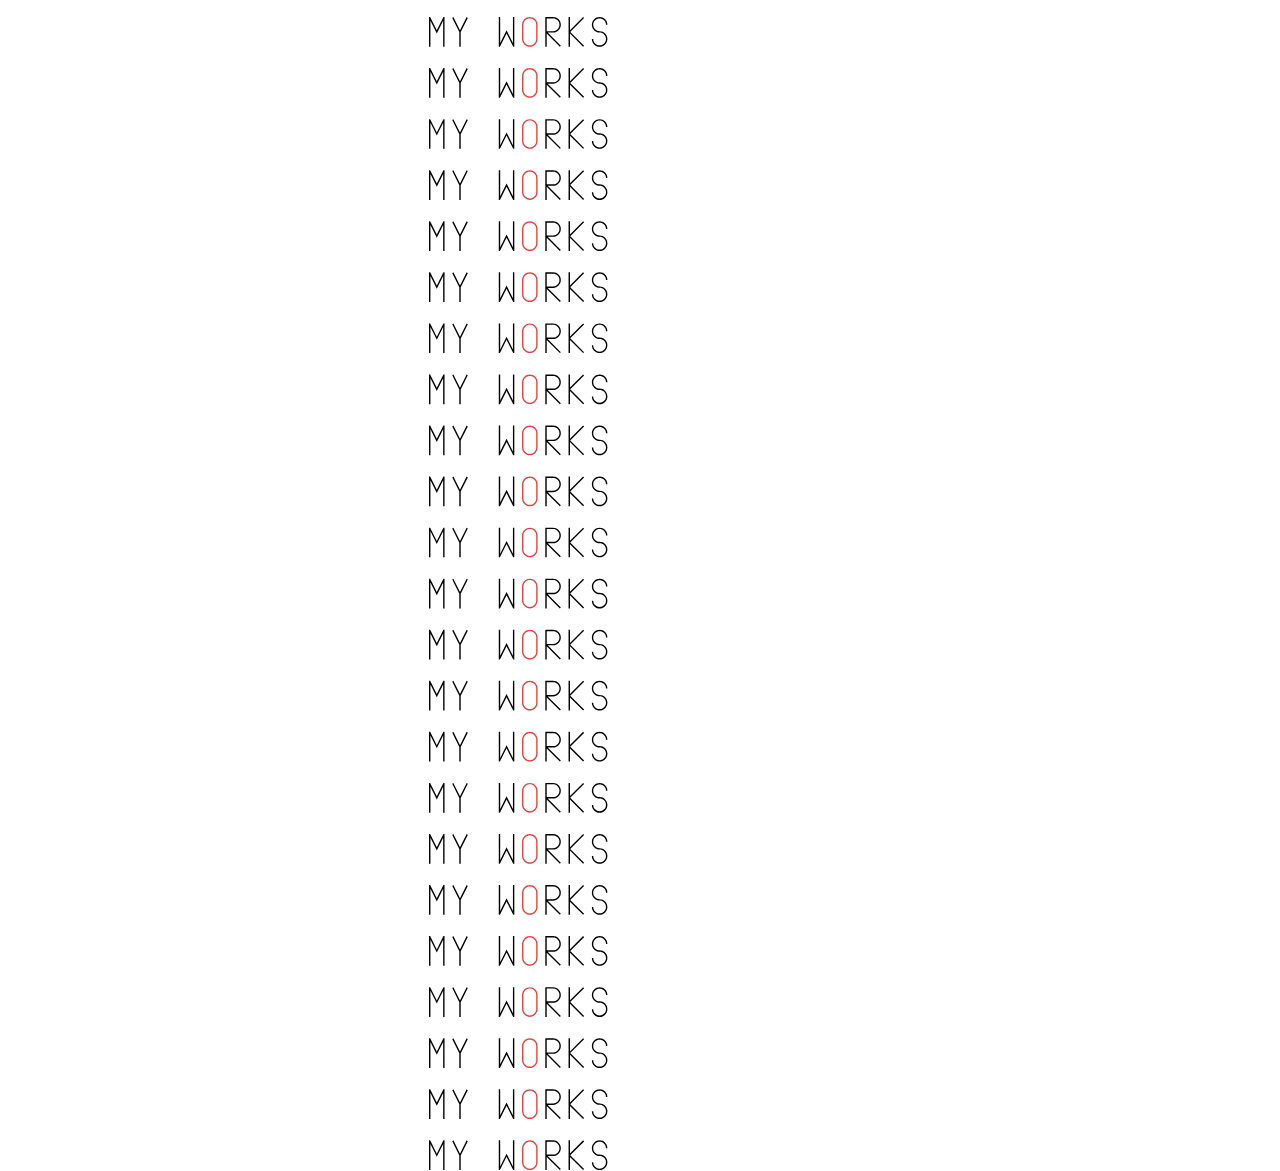
==== commit e852fc2d: "11" ====
--- a/index.html
+++ b/index.html
@@ -30,10 +30,12 @@
             <div>Lorem ipsum dolor sit amet, consetetur sadipscing elitr, sed diam nonumy eirmod tempor invidunt ut labore et dolore magna aliquyam erat, sed diam voluptua. At vero eos et accusam et justo duo dolores et ea rebum. Stet clita kasd gubergren, no sea takimata sanctus est Lorem ipsum dolor sit amet. Lorem ipsum dolor sit amet, consetetur sadipscing elitr, sed diam nonumy eirmod tempor invidunt ut labore et dolore magna aliquyam erat, sed diam voluptua. At vero eos et accusam et justo duo dolores et ea rebum. Stet clita kasd gubergren, no sea takimata sanctus est Lorem ipsum dolor sit amet.</div>
     </div>
     <img id="photoap" src="./images/photoap.png" alt="photoap">
-    <div>
-        <img src="./svg/muworks.svg" alt="myworks">
-        <a href="https://www.instagram.com/kseniatro/" class="myworkspics">
-            <div class="myworkspics">
+    <img id="myworksi" src="./svg/muworks.svg" alt="myworks">
+    
+    <div class="myworkspics">
+        
+        <a href="https://www.instagram.com/kseniatro/" >
+            <div >
                 <img id="fabrika" src="./images/fabrika.jpg" alt="fabrika">
                 <img id="mariiulibaetsa" src="./images/mariiulibaetsa.jpg" alt="mariiulibaetsa">
                 <img id="mariibalcon" src="./images/mariibalcon.jpg" alt="mariibalcon">
@@ -53,13 +55,11 @@
 
         
     </div>
-    <div>
-        <div>contacts</div>
-        <img src="./images/downlegs.jpg" alt="downlegs">
-        <a href="https://www.instagram.com/kseniatro/">
-            <div>inst</div>
-        </a>
-        <div>email</div>
+    <div id="blockcontactsdown">
+        <p id="contactsdown" >contacts</p>
+        <img id="downlegs" src="./images/downlegs.jpg" alt="downlegs">
+        <a id="p_inst" href="https://www.instagram.com/kseniatro/">inst</a>
+        <div id="p_emeil">email</div>
     </div>
 
 
--- a/style.css
+++ b/style.css
@@ -78,7 +78,7 @@
     position: absolute;
      gap: 18.59vw;
     left: 36.7%;
-    top: 69%;
+    top: 63%;
 
     
     }
@@ -87,13 +87,14 @@
 
 #blockme {
   display: grid;
-  grid-template-columns: 8.59% 11.99% 1fr 8.59% 21.88%;
+  grid-template-columns: 8.59% 11.99% 1fr 8.59% 22%;
   width: 73.6%;
   max-width: 1001px;
-  margin-left: 13.9%;
+  margin-left: 18.5%;
   margin-top: 48px;
   align-items: start;
-  background-color: aqua;
+  position: relative;
+  background-color: brown;
 }
 #svgaboutme {
   grid-column: 1;
@@ -118,8 +119,186 @@
   margin-top: 180%;
 }
 
-
-
+#photoap{
+    position: absolute;
+    z-index: 10;
+    margin-top: -26%;
+    width: 71vw;
+    
+}
+#myworksi{
+    position: absolute;
+    z-index: -1;
+    margin-left: 33.5%;
+    margin-top: 11%;
+    width: 14vw;
+}
+.myworkspics{
+    display: block;
+    margin-top: 30%;
+    background-color: aquamarine;
+    opacity: 50%;
+    position: relative;
+    padding: 0;
+    z-index: 5;
+    width: calc(100vw - 2.1875vw);
+}
+#mariiulibaetsa{
+    display: block;
+    z-index: 3;
+    position: absolute;
+    top: 0%;
+    left: 57.26837%;
+}
+
+#mariibalcon{
+    display: block;
+    z-index: 2;
+    position: absolute;
+    top: 11.89%;
+    left: 30.59%;
+}
+
+#sia1{
+    display: block;
+    z-index: 3;
+    position: absolute;
+    top: 18.73% ;
+    left: 1.118%;
+
+}
+#nastimarii{
+    display: block;
+    z-index: 4;
+    position: absolute;
+    top: 13.87%;
+    right: 0%;
+}
+#sialeg{
+    display: block;
+    z-index: 4;
+    position: absolute;
+    top: 28.05% ;
+    left: 26.59%;
+}
+
+#nasex{
+    display: block;
+    z-index: 3;
+    position: absolute;
+    top: 25.427% ;
+    left: 50.559%;
+}
+
+#siasun{
+    display: block;
+    z-index: 4;
+    position: absolute;
+    top: 37.78% ;
+    left: 36.58%;
+}
+#wood{
+    display: block;
+    z-index: 1;
+    position: absolute;
+    top: 36.069% ;
+    left: 11.18%;
+}
+#fabrika{
+    display: block;
+    z-index: 4;
+    position: absolute;
+    top: 42.797% ;
+    right: 0%;
+}
+#leggis{
+    display: block;
+    z-index:4;
+    position: absolute;
+    top: 46.56% ;
+    left: 39.29%;
+}
+#franz{
+    display: block;
+    z-index:2;
+    position: absolute;
+    top: 50.32% ;
+    left: 0%;
+}
+#dool{
+    display: block;
+    z-index: 3;
+    position: absolute;
+    top: 66.56% ;
+    left: 27.316%;
+}
+#sex{
+    display: block;
+    z-index: 4;
+    position: absolute;
+    top: 80.007% ;
+    left: 5.03%;
+}
+#dool2{
+    display: block;
+    z-index: 4;
+    position: absolute;
+    bottom: 0%;
+    right: 0%;
+}
+#blockcontactsdown{
+    display: display ;
+    width: calc(100vw - 2.1875vw);
+    top: left;
+    left: 0;
+    position: relative;
+    z-index: 1;
+    margin-top: 0%;
+}
+
+ #contactsdown{ /*text H1*/
+    margin: 0;
+    font-family: zector;
+    color: white;
+    display: block;
+    z-index: 2;
+    position: absolute;
+    top: 52.11%;
+    left: 9.98%;
+    font-size: 3.125vw;
+    }
+
+    #p_inst{ /*text inst*/
+    margin: 0;
+    font-family: poiret1;
+    color: white;
+    display: block;
+    z-index: 2;
+    position: absolute;
+    top: 18.71227364%;
+    left: 43.69009585%;
+    font-size: 1.6vw;
+    text-decoration: none;
+
+    
+    }
+    #p_emeil{
+    margin: 0;
+    font-family: poiret1;
+    color: white;
+    display: block;
+    z-index: 2;
+    position: absolute;
+    top: 8.048289744%;
+    left: 54.31309904%;
+    font-size: 1.6vw; 
+    }
+#downlegs{
+    position: relative;
+    opacity: 100%;
+    width: 100%;
+    z-index: -1;
+}
 p{
     margin:0;
     padding:0;
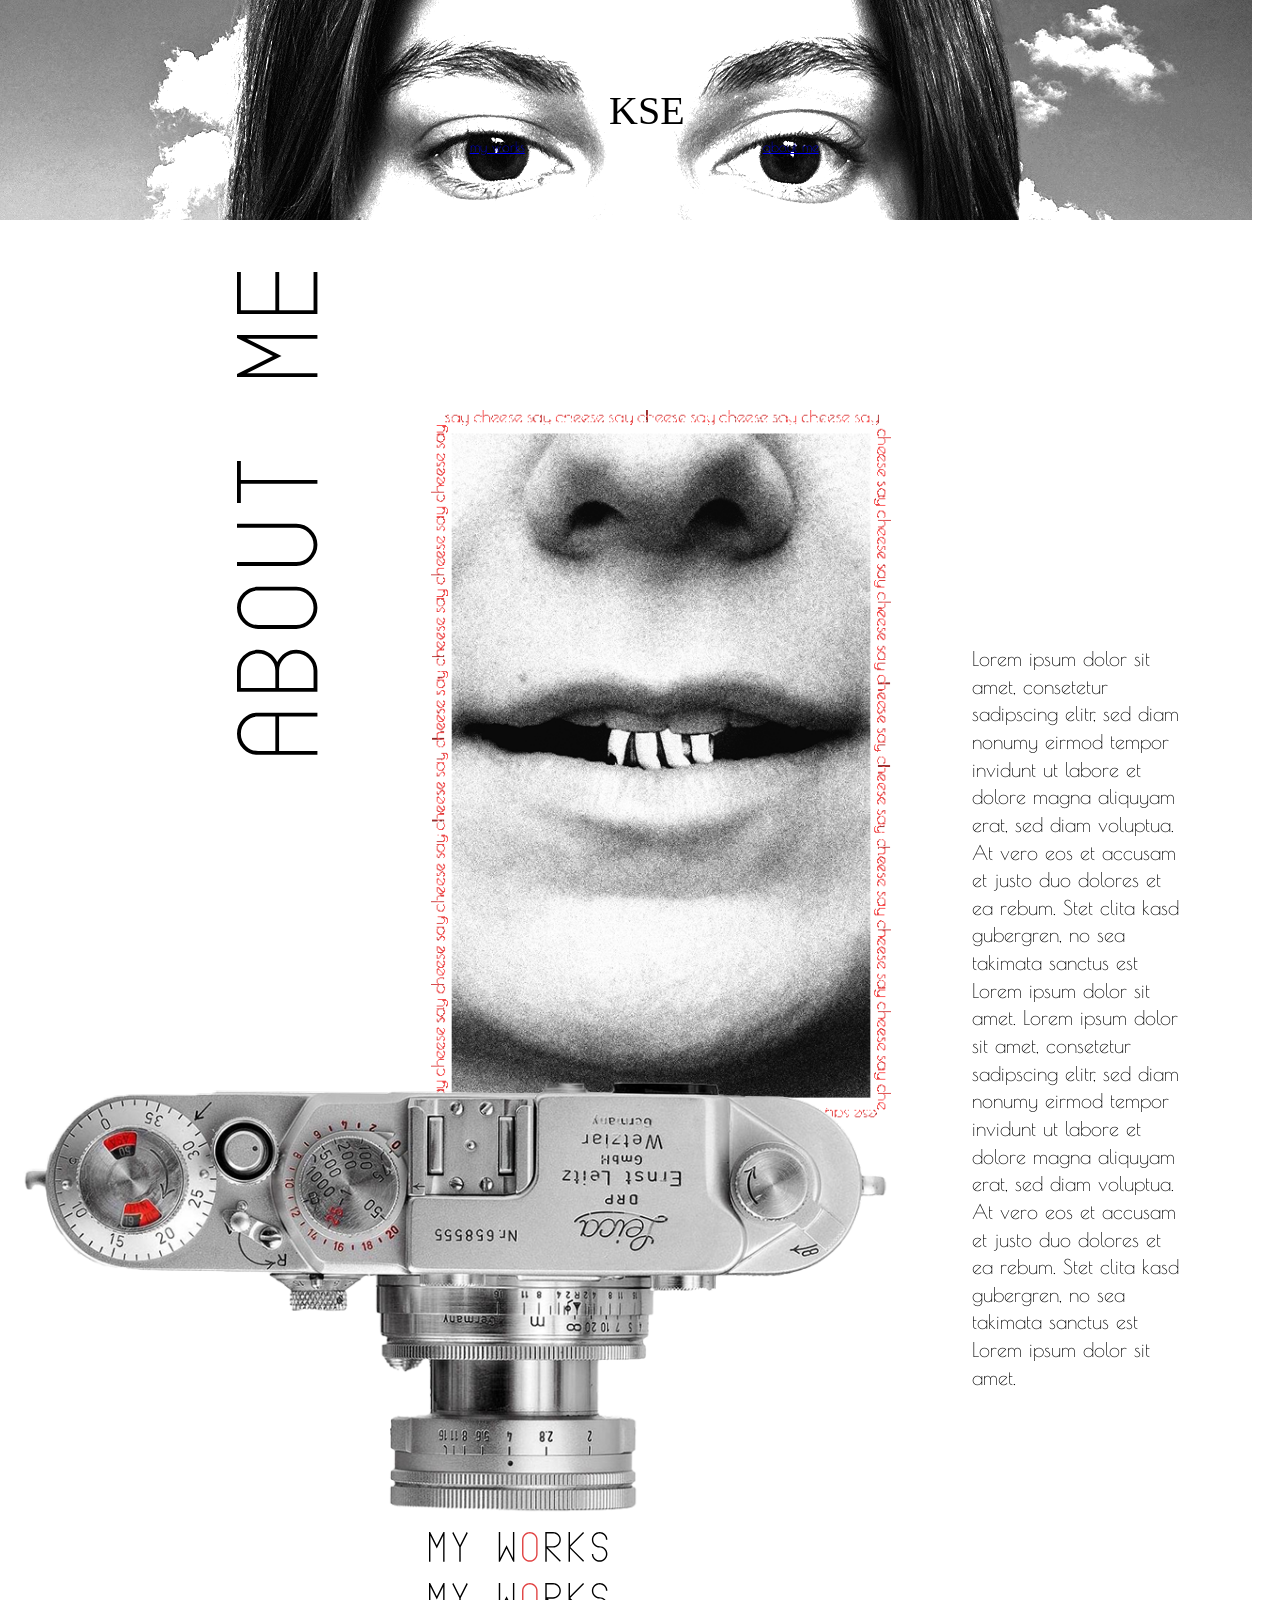
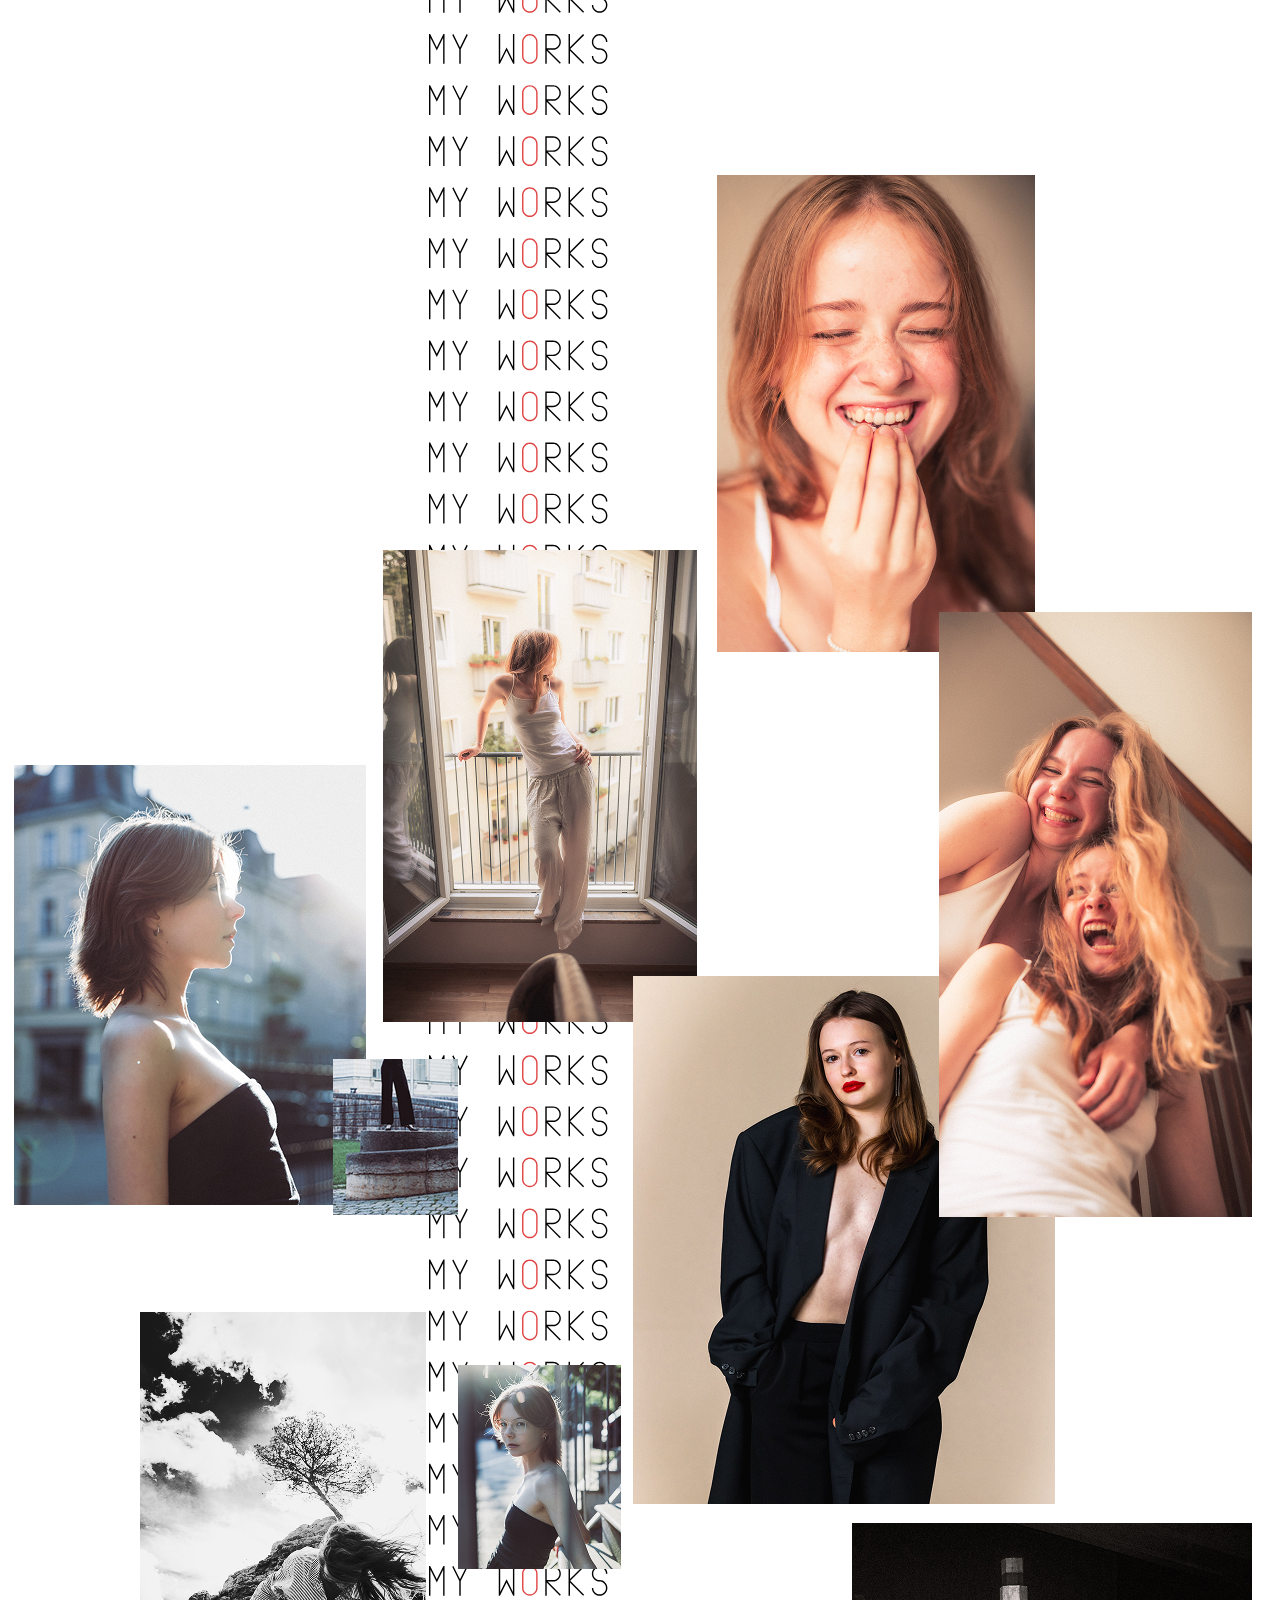
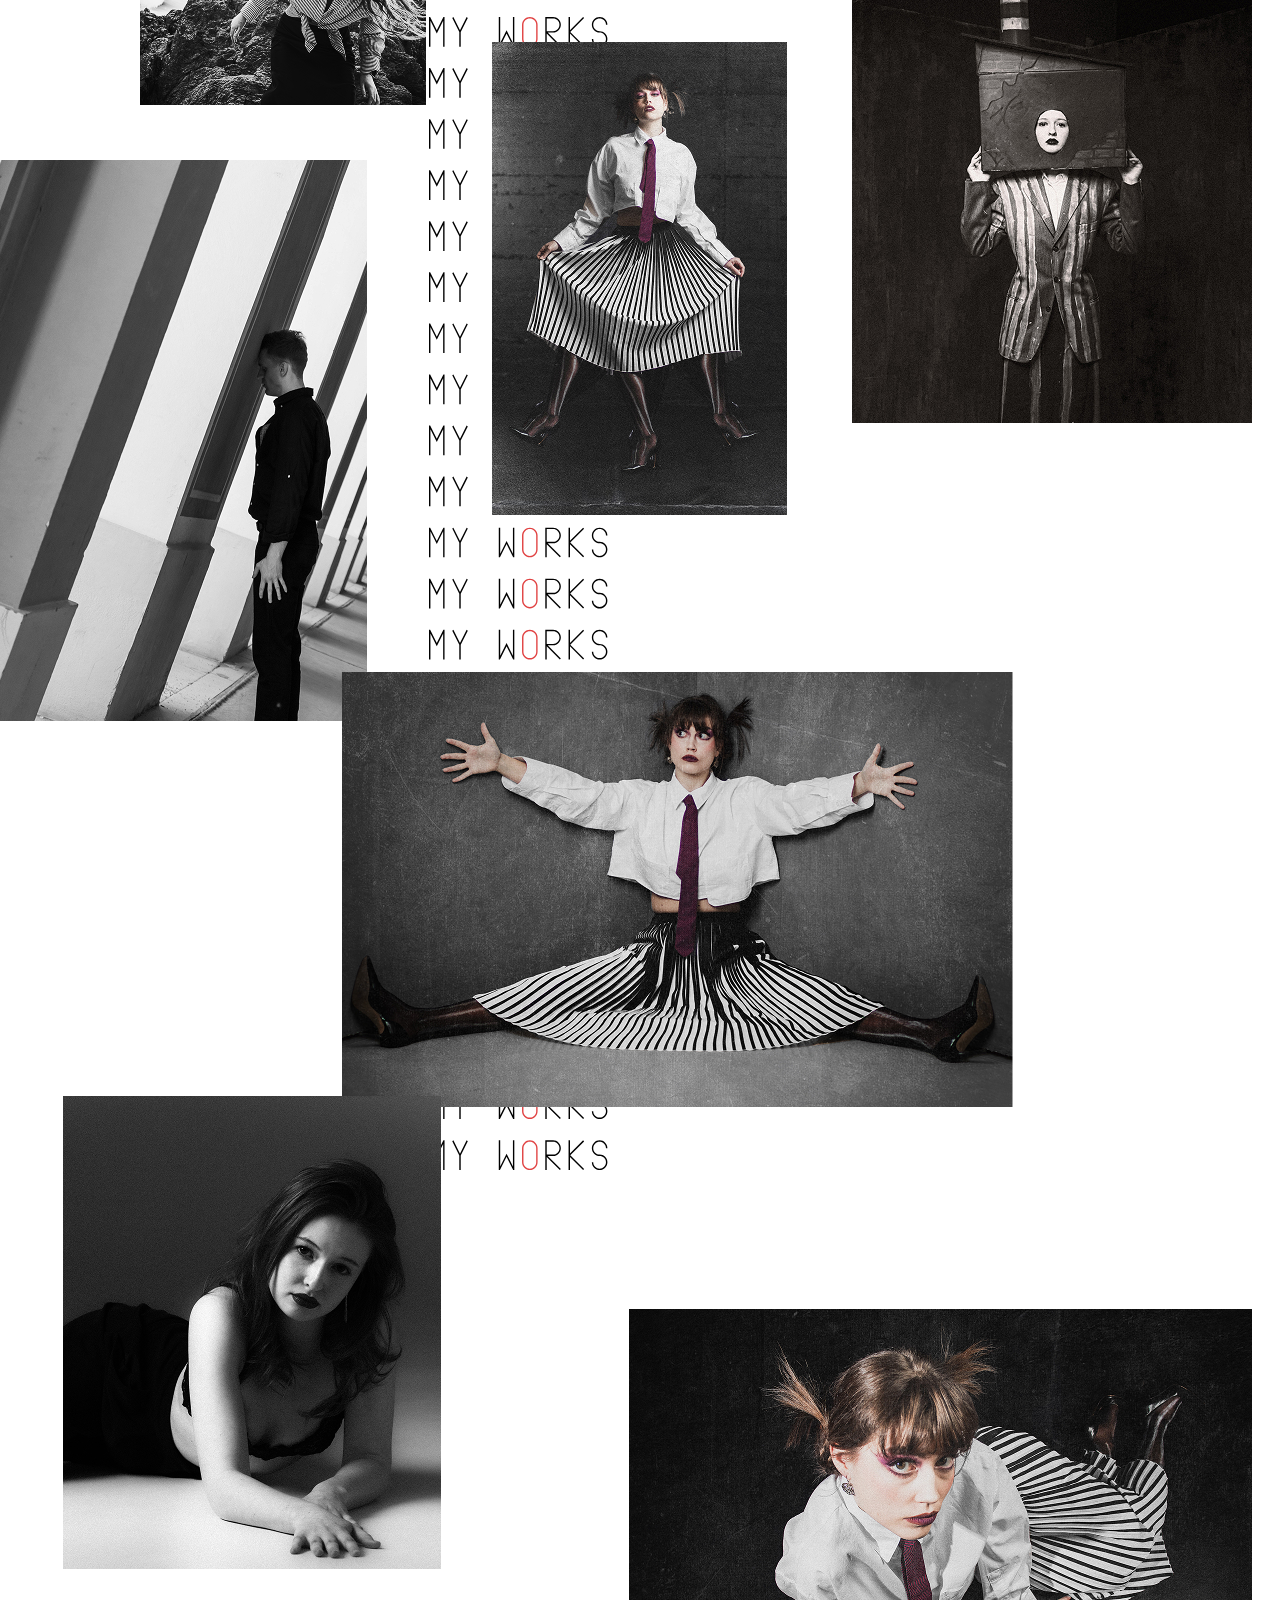
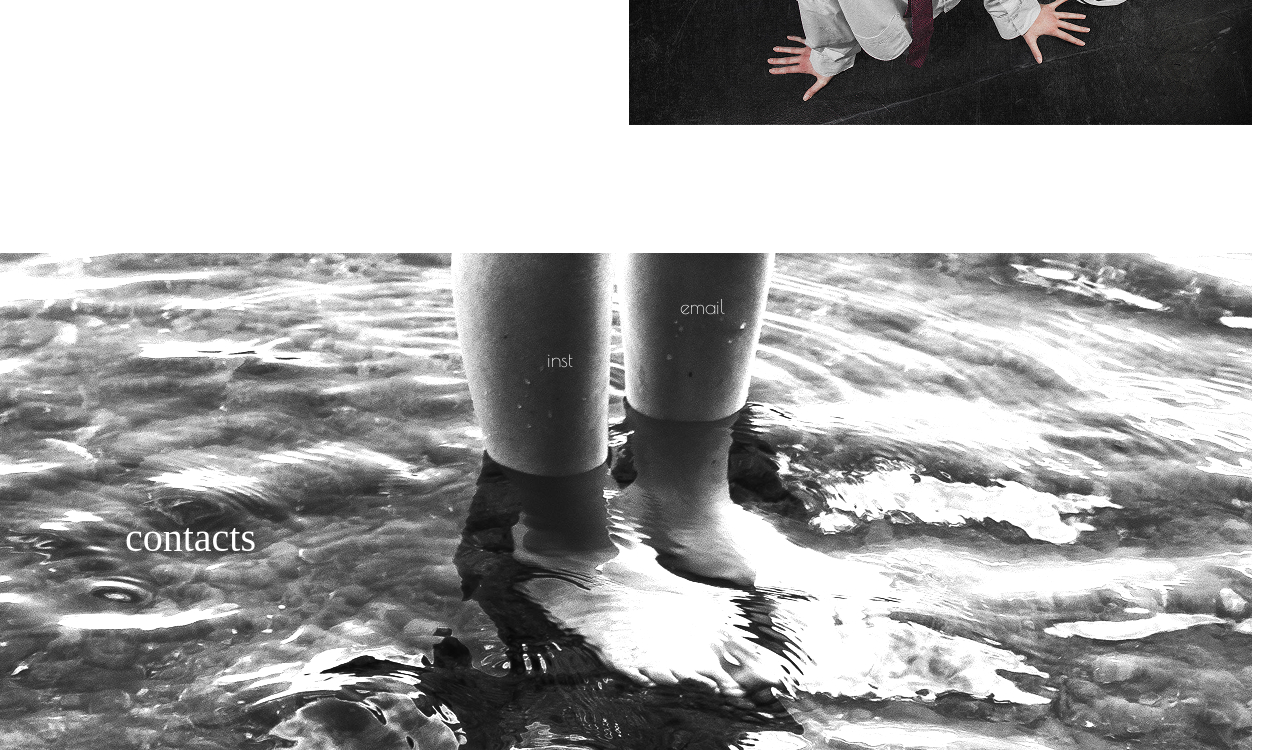
==== commit b3f23621: "13" ====
--- a/index.html
+++ b/index.html
@@ -14,8 +14,8 @@
         
         <p id="logoKSE">KSE</p>
         <div id="upcontacts">
-            <p>my works</p>
-            <p>about me</p>
+            <a href="#myworkspics2">my works</a>
+            <a href="#svgaboutme" >about me</a>
         </div>
     </div>
 
@@ -32,7 +32,7 @@
     <img id="photoap" src="./images/photoap.png" alt="photoap">
     <img id="myworksi" src="./svg/muworks.svg" alt="myworks">
     
-    <div class="myworkspics">
+    <div id="myworkspics2" class="myworkspics">
         
         <a href="https://www.instagram.com/kseniatro/" >
             <div >
@@ -59,7 +59,7 @@
         <p id="contactsdown" >contacts</p>
         <img id="downlegs" src="./images/downlegs.jpg" alt="downlegs">
         <a id="p_inst" href="https://www.instagram.com/kseniatro/">inst</a>
-        <div id="p_emeil">email</div>
+        <div id="p_emeil"><a href="mailto:kseniatrofimenko6@gmail.com">email</a>
     </div>
 
 
--- a/style.css
+++ b/style.css
@@ -83,7 +83,9 @@
     
     }
 
-
+#upcontacts:link,#upcontacts a:visited,#upcontacts a:hover,#upcontacts a:active{ 
+        text-decoration: none;
+        color: white;}
 
 #blockme {
   display: grid;
@@ -94,7 +96,6 @@
   margin-top: 48px;
   align-items: start;
   position: relative;
-  background-color: brown;
 }
 #svgaboutme {
   grid-column: 1;
@@ -136,19 +137,25 @@
 .myworkspics{
     display: block;
     margin-top: 30%;
-    background-color: aquamarine;
-    opacity: 50%;
     position: relative;
     padding: 0;
     z-index: 5;
     width: calc(100vw - 2.1875vw);
-}
+    height: 350vh;
+    margin-bottom: 10%;
+}
+
 #mariiulibaetsa{
     display: block;
     z-index: 3;
     position: absolute;
     top: 0%;
     left: 57.26837%;
+    transition: transform 0.4s ease;
+}
+#mariiulibaetsa:hover{
+    transform: scale(1.1);
+    z-index: 50;
 }
 
 #mariibalcon{
@@ -157,30 +164,49 @@
     position: absolute;
     top: 11.89%;
     left: 30.59%;
-}
-
-#sia1{
+    transition: transform 0.4s ease
+}
+#mariibalcon:hover{
+    transform: scale(1.1);
+    z-index: 50;
+}
+
+#sia1 {
     display: block;
     z-index: 3;
     position: absolute;
     top: 18.73% ;
     left: 1.118%;
-
-}
+    transition: transform 0.4s ease
+
+}
+#sia1:hover{
+    transform: scale(1.1);
+    z-index: 50;}
+
 #nastimarii{
     display: block;
     z-index: 4;
     position: absolute;
     top: 13.87%;
     right: 0%;
-}
+    transition: transform 0.4s ease
+}
+#nastimarii:hover{
+    transform: scale(1.1);
+    z-index: 50;}
+
 #sialeg{
     display: block;
     z-index: 4;
     position: absolute;
     top: 28.05% ;
     left: 26.59%;
-}
+    transition: transform 0.4s ease
+}
+#sialeg:hover{
+    transform: scale(1.1);
+    z-index: 50;}
 
 #nasex{
     display: block;
@@ -188,7 +214,12 @@
     position: absolute;
     top: 25.427% ;
     left: 50.559%;
-}
+    transition: transform 0.4s ease
+}
+
+#nasex:hover{
+    transform: scale(1.1);
+    z-index: 50;}
 
 #siasun{
     display: block;
@@ -196,56 +227,104 @@
     position: absolute;
     top: 37.78% ;
     left: 36.58%;
-}
+    transition: transform 0.4s ease
+}
+
+#siasun:hover{
+    transform: scale(1.1);
+    z-index: 50;}
+
 #wood{
     display: block;
     z-index: 1;
     position: absolute;
     top: 36.069% ;
     left: 11.18%;
-}
+    transition: transform 0.4s ease
+}
+
+#wood:hover{
+    transform: scale(1.1);
+    z-index: 50;}
+
 #fabrika{
     display: block;
     z-index: 4;
     position: absolute;
     top: 42.797% ;
     right: 0%;
-}
+    transition: transform 0.4s ease
+}
+
+#fabrika:hover{
+    transform: scale(1.1);
+    z-index: 50;}
+
 #leggis{
     display: block;
     z-index:4;
     position: absolute;
     top: 46.56% ;
     left: 39.29%;
-}
+    transition: transform 0.4s ease
+}
+
+#leggis:hover{
+    transform: scale(1.1);
+    z-index: 50;}
+
 #franz{
     display: block;
     z-index:2;
     position: absolute;
     top: 50.32% ;
     left: 0%;
-}
+    transition: transform 0.4s ease
+}
+
+#franz:hover{
+    transform: scale(1.1);
+    z-index: 50;}
+
 #dool{
     display: block;
     z-index: 3;
     position: absolute;
     top: 66.56% ;
     left: 27.316%;
-}
+    transition: transform 0.4s ease
+}
+
+#dool:hover{
+    transform: scale(1.1);
+    z-index: 50;}
+
 #sex{
     display: block;
     z-index: 4;
     position: absolute;
     top: 80.007% ;
     left: 5.03%;
-}
+    transition: transform 0.4s ease
+}
+
+#sex:hover{
+    transform: scale(1.1);
+    z-index: 50;}
+
 #dool2{
     display: block;
     z-index: 4;
     position: absolute;
     bottom: 0%;
     right: 0%;
-}
+    transition: transform 0.4s ease
+}
+
+#dool2:hover{
+    transform: scale(1.1);
+    z-index: 50;}
+
 #blockcontactsdown{
     display: display ;
     width: calc(100vw - 2.1875vw);
@@ -292,6 +371,11 @@
     top: 8.048289744%;
     left: 54.31309904%;
     font-size: 1.6vw; 
+    
+    }
+    #p_emeil a:link,#p_emeil a:visited,#p_emeil a:hover,#p_emeil a:active{ 
+        text-decoration: none;
+        color: white;
     }
 #downlegs{
     position: relative;
